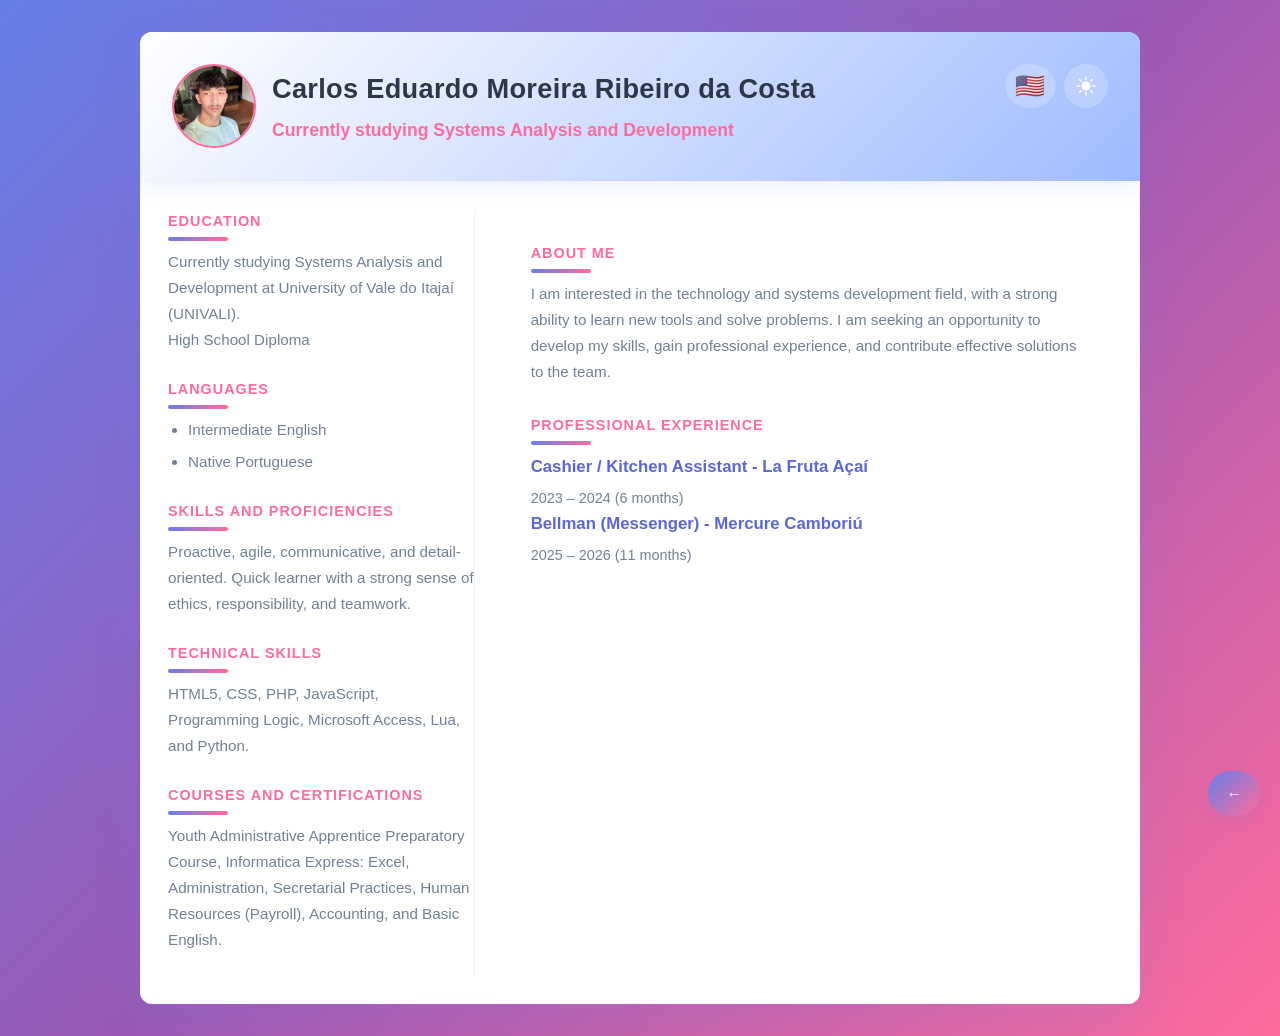
==== resume/index.html @ 06ec18d7 "reorganizacao de pastas e correcao da url que antes era url/arquivo, agora apenas url" ====
<!DOCTYPE html>
<html lang="pt-BR">
<head>
  <meta charset="UTF-8" />
  <meta name="viewport" content="width=device-width, initial-scale=1.0" />
  <link rel="icon" type="image/x-icon" href="../img/favicon.ico" />
  <title data-i18n="resume.title">Resume Eduardo</title>
  <link rel="stylesheet" href="../style.css" />
</head>
<body>
  <article class="resume-card">
    <header class="resume-header">
      <div class="profile-top-left">
        <img class="profile-photo" src="../img/fotocurriculo.jpg" alt="Profile photo" />
        <div>
          <h1 data-i18n="resume.name">Carlos Eduardo Moreira Ribeiro da Costa</h1>
          <p class="subtitle" data-i18n="resume.subtitle">Currently studying Systems Analysis and Development</p>
        </div>
      </div>
      <div class="profile-controls">
        <button id="lang-toggle" class="lang-toggle" type="button" title="Change language">
          <span class="flag-text">🇧🇷</span>
        </button>
        <button id="theme-toggle" class="theme-toggle" type="button" title="Mudar tema">
            <svg id="sun-icon" xmlns="http://www.w3.org/2000/svg" viewBox="0 0 24 24" fill="currentColor" class="icon">
                <path d="M12 2.25a.75.75 0 01.75.75v2.25a.75.75 0 01-1.5 0V3a.75.75 0 01.75-.75zM7.5 12a4.5 4.5 0 119 0 4.5 4.5 0 01-9 0zM18.894 6.166a.75.75 0 00-1.06-1.06l-1.591 1.59a.75.75 0 101.06 1.061l1.591-1.59zM21.75 12a.75.75 0 01-.75.75h-2.25a.75.75 0 010-1.5H21a.75.75 0 01.75.75zM17.834 18.894a.75.75 0 001.06-1.06l-1.59-1.591a.75.75 0 10-1.061 1.06l1.59 1.591zM12 18a.75.75 0 01.75.75V21a.75.75 0 01-1.5 0v-2.25A.75.75 0 0112 18zM7.758 17.303a.75.75 0 00-1.061-1.06l-1.591 1.59a.75.75 0 001.06 1.061l1.591-1.59zM6 12a.75.75 0 01-.75.75H3a.75.75 0 010-1.5h2.25A.75.75 0 016 12zM6.697 7.757a.75.75 0 001.06-1.06l-1.59-1.591a.75.75 0 00-1.061 1.06l1.59 1.591z"/>
            </svg>
            <svg id="moon-icon" xmlns="http://www.w3.org/2000/svg" viewBox="0 0 24 24" fill="currentColor" class="icon hidden">
                <path fill-rule="evenodd" d="M9.528 1.718a.75.75 0 01.162.819A8.97 8.97 0 009 6a9 9 0 009 9 8.97 8.97 0 003.463-.69.75.75 0 01.981.98 10.503 10.503 0 01-9.694 6.46c-5.799 0-10.5-4.701-10.5-10.5 0-4.368 2.667-8.112 6.46-9.694a.75.75 0 01.818.162z" clip-rule="evenodd"/>
            </svg>
        </button>
      </div>
    </header>
    <div class="grid">
      <aside class="side-panel">
        <section>
          <h2 data-i18n="resume.education.title">EDUCATION</h2>
          <p data-i18n="resume.education.text1">Currently studying Systems Analysis and Development at University of Vale do Itajaí (UNIVALI).</p>
          <p data-i18n="resume.education.text2">High School Diploma</p>
        </section>

        <section>
          <h2 data-i18n="resume.languages.title">LANGUAGES</h2>
          <ul>
            <li data-i18n="resume.languages.en">Intermediate English</li>
            <li data-i18n="resume.languages.pt">Native Portuguese</li>
          </ul>
        </section>

        <section>
          <h2 data-i18n="resume.skills.title">SKILLS AND PROFICIENCIES</h2>
          <p data-i18n="resume.skills.text">Proactive, agile, communicative, and detail-oriented. Quick learner with a strong sense of ethics, responsibility, and teamwork.</p>
        </section>

        <section>
          <h2 data-i18n="resume.technical.title">TECHNICAL SKILLS</h2>
          <p data-i18n="resume.technical.text">HTML5, CSS, PHP, JavaScript, Programming Logic, Microsoft Access, Lua, and Python.</p>
        </section>

        <section>
          <h2 data-i18n="resume.courses.title">COURSES AND CERTIFICATIONS</h2>
          <p data-i18n="resume.courses.text">Youth Administrative Apprentice Preparatory Course, Informatica Express: Excel, Administration, Secretarial Practices, Human Resources (Payroll), Accounting, and Basic English.</p>
        </section>
      </aside>

      <main class="content-panel">
        <section>
          <h2 data-i18n="resume.about.title">ABOUT ME</h2>
          <p data-i18n="resume.about.text">
            I am interested in the technology and systems development field, with a strong ability to learn new tools and solve problems. I am seeking an opportunity to develop my skills, gain professional experience, and contribute effective solutions to the team.
          </p>
        </section>

        <section>
          <h2 data-i18n="resume.experience.title">PROFESSIONAL EXPERIENCE</h2>
          <article class="experience-item">
            <h3 data-i18n="resume.experience.job1.title">Cashier / Kitchen Assistant - La Fruta Açaí</h3>
            <p class="time" data-i18n="resume.experience.job1.time">2023 – 2024 (6 months)</p>
          </article>

          <article class="experience-item">
            <h3 data-i18n="resume.experience.job2.title">Bellman (Messenger) - Mercure Camboriú</h3>
            <p class="time" data-i18n="resume.experience.job2.time">2025 – 2026 (11 months)</p>
          </article>
        </section>

      </main>
    </div>
  </article>
  <a href="../" class="btn-primary btn-fixed-bottom-right">
    ← <span data-i18n="resume.backButton">Voltar para a página inicial</span>
  </a>
  <script src="../script.js"></script>
</body>
</html>
---- style.css ----
* {
    margin: 0;
    padding: 0;
    box-sizing: border-box;
}

:root {
    --primary-color: #667eea;
    --primary-dark: #5a67d8;
    --primary-light: #9fbbff;
    --accent-color: #ff6b9d;
    --accent-light: #ffb3c1;
    --purple-color: #9b59b6;
    --text-color: #2d3748;
    --text-light: #718096;
    --bg-color: #f7fafc;
    --white: #ffffff;
    --shadow: rgba(102, 126, 234, 0.15);
    --shadow-dark: rgba(102, 126, 234, 0.25);
}

[data-theme="dark"] {
    --primary-color: #4c51bf;
    --primary-dark: #3730a3;
    --primary-light: #6366f1;
    --accent-color: #ec4899;
    --accent-light: #f472b6;
    --purple-color: #7c3aed;
    --text-color: #e2e8f0;
    --text-light: #cbd5e1;
    --bg-color: #1a202c;
    --white: #2d3748;
    --shadow: rgba(0, 0, 0, 0.3);
    --shadow-dark: rgba(0, 0, 0, 0.5);
}

body {
    font-family: 'Segoe UI', Tahoma, Geneva, Verdana, sans-serif;
    line-height: 1.7;
    color: var(--text-color);
    background: linear-gradient(135deg, var(--primary-color) 0%, var(--purple-color) 50%, var(--accent-color) 100%);
    min-height: 100vh;
    transition: background 0.3s ease, color 0.3s ease;
    overflow-x: hidden;
}

[data-theme="dark"] body {
    background: linear-gradient(135deg, var(--bg-color) 0%, #2d1b69 50%, #4c1d95 100%);
}

h1, h2, h3 {
    color: var(--primary-dark);
    margin-bottom: 1rem;
    font-weight: 600;
}

h1 {
    font-size: clamp(2rem, 4vw, 3rem);
    color: var(--white);
    font-weight: 700;
    text-shadow: 0 2px 4px rgba(0,0,0,0.3);
}

h2 {
    font-size: clamp(1.4rem, 3vw, 2.2rem);
    position: relative;
    padding-bottom: 0.5rem;
}

h2::after {
    content: '';
    position: absolute;
    bottom: 0;
    left: 0;
    width: 60px;
    height: 4px;
    background: linear-gradient(90deg, var(--primary-color), var(--accent-color));
    border-radius: 2px;
}

h3 {
    font-size: 1.6rem;
    color: var(--accent-color);
}

p {
    margin-bottom: 1.5rem;
    color: var(--text-light);
    font-size: clamp(0.95rem, 1.6vw, 1.1rem);
}

a {
    color: var(--primary-color);
    text-decoration: none;
    transition: all 0.3s ease;
}

a:hover {
    color: var(--accent-color);
    transform: translateY(-1px);
}

a {
    color: var(--primary-dark);
    text-decoration: none;
    transition: color 0.3s ease;
}

a:hover {
    color: var(--primary-color);
}

header {
    background: linear-gradient(135deg, var(--primary-color) 0%, var(--accent-color) 100%);
    color: var(--white);
    padding: 3rem 0 2rem;
    position: relative;
    box-shadow: 0 4px 20px var(--shadow);
    transition: background 0.3s ease;
}

[data-theme="dark"] header {
    background: linear-gradient(135deg, var(--bg-color) 0%, var(--purple-color) 100%);
}

.header-content {
    display: flex;
    align-items: center;
    justify-content: center;
    gap: 2rem;
}

.profile-img {
    width: 120px;
    height: 120px;
    object-fit: cover;
    border-radius: 50%;
    box-shadow: 0 2px 8px var(--shadow);
    border: 3px solid var(--white);
    cursor: pointer;
    transition: all 0.3s ease;
}

.profile-img:hover {
    transform: scale(1.5) rotate(5deg);
    box-shadow: 0 6px 20px var(--shadow-dark);
}

.header-content h1 {
    margin-bottom: 0;
}

header::before {
    content: '';
    position: absolute;
    top: 0;
    left: 0;
    right: 0;
    bottom: 0;
    background: url('data:image/svg+xml,<svg xmlns="http://www.w3.org/2000/svg" viewBox="0 0 100 100"><defs><pattern id="grain" width="100" height="100" patternUnits="userSpaceOnUse"><circle cx="25" cy="25" r="1" fill="rgba(255,255,255,0.1)"/><circle cx="75" cy="75" r="1" fill="rgba(255,255,255,0.1)"/><circle cx="50" cy="10" r="0.5" fill="rgba(255,255,255,0.1)"/><circle cx="90" cy="40" r="0.5" fill="rgba(255,255,255,0.1)"/></pattern></defs><rect width="100" height="100" fill="url(%23grain)"/></svg>');
    opacity: 0.3;
    pointer-events: none;
}

nav ul {
    list-style: none;
    display: flex;
    justify-content: center;
    gap: 2rem;
    margin-top: 2rem;
    position: relative;
    z-index: 1;
}

nav li {
    display: inline;
}

nav a {
    color: var(--white);
    font-weight: 500;
    padding: 0.75rem 1.5rem;
    border-radius: 30px;
    transition: all 0.3s ease;
    background: rgba(255, 255, 255, 0.1);
    -webkit-backdrop-filter: blur(10px);
    -moz-backdrop-filter: blur(10px);
    -ms-backdrop-filter: blur(10px);
    -o-backdrop-filter: blur(10px);
    backdrop-filter: blur(10px);
    border: 1px solid rgba(255, 255, 255, 0.2);
}

nav a:hover {
    background: linear-gradient(135deg, var(--primary-color), var(--accent-color));
    color: var(--white);
    transform: translateY(-2px);
    box-shadow: 0 6px 20px rgba(102, 126, 234, 0.4);
    border: none;
    outline: none;
}

#scroll-to-top {
    position: fixed;
    bottom: 20px;
    right: 20px;
    background-color: var(--primary-color);
    color: transparent;
    border: none;
    border-radius: 50%;
    width: 50px;
    height: 50px;
    font-size: 1.5rem;
    cursor: pointer;
    box-shadow: 0 2px 10px var(--shadow);
    transition: background-color 0.3s ease, transform 0.3s ease;
    z-index: 1000;
    background-image: url("data:image/svg+xml,%3Csvg width='24' height='24' viewBox='0 0 24 24' fill='none' xmlns='http://www.w3.org/2000/svg'%3E%3Cpath d='M12 19V5M12 5l-7 7M12 5l7 7' stroke='white' stroke-width='2' stroke-linecap='round' stroke-linejoin='round'/%3E%3C/svg%3E");
    background-repeat: no-repeat;
    background-position: center;
    background-size: 24px 24px;
}

#scroll-to-top:hover {
    background-color: var(--primary-dark);
    transform: translateY(-2px);
}

section {
    opacity: 0;
    transform: translateY(20px);
    transition: opacity 0.6s ease, transform 0.6s ease;
}

section.fade-in {
    opacity: 1;
    transform: translateY(0);
}

main {
    max-width: 1200px;
    margin: 0 auto;
    padding: 2rem;
}

section {
    margin-bottom: 3rem;
    padding: 2rem;
    background-color: var(--white);
    border-radius: 10px;
    box-shadow: 0 4px 15px var(--shadow);
    transition: background-color 0.3s ease;
}

[data-theme="dark"] section {
    background-color: var(--bg-color);
}

section h2 {
    margin-bottom: 1.5rem;
}

#projetos article {
    margin-bottom: 2rem;
    padding: 1.5rem;
    border-left: 4px solid var(--primary-color);
    background-color: var(--primary-light);
    border-radius: 0 8px 8px 0;
    display: flex;
    flex-wrap: wrap;
    align-items: center;
    justify-content: flex-start;
    gap: 1.5rem;
}

.projeto-img {
    width: 220px;
    height: 120px;
    object-fit: contain;
    border-radius: 12px;
    box-shadow: 0 2px 8px var(--shadow);
    cursor: pointer;
    transition: all 0.3s ease;
}

.projeto-img:hover {
    transform: translateY(-5px) scale(1.15);
    box-shadow: 0 8px 20px var(--shadow-dark);
    position: relative;
    z-index: 10;
}

#projetos h3 {
    color: var(--primary-dark);
    margin-bottom: 0.5rem;
}

.skills-grid {
    display: flex;
    flex-wrap: wrap;
    gap: 1.5rem;
    margin-top: 1.5rem;
    justify-content: center;
}

.skill-card {
    background: linear-gradient(135deg, var(--white), var(--primary-light));
    color: var(--text-color);
    padding: 1.2rem;
    border-radius: 12px;
    font-size: 0.95rem;
    font-weight: 500;
    box-shadow: 0 4px 10px var(--shadow);
    transition: all 0.3s ease;
    cursor: default;
    display: flex;
    flex-direction: column;
    align-items: center;
    gap: 0.75rem;
    border: 1px solid rgba(0, 0, 0, 0.05);
    min-width: 110px;
}

.skill-icon {
    width: 48px;
    height: 48px;
    object-fit: contain;
    transition: transform 0.3s ease;
}

.skill-card:hover {
    transform: translateY(-5px);
    box-shadow: 0 8px 20px var(--shadow-dark);
}

.skill-card:hover .skill-icon {
    transform: scale(1.1);
}

[data-theme="dark"] .skill-card {
    background: linear-gradient(135deg, var(--bg-color), var(--primary-dark));
    color: var(--white);
    border: 1px solid rgba(255, 255, 255, 0.1);
}

[data-theme="dark"] .skill-card:hover {
    background: linear-gradient(135deg, var(--primary-dark), var(--purple-color));
}

#contato p {
    font-size: 1.1rem;
}

footer {
    background-color: var(--primary-dark);
    color: var(--white);
    text-align: center;
    padding: 1rem 0;
    margin-top: 2rem;
    transition: background-color 0.3s ease;
}

[data-theme="dark"] footer {
    background-color: var(--bg-color);
    color: var(--text-color);
}

.theme-toggle {
    position: absolute;
    top: 20px;
    right: 20px;
    background: none;
    border: none;
    cursor: pointer;
    padding: 10px;
    border-radius: 50%;
    background-color: rgba(255, 255, 255, 0.2);
    transition: background-color 0.3s ease;
    display: flex;
    align-items: center;
    justify-content: center;
}

.theme-toggle:hover {
    background-color: rgba(255, 255, 255, 0.3);
}

.icon {
    width: 24px;
    height: 24px;
    color: var(--white);
    transition: opacity 0.3s ease;
}

.hidden {
    opacity: 0;
    position: absolute;
}

.lang-toggle {
    position: absolute;
    top: 20px;
    right: 70px;
    background: none;
    border: none;
    cursor: pointer;
    padding: 10px;
    border-radius: 50%;
    background-color: rgba(255, 255, 255, 0.2);
    transition: background-color 0.3s ease;
    display: flex;
    align-items: center;
    justify-content: center;
}

.lang-toggle:hover {
    background-color: rgba(255, 255, 255, 0.3);
}

.flag-text {
    font-size: 24px;
    line-height: 1;
    color: var(--white);
    font-weight: 700;
    letter-spacing: 1px;
}

.btn-primary {
    display: inline-flex;
    align-items: center;
    justify-content: center;
    padding: 0.6rem;
    border-radius: 999px;
    border: none;
    background: linear-gradient(135deg, var(--primary-color), var(--accent-color));
    color: var(--white);
    font-weight: 500;
    font-size: 0.95rem;
    cursor: pointer;
    text-decoration: none;
    box-shadow: 0 4px 12px var(--shadow);
    transition: transform 0.2s ease, box-shadow 0.2s ease, opacity 0.2s ease, padding 0.25s ease;
    white-space: nowrap;
    overflow: hidden;
    min-width: 52px;
}

.btn-primary:hover {
    transform: translateY(-2px) scale(1.02);
    box-shadow: 0 6px 18px var(--shadow-dark);
    opacity: 0.95;
    padding: 0.6rem 1.4rem;
}

.btn-primary span {
    opacity: 0;
    max-width: 0;
    margin-left: 0;
    overflow: hidden;
    transition: opacity 0.2s ease, max-width 0.25s ease, margin-left 0.25s ease;
}

.btn-primary:hover span {
    opacity: 1;
    max-width: 220px;
    margin-left: 0.5rem;
}

.btn-primary.btn-fixed-bottom-right {
    position: fixed;
    bottom: 84px;
    right: 20px;
    z-index: 1100;
}

.resume-card {
    max-width: 1000px;
    margin: 2rem auto;
    background: var(--white);
    color: var(--text-color);
    border-radius: 12px;
    box-shadow: 0 20px 45px var(--shadow);
    overflow: hidden;
}

[data-theme="dark"] .resume-card {
    background: var(--bg-color);
}

.resume-header {
    display: flex;
    justify-content: space-between;
    align-items: flex-start;
    padding: 2rem;
    border-bottom: 1px solid rgba(0, 0, 0, 0.05);
    background: linear-gradient(135deg, var(--white), var(--primary-light));
    color: var(--text-color);
}

[data-theme="dark"] .resume-header {
    background: linear-gradient(135deg, var(--bg-color), #2d1b69);
    border-bottom-color: rgba(255, 255, 255, 0.08);
}

.profile-top-left {
    display: flex;
    align-items: center;
    gap: 1rem;
}

.profile-controls {
    margin-left: 1.25rem;
    display: flex;
    align-items: center;
    gap: 0.5rem;
    position: relative;
    z-index: 2;
}

.resume-header .theme-toggle,
.resume-header .lang-toggle {
    position: static;
    pointer-events: auto;
}

.resume-header .profile-photo {
    width: 84px;
    height: 84px;
    border-radius: 50%;
    object-fit: cover;
    border: 2px solid var(--accent-color);
    background: var(--bg-color);
}

.resume-header h1 {
    margin: 0;
    font-size: 1.7rem;
    letter-spacing: 0.3px;
    color: var(--text-color);
    text-shadow: none;
}

.resume-header .subtitle {
    margin: 0.25rem 0 0;
    color: var(--accent-color);
    font-weight: 600;
}

.profile-meta p {
    margin: 2px 0;
    color: var(--text-light);
    line-height: 1.4;
    font-size: 0.95rem;
}

.resume-card .grid {
    display: grid;
    grid-template-columns: 1fr 2fr;
    gap: 1.5rem;
    padding: 1.75rem;
}

.side-panel {
    border-right: 1px solid rgba(0, 0, 0, 0.05);
}

[data-theme="dark"] .side-panel {
    border-right-color: rgba(255, 255, 255, 0.08);
}

.side-panel section,
.content-panel section {
    margin-bottom: 1.5rem;
    background: transparent;
    padding: 0;
    box-shadow: none;
}

.side-panel h2,
.content-panel h2 {
    font-size: 0.9rem;
    color: var(--accent-color);
    text-transform: uppercase;
    letter-spacing: 1px;
    margin: 0 0 0.5rem;
}

.side-panel p,
.content-panel p,
.side-panel ul,
.content-panel ul {
    font-size: 0.95rem;
    color: var(--text-light);
    margin: 0;
}

.side-panel ul,
.content-panel ul {
    padding-left: 1.25rem;
    margin-top: 0.5rem;
}

.side-panel li,
.content-panel li {
    margin-bottom: 0.35rem;
}

.content-panel section {
    margin-bottom: 1.75rem;
}

.content-panel h3 {
    font-size: 1.05rem;
    margin: 0 0 0.25rem;
    color: var(--primary-dark);
}

.experience-item .time {
    font-size: 0.9rem;
    color: var(--text-light);
    margin-top: 0;
}

@media (max-width: 860px) {
    .resume-card {
        margin: 1rem;
    }

    .resume-card .grid {
        grid-template-columns: 1fr;
    }

    .side-panel {
        border-right: none;
        border-bottom: 1px solid rgba(0, 0, 0, 0.05);
        padding-bottom: 1.5rem;
        margin-bottom: 1.5rem;
    }

    [data-theme="dark"] .side-panel {
        border-bottom-color: rgba(255, 255, 255, 0.08);
    }

    .resume-header {
        flex-direction: column;
        gap: 1rem;
        align-items: flex-start;
    }

    .profile-controls {
        margin-left: 0;
    }
}

@media (max-width: 768px) {
    header {
        padding: 2rem 1rem 1.5rem;
    }

    .header-content {
        flex-direction: column;
        text-align: center;
        gap: 1rem;
    }

    .profile-img {
        width: 96px;
        height: 96px;
    }

    nav ul {
        flex-direction: column;
        gap: 1rem;
        margin-top: 1.2rem;
        align-items: center;
        width: 100%;
    }

    nav li {
        width: 100%;
        display: flex;
        justify-content: center;
    }

    nav a {
        display: inline-block;
        width: min(280px, 85vw);
        text-align: center;
    }

    main {
        padding: 1rem;
    }

    section {
        padding: 1rem;
    }

    h1 {
        font-size: 2rem;
    }

    h2 {
        font-size: 1.5rem;
    }

    #projetos article {
        flex-direction: column;
        align-items: flex-start;
    }

    .projeto-img {
        width: 100%;
        max-width: 180px;
        height: auto;
    }

    .theme-toggle {
        top: 14px;
        right: 14px;
    }

    .lang-toggle {
        top: 14px;
        right: 62px;
    }

    #scroll-to-top {
        width: 46px;
        height: 46px;
        bottom: 14px;
        right: 14px;
    }

    .btn-primary.btn-fixed-bottom-right {
        bottom: 68px;
        right: 14px;
        padding: 0.6rem;
        min-width: 52px;
        max-width: 52px;
    }

    .btn-primary {
        padding: 0.6rem 1rem;
    }

    .btn-primary.btn-fixed-bottom-right span {
        opacity: 0;
        max-width: 0;
        margin-left: 0;
    }
}

@media (max-width: 480px) {
    main {
        padding: 0.75rem;
    }

    section {
        padding: 0.9rem;
        margin-bottom: 1.2rem;
    }

    .resume-header {
        padding: 1.2rem;
    }

    .resume-card .grid {
        padding: 1rem;
    }

    .profile-top-left {
        flex-direction: column;
        align-items: flex-start;
    }

    .resume-header .profile-photo {
        width: 72px;
        height: 72px;
    }
}

@media (min-width: 1440px) {
    main {
        max-width: 1320px;
    }

    .resume-card {
        max-width: 1180px;
    }
}

@media (min-width: 1920px) {
    html {
        font-size: 18px;
    }

    main {
        max-width: 1480px;
    }
}

@media (hover: none) {
    .profile-img:hover,
    .projeto-img:hover,
    .btn-primary:hover {
        transform: none;
        box-shadow: inherit;
    }
}
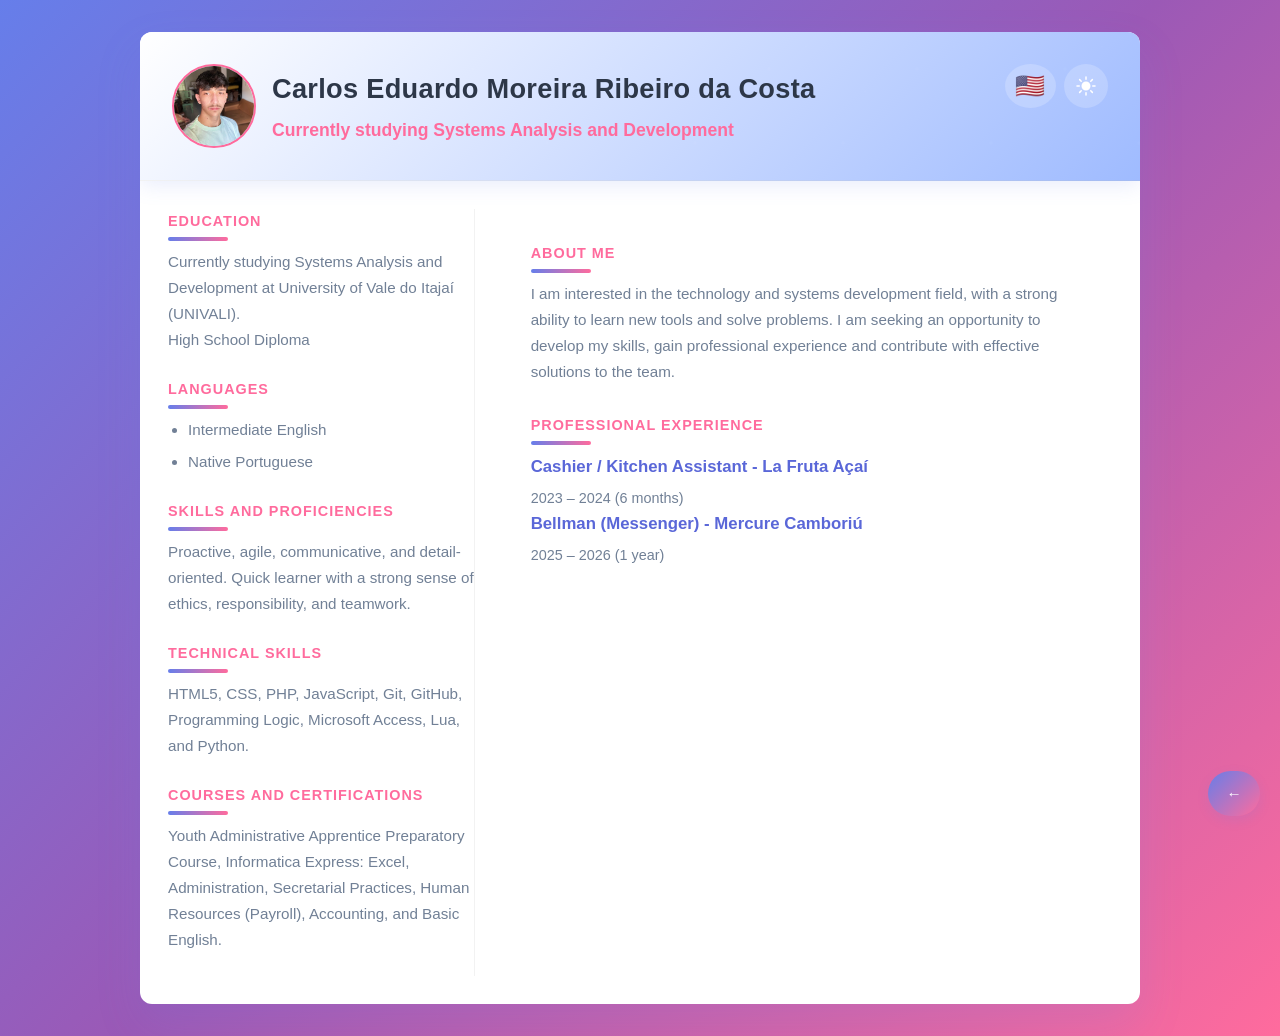
==== commit c036cd28: "correcao da seta (voltar ao topo) e atualizacao do tempo de trabalho no mercure" ====
--- a/resume/index.html
+++ b/resume/index.html
@@ -80,7 +80,7 @@
 
           <article class="experience-item">
             <h3 data-i18n="resume.experience.job2.title">Bellman (Messenger) - Mercure Camboriú</h3>
-            <p class="time" data-i18n="resume.experience.job2.time">2025 – 2026 (11 months)</p>
+            <p class="time" data-i18n="resume.experience.job2.time">2025 – 2026 (1 year)</p>
           </article>
         </section>
 
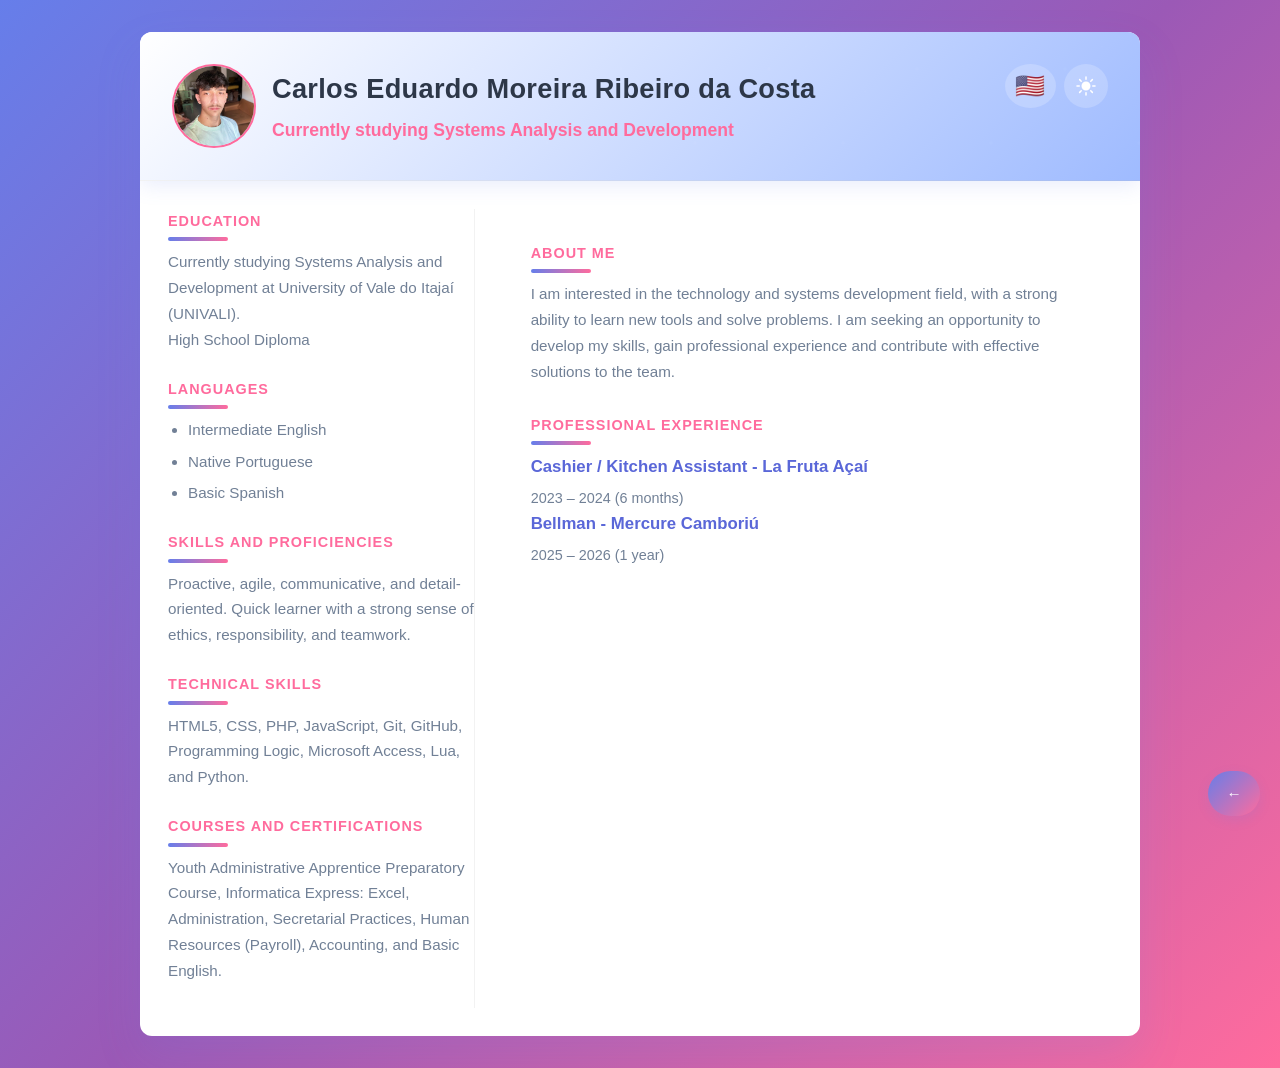
==== commit 3071c684: "adicao do idioma espanhol (curriculo). troca para modal em projetos ao inves da pagina seca e cru." ====
--- a/resume/index.html
+++ b/resume/index.html
@@ -38,31 +38,27 @@
           <p data-i18n="resume.education.text1">Currently studying Systems Analysis and Development at University of Vale do Itajaí (UNIVALI).</p>
           <p data-i18n="resume.education.text2">High School Diploma</p>
         </section>
-
         <section>
           <h2 data-i18n="resume.languages.title">LANGUAGES</h2>
           <ul>
             <li data-i18n="resume.languages.en">Intermediate English</li>
             <li data-i18n="resume.languages.pt">Native Portuguese</li>
+            <li data-i18n="resume.languages.es">Basic Spanish</li>
           </ul>
         </section>
-
         <section>
           <h2 data-i18n="resume.skills.title">SKILLS AND PROFICIENCIES</h2>
           <p data-i18n="resume.skills.text">Proactive, agile, communicative, and detail-oriented. Quick learner with a strong sense of ethics, responsibility, and teamwork.</p>
         </section>
-
         <section>
           <h2 data-i18n="resume.technical.title">TECHNICAL SKILLS</h2>
           <p data-i18n="resume.technical.text">HTML5, CSS, PHP, JavaScript, Programming Logic, Microsoft Access, Lua, and Python.</p>
         </section>
-
         <section>
           <h2 data-i18n="resume.courses.title">COURSES AND CERTIFICATIONS</h2>
           <p data-i18n="resume.courses.text">Youth Administrative Apprentice Preparatory Course, Informatica Express: Excel, Administration, Secretarial Practices, Human Resources (Payroll), Accounting, and Basic English.</p>
         </section>
       </aside>
-
       <main class="content-panel">
         <section>
           <h2 data-i18n="resume.about.title">ABOUT ME</h2>
@@ -70,20 +66,17 @@
             I am interested in the technology and systems development field, with a strong ability to learn new tools and solve problems. I am seeking an opportunity to develop my skills, gain professional experience, and contribute effective solutions to the team.
           </p>
         </section>
-
         <section>
           <h2 data-i18n="resume.experience.title">PROFESSIONAL EXPERIENCE</h2>
           <article class="experience-item">
             <h3 data-i18n="resume.experience.job1.title">Cashier / Kitchen Assistant - La Fruta Açaí</h3>
             <p class="time" data-i18n="resume.experience.job1.time">2023 – 2024 (6 months)</p>
           </article>
-
           <article class="experience-item">
             <h3 data-i18n="resume.experience.job2.title">Bellman (Messenger) - Mercure Camboriú</h3>
             <p class="time" data-i18n="resume.experience.job2.time">2025 – 2026 (1 year)</p>
           </article>
         </section>
-
       </main>
     </div>
   </article>
--- a/style.css
+++ b/style.css
@@ -260,17 +260,65 @@
     margin-bottom: 1.5rem;
 }
 
-#projetos article {
-    margin-bottom: 2rem;
+#projetos .projects-grid {
+    margin-bottom: 0;
     padding: 1.5rem;
     border-left: 4px solid var(--primary-color);
     background-color: var(--primary-light);
     border-radius: 0 8px 8px 0;
     display: flex;
     flex-wrap: wrap;
-    align-items: center;
+    align-items: stretch;
     justify-content: flex-start;
     gap: 1.5rem;
+}
+
+.project-tile {
+    display: flex;
+    flex-direction: column;
+    align-items: center;
+    gap: 0.65rem;
+    max-width: 220px;
+    padding: 0;
+    margin: 0;
+    border: none;
+    background: transparent;
+    font: inherit;
+    color: inherit;
+    text-align: center;
+    cursor: pointer;
+    border-radius: 14px;
+    transition: transform 0.25s ease, box-shadow 0.25s ease;
+}
+
+.project-tile:focus-visible {
+    outline: 3px solid var(--primary-dark);
+    outline-offset: 4px;
+}
+
+.project-tile__thumb-wrap {
+    display: block;
+    border-radius: 12px;
+    overflow: hidden;
+    box-shadow: 0 2px 8px var(--shadow);
+    transition: box-shadow 0.3s ease, transform 0.3s ease;
+}
+
+.project-tile:hover .project-tile__thumb-wrap,
+.project-tile:focus-visible .project-tile__thumb-wrap {
+    transform: translateY(-5px);
+    box-shadow: 0 8px 20px var(--shadow-dark);
+}
+
+.project-tile__name {
+    font-size: 0.95rem;
+    font-weight: 600;
+    color: var(--text-color);
+    line-height: 1.3;
+}
+
+[data-theme="dark"] .project-tile__name {
+    color: var(--text-color);
 }
 
 .projeto-img {
@@ -278,16 +326,435 @@
     height: 120px;
     object-fit: contain;
     border-radius: 12px;
+    display: block;
+    transition: transform 0.3s ease;
+}
+
+.project-tile:hover .projeto-img {
+    transform: scale(1.03);
+}
+
+.project-modal {
+    position: fixed;
+    inset: 0;
+    z-index: 10050;
+    display: flex;
+    align-items: flex-start;
+    justify-content: center;
+    padding: clamp(0.75rem, 3vw, 2rem);
+    box-sizing: border-box;
+}
+
+.project-modal[hidden] {
+    display: none !important;
+}
+
+.project-modal__backdrop {
+    position: absolute;
+    inset: 0;
+    background: rgba(45, 55, 72, 0.45);
+    -webkit-backdrop-filter: blur(8px);
+    backdrop-filter: blur(8px);
+}
+
+[data-theme="dark"] .project-modal__backdrop {
+    background: rgba(0, 0, 0, 0.72);
+}
+
+.project-modal__dialog {
+    position: relative;
+    width: min(920px, 100%);
+    max-height: min(92vh, 900px);
+    margin-top: clamp(0.5rem, 4vh, 2rem);
+    background: var(--white);
+    color: var(--text-color);
+    border-radius: 14px;
+    box-shadow: 0 4px 15px var(--shadow);
+    border: 1px solid rgba(0, 0, 0, 0.06);
+    overflow: hidden;
+    display: flex;
+    flex-direction: column;
+    transition: background-color 0.3s ease, color 0.3s ease, border-color 0.3s ease, box-shadow 0.3s ease;
+}
+
+[data-theme="dark"] .project-modal__dialog {
+    border-color: rgba(255, 255, 255, 0.08);
+    box-shadow: 0 20px 50px var(--shadow-dark);
+}
+
+.project-modal__close {
+    position: absolute;
+    top: 14px;
+    right: 14px;
+    z-index: 3;
+    width: 40px;
+    height: 40px;
+    border-radius: 50%;
+    border: none;
+    background: rgba(255, 255, 255, 0.92);
+    color: var(--primary-dark);
+    font-size: 1.5rem;
+    line-height: 1;
+    cursor: pointer;
+    display: flex;
+    align-items: center;
+    justify-content: center;
     box-shadow: 0 2px 8px var(--shadow);
+    transition: background 0.2s ease, transform 0.2s ease, color 0.2s ease;
+}
+
+.project-modal__close:hover {
+    background: var(--white);
+    color: var(--accent-color);
+    transform: scale(1.05);
+}
+
+[data-theme="dark"] .project-modal__close {
+    background: rgba(0, 0, 0, 0.45);
+    color: #f1f5f9;
+    box-shadow: 0 2px 12px rgba(0, 0, 0, 0.35);
+}
+
+[data-theme="dark"] .project-modal__close:hover {
+    background: rgba(0, 0, 0, 0.65);
+    color: var(--accent-light);
+}
+
+.project-modal__scroll {
+    overflow-y: auto;
+    max-height: min(92vh, 900px);
+    scrollbar-width: thin;
+    scrollbar-color: var(--primary-light) transparent;
+}
+
+.project-modal__scroll::-webkit-scrollbar {
+    width: 8px;
+}
+
+.project-modal__scroll::-webkit-scrollbar-thumb {
+    background: var(--primary-light);
+    border-radius: 8px;
+}
+
+[data-theme="dark"] .project-modal__scroll::-webkit-scrollbar-thumb {
+    background: rgba(255, 255, 255, 0.22);
+}
+
+.project-modal__hero {
+    position: relative;
+    min-height: clamp(220px, 32vw, 320px);
+    background-color: var(--primary-light);
+    background-image:
+        linear-gradient(105deg, rgba(255, 255, 255, 0.96) 0%, rgba(255, 255, 255, 0.88) 38%, rgba(255, 255, 255, 0.42) 100%),
+        var(--pm-hero-image, linear-gradient(135deg, var(--primary-light) 0%, var(--accent-light) 100%));
+    background-size: cover;
+    background-position: center right;
+    border-bottom: 1px solid rgba(0, 0, 0, 0.06);
+}
+
+[data-theme="dark"] .project-modal__hero {
+    background-color: #0f1014;
+    background-image:
+        linear-gradient(105deg, rgba(26, 32, 44, 0.96) 0%, rgba(26, 32, 44, 0.88) 40%, rgba(26, 32, 44, 0.35) 100%),
+        var(--pm-hero-image, linear-gradient(135deg, var(--primary-dark) 0%, var(--purple-color) 100%));
+    border-bottom-color: rgba(255, 255, 255, 0.08);
+}
+
+.project-modal__hero-inner {
+    position: relative;
+    z-index: 1;
+    padding: clamp(1.75rem, 4vw, 2.75rem) clamp(1.25rem, 4vw, 2.5rem);
+    max-width: 28rem;
+}
+
+.project-modal__kicker {
+    font-size: 0.72rem;
+    letter-spacing: 0.14em;
+    text-transform: uppercase;
+    color: var(--text-light);
+    margin: 0 0 0.5rem;
+    font-weight: 600;
+}
+
+.project-modal__hero-title {
+    font-family: 'Segoe UI', system-ui, sans-serif;
+    font-size: clamp(1.5rem, 4vw, 2.1rem);
+    font-weight: 700;
+    margin: 0 0 0.75rem;
+    line-height: 1.15;
+    color: var(--primary-dark);
+}
+
+[data-theme="dark"] .project-modal__hero-title {
+    color: var(--text-color);
+}
+
+.project-modal__hero-title::after {
+    display: none;
+}
+
+.project-modal__hero-lead {
+    margin: 0 0 1.25rem;
+    font-size: 0.95rem;
+    line-height: 1.55;
+    color: var(--text-light);
+}
+
+.project-modal__hero-cta {
+    display: flex;
+    flex-wrap: wrap;
+    gap: 0.65rem;
+}
+
+.project-modal__btn {
+    display: inline-flex;
+    align-items: center;
+    justify-content: center;
+    padding: 0.55rem 1.15rem;
+    border-radius: 999px;
+    font-size: 0.9rem;
+    font-weight: 600;
+    text-decoration: none;
+    border: none;
     cursor: pointer;
-    transition: all 0.3s ease;
-}
-
-.projeto-img:hover {
-    transform: translateY(-5px) scale(1.15);
-    box-shadow: 0 8px 20px var(--shadow-dark);
-    position: relative;
-    z-index: 10;
+    transition: transform 0.15s ease, box-shadow 0.15s ease, background 0.15s ease, color 0.15s ease, opacity 0.15s ease;
+    font-family: inherit;
+    overflow: hidden;
+    box-shadow: none;
+    -webkit-backface-visibility: hidden;
+    backface-visibility: hidden;
+}
+
+.project-modal .project-modal__btn[hidden] {
+    display: none !important;
+}
+
+.project-modal__btn--primary {
+    background: linear-gradient(135deg, var(--primary-color), var(--accent-color));
+    background-size: 100% 100%;
+    color: #fff;
+    /* sombra neutra: evita “borda” roxa cortada nas curvas do gradiente */
+    box-shadow: 0 4px 14px rgba(15, 23, 42, 0.12);
+}
+
+.project-modal__btn--primary:hover {
+    transform: translateY(-1px);
+    box-shadow: 0 8px 22px rgba(15, 23, 42, 0.16);
+    opacity: 0.98;
+}
+
+[data-theme="dark"] .project-modal__btn--primary {
+    box-shadow: 0 4px 18px rgba(0, 0, 0, 0.35);
+}
+
+[data-theme="dark"] .project-modal__btn--primary:hover {
+    box-shadow: 0 8px 26px rgba(0, 0, 0, 0.45);
+}
+
+.project-modal__btn--ghost {
+    background: rgba(255, 255, 255, 0.92);
+    color: var(--primary-dark);
+    box-shadow: inset 0 0 0 1px rgba(102, 126, 234, 0.35);
+}
+
+.project-modal__btn--ghost:hover {
+    background: var(--white);
+    color: var(--accent-color);
+    box-shadow: inset 0 0 0 1px rgba(236, 72, 153, 0.45);
+}
+
+[data-theme="dark"] .project-modal__btn--ghost {
+    background: rgba(255, 255, 255, 0.08);
+    color: var(--text-color);
+    box-shadow: inset 0 0 0 1px rgba(255, 255, 255, 0.2);
+}
+
+[data-theme="dark"] .project-modal__btn--ghost:hover {
+    background: rgba(255, 255, 255, 0.12);
+    color: var(--accent-light);
+    box-shadow: inset 0 0 0 1px rgba(255, 255, 255, 0.32);
+}
+
+.project-modal__btn--link {
+    flex: 1 1 140px;
+    min-height: 46px;
+    border-radius: 12px;
+    background: linear-gradient(135deg, var(--white), var(--primary-light));
+    background-size: 100% 100%;
+    color: var(--text-color);
+    box-shadow: 0 2px 10px rgba(15, 23, 42, 0.07);
+}
+
+.project-modal__btn--link:hover {
+    box-shadow:
+        0 2px 10px rgba(15, 23, 42, 0.08),
+        0 0 0 1px rgba(102, 126, 234, 0.28);
+    transform: translateY(-1px);
+}
+
+[data-theme="dark"] .project-modal__btn--link {
+    background: linear-gradient(135deg, var(--bg-color), var(--primary-dark));
+    background-size: 100% 100%;
+    color: var(--text-color);
+    box-shadow: 0 2px 12px rgba(0, 0, 0, 0.28);
+}
+
+[data-theme="dark"] .project-modal__btn--link:hover {
+    box-shadow:
+        0 2px 14px rgba(0, 0, 0, 0.35),
+        0 0 0 1px rgba(129, 140, 248, 0.35);
+    background: linear-gradient(135deg, var(--primary-dark), var(--purple-color));
+    background-size: 100% 100%;
+}
+
+.project-modal__btn:focus-visible {
+    outline: 2px solid var(--primary-color);
+    outline-offset: 3px;
+}
+
+.project-modal__body {
+    padding: clamp(1.25rem, 3vw, 2rem) clamp(1.25rem, 3vw, 2rem) 2rem;
+    background: var(--white);
+}
+
+.project-modal__title {
+    font-size: clamp(1.35rem, 3vw, 1.75rem);
+    margin: 0 0 0.75rem;
+    color: var(--primary-dark);
+    font-weight: 700;
+}
+
+[data-theme="dark"] .project-modal__title {
+    color: var(--text-color);
+}
+
+.project-modal__title::after {
+    display: none;
+}
+
+.project-modal__description {
+    margin: 0 0 1.25rem;
+    font-size: 0.95rem;
+    line-height: 1.65;
+    color: var(--text-light);
+}
+
+.project-modal__tags {
+    list-style: none;
+    display: flex;
+    flex-wrap: wrap;
+    gap: 0.5rem;
+    margin: 0 0 1.75rem;
+    padding: 0;
+}
+
+.project-modal__tags li {
+    font-size: 0.78rem;
+    font-weight: 600;
+    letter-spacing: 0.03em;
+    padding: 0.35rem 0.75rem;
+    border-radius: 999px;
+    background: linear-gradient(135deg, rgba(159, 187, 255, 0.45), rgba(255, 179, 193, 0.25));
+    border: 1px solid rgba(90, 103, 216, 0.28);
+    color: var(--text-color);
+}
+
+[data-theme="dark"] .project-modal__tags li {
+    background: linear-gradient(135deg, var(--primary-dark), rgba(124, 58, 237, 0.35));
+    border-color: rgba(255, 255, 255, 0.12);
+    color: var(--text-color);
+}
+
+.project-modal__section {
+    margin-bottom: 1.5rem;
+}
+
+.project-modal__section:last-child {
+    margin-bottom: 0;
+}
+
+.project-modal__section-title {
+    font-size: 1rem;
+    font-weight: 700;
+    margin: 0 0 0.85rem;
+    color: var(--accent-color);
+}
+
+.project-modal__section-title::after {
+    display: none;
+}
+
+.project-modal__carousel-viewport {
+    overflow: hidden;
+    border-radius: 12px;
+    border: 1px solid rgba(0, 0, 0, 0.06);
+    background: var(--bg-color);
+    box-shadow: 0 2px 8px var(--shadow);
+}
+
+[data-theme="dark"] .project-modal__carousel-viewport {
+    border-color: rgba(255, 255, 255, 0.08);
+    background: rgba(0, 0, 0, 0.25);
+}
+
+.project-modal__carousel-track {
+    display: flex;
+    transition: transform 0.35s ease;
+}
+
+.project-modal__carousel-slide {
+    flex: 0 0 100%;
+    min-width: 0;
+}
+
+.project-modal__carousel-slide img {
+    width: 100%;
+    height: auto;
+    max-height: min(340px, 48vh);
+    object-fit: contain;
+    display: block;
+    background: var(--bg-color);
+}
+
+[data-theme="dark"] .project-modal__carousel-slide img {
+    background: #0a0a0c;
+}
+
+.project-modal__carousel-dots {
+    display: flex;
+    justify-content: center;
+    gap: 0.45rem;
+    margin-top: 0.75rem;
+}
+
+.project-modal__carousel-dot {
+    width: 8px;
+    height: 8px;
+    border-radius: 50%;
+    border: none;
+    padding: 0;
+    background: rgba(90, 103, 216, 0.35);
+    cursor: pointer;
+    transition: transform 0.15s ease, background 0.15s ease;
+}
+
+[data-theme="dark"] .project-modal__carousel-dot {
+    background: rgba(255, 255, 255, 0.25);
+}
+
+.project-modal__carousel-dot[aria-current="true"] {
+    background: var(--accent-color);
+    transform: scale(1.15);
+}
+
+[data-theme="dark"] .project-modal__carousel-dot[aria-current="true"] {
+    background: var(--accent-light);
+}
+
+.project-modal__links {
+    display: flex;
+    flex-wrap: wrap;
+    gap: 0.65rem;
 }
 
 #projetos h3 {
@@ -704,9 +1171,17 @@
         font-size: 1.5rem;
     }
 
-    #projetos article {
+    #projetos .projects-grid {
         flex-direction: column;
         align-items: flex-start;
+    }
+
+    .project-tile {
+        max-width: 100%;
+        flex-direction: row;
+        align-items: center;
+        gap: 1rem;
+        text-align: left;
     }
 
     .projeto-img {
@@ -802,9 +1277,10 @@
 
 @media (hover: none) {
     .profile-img:hover,
-    .projeto-img:hover,
+    .project-tile:hover .project-tile__thumb-wrap,
+    .project-tile:hover .projeto-img,
     .btn-primary:hover {
         transform: none;
         box-shadow: inherit;
     }
-}
+}
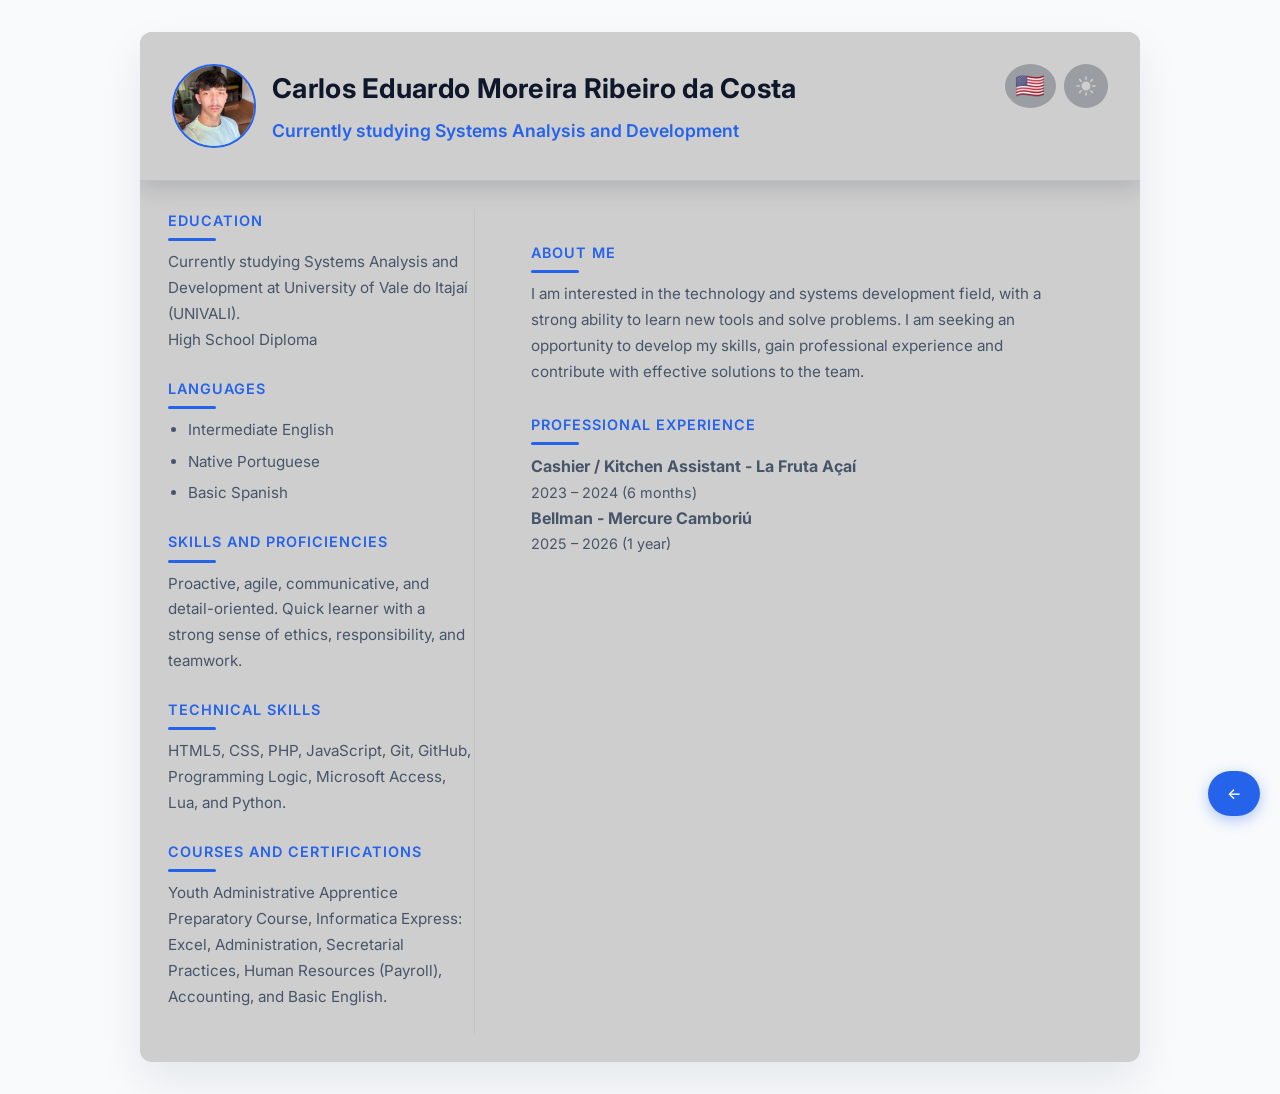
==== commit a0fc8d2e: "adicao do projeto cadulist e alteracao total do tema antigo para um novo tema mais profissional" ====
--- a/resume/index.html
+++ b/resume/index.html
@@ -3,8 +3,11 @@
 <head>
   <meta charset="UTF-8" />
   <meta name="viewport" content="width=device-width, initial-scale=1.0" />
-  <link rel="icon" type="image/x-icon" href="../img/favicon.ico" />
+  <link rel="icon" type="image/x-icon" href="../img/icon.ico" />
   <title data-i18n="resume.title">Resume Eduardo</title>
+  <link rel="preconnect" href="https://fonts.googleapis.com">
+  <link rel="preconnect" href="https://fonts.gstatic.com" crossorigin>
+  <link href="https://fonts.googleapis.com/css2?family=Inter:wght@400;500;600;700&display=swap" rel="stylesheet">
   <link rel="stylesheet" href="../style.css" />
 </head>
 <body>
@@ -69,11 +72,11 @@
         <section>
           <h2 data-i18n="resume.experience.title">PROFESSIONAL EXPERIENCE</h2>
           <article class="experience-item">
-            <h3 data-i18n="resume.experience.job1.title">Cashier / Kitchen Assistant - La Fruta Açaí</h3>
+            <h4 data-i18n="resume.experience.job1.title">Cashier / Kitchen Assistant - La Fruta Açaí</h4>
             <p class="time" data-i18n="resume.experience.job1.time">2023 – 2024 (6 months)</p>
           </article>
           <article class="experience-item">
-            <h3 data-i18n="resume.experience.job2.title">Bellman (Messenger) - Mercure Camboriú</h3>
+            <h4 data-i18n="resume.experience.job2.title">Bellman (Messenger) - Mercure Camboriú</h4>
             <p class="time" data-i18n="resume.experience.job2.time">2025 – 2026 (1 year)</p>
           </article>
         </section>
--- a/style.css
+++ b/style.css
@@ -5,58 +5,60 @@
 }
 
 :root {
-    --primary-color: #667eea;
-    --primary-dark: #5a67d8;
-    --primary-light: #9fbbff;
-    --accent-color: #ff6b9d;
-    --accent-light: #ffb3c1;
-    --purple-color: #9b59b6;
-    --text-color: #2d3748;
-    --text-light: #718096;
-    --bg-color: #f7fafc;
-    --white: #ffffff;
-    --shadow: rgba(102, 126, 234, 0.15);
-    --shadow-dark: rgba(102, 126, 234, 0.25);
+    /* Light mode */
+    --primary-color: #2563eb;
+    --primary-dark: #1e40af;
+    --primary-light: #dbeafe;
+    --accent-color: #0ea5e9;
+    --accent-light: #e0f2fe;
+    --surface-alt: #f1f5f9;
+    --text-color: #0f172a;
+    --text-light: #475569;
+    --bg-color: #f8fafc;
+    --white: #cecece;
+    --border: rgba(15, 23, 42, 0.08);
+    --shadow: rgba(15, 23, 42, 0.08);
+    --shadow-dark: rgba(15, 23, 42, 0.16);
+    --toggle-color: #111a2e46;
 }
 
 [data-theme="dark"] {
-    --primary-color: #4c51bf;
-    --primary-dark: #3730a3;
-    --primary-light: #6366f1;
-    --accent-color: #ec4899;
-    --accent-light: #f472b6;
-    --purple-color: #7c3aed;
+    /* Dark mode */
+    --primary-color: #3b82f6;
+    --primary-dark: #1d4ed8;
+    --primary-light: #1e3a5f;
+    --accent-color: #38bdf8;
+    --accent-light: #7dd3fc;
+    --surface-alt: #1e2533;
     --text-color: #e2e8f0;
-    --text-light: #cbd5e1;
-    --bg-color: #1a202c;
-    --white: #2d3748;
-    --shadow: rgba(0, 0, 0, 0.3);
-    --shadow-dark: rgba(0, 0, 0, 0.5);
+    --text-light: #94a3b8;
+    --bg-color: #0d1117;
+    --white: #161b27;
+    --border: rgba(255, 255, 255, 0.07);
+    --shadow: rgba(0, 0, 0, 0.4);
+    --shadow-dark: rgba(0, 0, 0, 0.65);
+    --toggle-color: #f8fafc46;
 }
 
 body {
-    font-family: 'Segoe UI', Tahoma, Geneva, Verdana, sans-serif;
+    font-family: 'Inter', 'Segoe UI', system-ui, sans-serif;
     line-height: 1.7;
     color: var(--text-color);
-    background: linear-gradient(135deg, var(--primary-color) 0%, var(--purple-color) 50%, var(--accent-color) 100%);
+    background: var(--bg-color);
     min-height: 100vh;
     transition: background 0.3s ease, color 0.3s ease;
     overflow-x: hidden;
 }
 
-[data-theme="dark"] body {
-    background: linear-gradient(135deg, var(--bg-color) 0%, #2d1b69 50%, #4c1d95 100%);
-}
-
 h1, h2, h3 {
-    color: var(--primary-dark);
+    color: var(--text-color);
     margin-bottom: 1rem;
     font-weight: 600;
 }
 
 h1 {
     font-size: clamp(2rem, 4vw, 3rem);
-    color: var(--white);
+    color: var(--text-color);
     font-weight: 700;
     text-shadow: 0 2px 4px rgba(0,0,0,0.3);
 }
@@ -72,15 +74,15 @@
     position: absolute;
     bottom: 0;
     left: 0;
-    width: 60px;
-    height: 4px;
-    background: linear-gradient(90deg, var(--primary-color), var(--accent-color));
+    width: 48px;
+    height: 3px;
+    background: var(--primary-color);
     border-radius: 2px;
 }
 
 h3 {
     font-size: 1.6rem;
-    color: var(--accent-color);
+    color: var(--primary-color);
 }
 
 p {
@@ -111,16 +113,18 @@
 }
 
 header {
-    background: linear-gradient(135deg, var(--primary-color) 0%, var(--accent-color) 100%);
-    color: var(--white);
+    background: var(--white);
+    color: #ffffff;
     padding: 3rem 0 2rem;
     position: relative;
-    box-shadow: 0 4px 20px var(--shadow);
+    box-shadow: 0 4px 24px rgba(15, 23, 42, 0.18);
     transition: background 0.3s ease;
 }
 
 [data-theme="dark"] header {
-    background: linear-gradient(135deg, var(--bg-color) 0%, var(--purple-color) 100%);
+    background: var(--white);
+    border-bottom: 1px solid var(--border);
+    box-shadow: 0 4px 24px rgba(0, 0, 0, 0.5);
 }
 
 .header-content {
@@ -136,14 +140,9 @@
     object-fit: cover;
     border-radius: 50%;
     box-shadow: 0 2px 8px var(--shadow);
-    border: 3px solid var(--white);
+    border: 3px solid var(--toggle-color);
     cursor: pointer;
     transition: all 0.3s ease;
-}
-
-.profile-img:hover {
-    transform: scale(1.5) rotate(5deg);
-    box-shadow: 0 6px 20px var(--shadow-dark);
 }
 
 .header-content h1 {
@@ -177,7 +176,7 @@
 }
 
 nav a {
-    color: var(--white);
+    color: var(--text-color);
     font-weight: 500;
     padding: 0.75rem 1.5rem;
     border-radius: 30px;
@@ -192,11 +191,11 @@
 }
 
 nav a:hover {
-    background: linear-gradient(135deg, var(--primary-color), var(--accent-color));
-    color: var(--white);
+    background: rgba(255, 255, 255, 0.22);
+    color: #ffffff;
     transform: translateY(-2px);
-    box-shadow: 0 6px 20px rgba(102, 126, 234, 0.4);
-    border: none;
+    box-shadow: 0 6px 20px rgba(0, 0, 0, 0.25);
+    border: 1px solid rgba(255, 255, 255, 0.3);
     outline: none;
 }
 
@@ -253,7 +252,7 @@
 }
 
 [data-theme="dark"] section {
-    background-color: var(--bg-color);
+    background-color: var(--white);
 }
 
 section h2 {
@@ -263,8 +262,8 @@
 #projetos .projects-grid {
     margin-bottom: 0;
     padding: 1.5rem;
-    border-left: 4px solid var(--primary-color);
-    background-color: var(--primary-light);
+    border-left: 3px solid var(--primary-color);
+    background-color: var(--surface-alt);
     border-radius: 0 8px 8px 0;
     display: flex;
     flex-wrap: wrap;
@@ -456,7 +455,7 @@
     background-color: #0f1014;
     background-image:
         linear-gradient(105deg, rgba(26, 32, 44, 0.96) 0%, rgba(26, 32, 44, 0.88) 40%, rgba(26, 32, 44, 0.35) 100%),
-        var(--pm-hero-image, linear-gradient(135deg, var(--primary-dark) 0%, var(--purple-color) 100%));
+        var(--pm-hero-image, linear-gradient(135deg, var(--primary-dark) 0%, var(--surface-alt) 100%));
     border-bottom-color: rgba(255, 255, 255, 0.08);
 }
 
@@ -530,82 +529,81 @@
 }
 
 .project-modal__btn--primary {
-    background: linear-gradient(135deg, var(--primary-color), var(--accent-color));
-    background-size: 100% 100%;
+    background: var(--primary-color);
     color: #fff;
-    /* sombra neutra: evita “borda” roxa cortada nas curvas do gradiente */
-    box-shadow: 0 4px 14px rgba(15, 23, 42, 0.12);
+    box-shadow: 0 4px 14px rgba(15, 23, 42, 0.18);
 }
 
 .project-modal__btn--primary:hover {
     transform: translateY(-1px);
-    box-shadow: 0 8px 22px rgba(15, 23, 42, 0.16);
-    opacity: 0.98;
+    background: var(--primary-dark);
+    box-shadow: 0 8px 22px rgba(15, 23, 42, 0.22);
 }
 
 [data-theme="dark"] .project-modal__btn--primary {
-    box-shadow: 0 4px 18px rgba(0, 0, 0, 0.35);
+    background: var(--primary-color);
+    box-shadow: 0 4px 18px rgba(0, 0, 0, 0.4);
 }
 
 [data-theme="dark"] .project-modal__btn--primary:hover {
-    box-shadow: 0 8px 26px rgba(0, 0, 0, 0.45);
+    background: #2563eb;
+    box-shadow: 0 8px 26px rgba(0, 0, 0, 0.5);
 }
 
 .project-modal__btn--ghost {
     background: rgba(255, 255, 255, 0.92);
     color: var(--primary-dark);
-    box-shadow: inset 0 0 0 1px rgba(102, 126, 234, 0.35);
+    box-shadow: inset 0 0 0 1px rgba(30, 64, 175, 0.3);
 }
 
 .project-modal__btn--ghost:hover {
-    background: var(--white);
-    color: var(--accent-color);
-    box-shadow: inset 0 0 0 1px rgba(236, 72, 153, 0.45);
+    background: #ffffff;
+    color: var(--primary-color);
+    box-shadow: inset 0 0 0 1.5px var(--primary-color);
 }
 
 [data-theme="dark"] .project-modal__btn--ghost {
-    background: rgba(255, 255, 255, 0.08);
-    color: var(--text-color);
-    box-shadow: inset 0 0 0 1px rgba(255, 255, 255, 0.2);
+    background: rgba(255, 255, 255, 0.07);
+    color: var(--text-color);
+    box-shadow: inset 0 0 0 1px rgba(255, 255, 255, 0.15);
 }
 
 [data-theme="dark"] .project-modal__btn--ghost:hover {
     background: rgba(255, 255, 255, 0.12);
     color: var(--accent-light);
-    box-shadow: inset 0 0 0 1px rgba(255, 255, 255, 0.32);
+    box-shadow: inset 0 0 0 1px rgba(255, 255, 255, 0.28);
 }
 
 .project-modal__btn--link {
     flex: 1 1 140px;
     min-height: 46px;
     border-radius: 12px;
-    background: linear-gradient(135deg, var(--white), var(--primary-light));
-    background-size: 100% 100%;
+    background: var(--surface-alt);
     color: var(--text-color);
     box-shadow: 0 2px 10px rgba(15, 23, 42, 0.07);
+    border: 1px solid var(--border);
 }
 
 .project-modal__btn--link:hover {
-    box-shadow:
-        0 2px 10px rgba(15, 23, 42, 0.08),
-        0 0 0 1px rgba(102, 126, 234, 0.28);
+    box-shadow: 0 4px 14px rgba(15, 23, 42, 0.1);
+    border-color: var(--primary-color);
+    color: var(--primary-color);
     transform: translateY(-1px);
 }
 
 [data-theme="dark"] .project-modal__btn--link {
-    background: linear-gradient(135deg, var(--bg-color), var(--primary-dark));
-    background-size: 100% 100%;
-    color: var(--text-color);
-    box-shadow: 0 2px 12px rgba(0, 0, 0, 0.28);
+    background: var(--surface-alt);
+    color: var(--text-color);
+    border-color: var(--border);
+    box-shadow: 0 2px 12px rgba(0, 0, 0, 0.3);
 }
 
 [data-theme="dark"] .project-modal__btn--link:hover {
-    box-shadow:
-        0 2px 14px rgba(0, 0, 0, 0.35),
-        0 0 0 1px rgba(129, 140, 248, 0.35);
-    background: linear-gradient(135deg, var(--primary-dark), var(--purple-color));
-    background-size: 100% 100%;
-}
+    border-color: var(--accent-color);
+    color: var(--accent-color);
+    box-shadow: 0 4px 16px rgba(0, 0, 0, 0.4);
+}
+
 
 .project-modal__btn:focus-visible {
     outline: 2px solid var(--primary-color);
@@ -654,15 +652,15 @@
     letter-spacing: 0.03em;
     padding: 0.35rem 0.75rem;
     border-radius: 999px;
-    background: linear-gradient(135deg, rgba(159, 187, 255, 0.45), rgba(255, 179, 193, 0.25));
-    border: 1px solid rgba(90, 103, 216, 0.28);
-    color: var(--text-color);
+    background: var(--primary-light);
+    border: 1px solid rgba(37, 99, 235, 0.2);
+    color: var(--primary-dark);
 }
 
 [data-theme="dark"] .project-modal__tags li {
-    background: linear-gradient(135deg, var(--primary-dark), rgba(124, 58, 237, 0.35));
-    border-color: rgba(255, 255, 255, 0.12);
-    color: var(--text-color);
+    background: rgba(59, 130, 246, 0.12);
+    border-color: rgba(59, 130, 246, 0.25);
+    color: var(--accent-light);
 }
 
 .project-modal__section {
@@ -677,7 +675,7 @@
     font-size: 1rem;
     font-weight: 700;
     margin: 0 0 0.85rem;
-    color: var(--accent-color);
+    color: var(--primary-color);
 }
 
 .project-modal__section-title::after {
@@ -733,22 +731,22 @@
     border-radius: 50%;
     border: none;
     padding: 0;
-    background: rgba(90, 103, 216, 0.35);
+    background: rgba(37, 99, 235, 0.3);
     cursor: pointer;
     transition: transform 0.15s ease, background 0.15s ease;
 }
 
 [data-theme="dark"] .project-modal__carousel-dot {
-    background: rgba(255, 255, 255, 0.25);
+    background: rgba(255, 255, 255, 0.2);
 }
 
 .project-modal__carousel-dot[aria-current="true"] {
+    background: var(--primary-color);
+    transform: scale(1.15);
+}
+
+[data-theme="dark"] .project-modal__carousel-dot[aria-current="true"] {
     background: var(--accent-color);
-    transform: scale(1.15);
-}
-
-[data-theme="dark"] .project-modal__carousel-dot[aria-current="true"] {
-    background: var(--accent-light);
 }
 
 .project-modal__links {
@@ -771,20 +769,20 @@
 }
 
 .skill-card {
-    background: linear-gradient(135deg, var(--white), var(--primary-light));
+    background: var(--white);
     color: var(--text-color);
     padding: 1.2rem;
     border-radius: 12px;
     font-size: 0.95rem;
     font-weight: 500;
-    box-shadow: 0 4px 10px var(--shadow);
+    box-shadow: 0 2px 8px var(--shadow);
     transition: all 0.3s ease;
     cursor: default;
     display: flex;
     flex-direction: column;
     align-items: center;
     gap: 0.75rem;
-    border: 1px solid rgba(0, 0, 0, 0.05);
+    border: 1px solid var(--border);
     min-width: 110px;
 }
 
@@ -797,7 +795,8 @@
 
 .skill-card:hover {
     transform: translateY(-5px);
-    box-shadow: 0 8px 20px var(--shadow-dark);
+    box-shadow: 0 8px 24px var(--shadow-dark);
+    border-color: var(--primary-color);
 }
 
 .skill-card:hover .skill-icon {
@@ -805,13 +804,15 @@
 }
 
 [data-theme="dark"] .skill-card {
-    background: linear-gradient(135deg, var(--bg-color), var(--primary-dark));
-    color: var(--white);
-    border: 1px solid rgba(255, 255, 255, 0.1);
+    background: var(--surface-alt);
+    color: var(--text-color);
+    border: 1px solid var(--border);
 }
 
 [data-theme="dark"] .skill-card:hover {
-    background: linear-gradient(135deg, var(--primary-dark), var(--purple-color));
+    background: var(--surface-alt);
+    border-color: var(--accent-color);
+    box-shadow: 0 8px 24px rgba(0, 0, 0, 0.5);
 }
 
 #contato p {
@@ -819,8 +820,8 @@
 }
 
 footer {
-    background-color: var(--primary-dark);
-    color: var(--white);
+    background-color: var(--text-color);
+    color: #f8fafc;
     text-align: center;
     padding: 1rem 0;
     margin-top: 2rem;
@@ -828,8 +829,9 @@
 }
 
 [data-theme="dark"] footer {
-    background-color: var(--bg-color);
-    color: var(--text-color);
+    background-color: #080c12;
+    color: var(--text-light);
+    border-top: 1px solid var(--border);
 }
 
 .theme-toggle {
@@ -841,7 +843,7 @@
     cursor: pointer;
     padding: 10px;
     border-radius: 50%;
-    background-color: rgba(255, 255, 255, 0.2);
+    background-color: var(--toggle-color);
     transition: background-color 0.3s ease;
     display: flex;
     align-items: center;
@@ -873,7 +875,7 @@
     cursor: pointer;
     padding: 10px;
     border-radius: 50%;
-    background-color: rgba(255, 255, 255, 0.2);
+    background-color: var(--toggle-color);
     transition: background-color 0.3s ease;
     display: flex;
     align-items: center;
@@ -899,14 +901,14 @@
     padding: 0.6rem;
     border-radius: 999px;
     border: none;
-    background: linear-gradient(135deg, var(--primary-color), var(--accent-color));
-    color: var(--white);
+    background: var(--primary-color);
+    color: #ffffff;
     font-weight: 500;
     font-size: 0.95rem;
     cursor: pointer;
     text-decoration: none;
-    box-shadow: 0 4px 12px var(--shadow);
-    transition: transform 0.2s ease, box-shadow 0.2s ease, opacity 0.2s ease, padding 0.25s ease;
+    box-shadow: 0 4px 14px rgba(37, 99, 235, 0.35);
+    transition: transform 0.2s ease, box-shadow 0.2s ease, background 0.2s ease, padding 0.25s ease;
     white-space: nowrap;
     overflow: hidden;
     min-width: 52px;
@@ -917,6 +919,7 @@
     box-shadow: 0 6px 18px var(--shadow-dark);
     opacity: 0.95;
     padding: 0.6rem 1.4rem;
+    color: #ffffff;
 }
 
 .btn-primary span {
@@ -959,14 +962,14 @@
     justify-content: space-between;
     align-items: flex-start;
     padding: 2rem;
-    border-bottom: 1px solid rgba(0, 0, 0, 0.05);
-    background: linear-gradient(135deg, var(--white), var(--primary-light));
+    border-bottom: 1px solid var(--border);
+    background: var(--white);
     color: var(--text-color);
 }
 
 [data-theme="dark"] .resume-header {
-    background: linear-gradient(135deg, var(--bg-color), #2d1b69);
-    border-bottom-color: rgba(255, 255, 255, 0.08);
+    background: var(--white);
+    border-bottom-color: var(--border);
 }
 
 .profile-top-left {
@@ -995,7 +998,7 @@
     height: 84px;
     border-radius: 50%;
     object-fit: cover;
-    border: 2px solid var(--accent-color);
+    border: 2px solid var(--primary-color);
     background: var(--bg-color);
 }
 
@@ -1009,7 +1012,7 @@
 
 .resume-header .subtitle {
     margin: 0.25rem 0 0;
-    color: var(--accent-color);
+    color: var(--primary-color);
     font-weight: 600;
 }
 
@@ -1046,7 +1049,7 @@
 .side-panel h2,
 .content-panel h2 {
     font-size: 0.9rem;
-    color: var(--accent-color);
+    color: var(--primary-color);
     text-transform: uppercase;
     letter-spacing: 1px;
     margin: 0 0 0.5rem;
@@ -1079,7 +1082,11 @@
 .content-panel h3 {
     font-size: 1.05rem;
     margin: 0 0 0.25rem;
-    color: var(--primary-dark);
+    color: var(--text-color);
+}
+
+.experience-item h4 {
+    color: var(--text-light);
 }
 
 .experience-item .time {
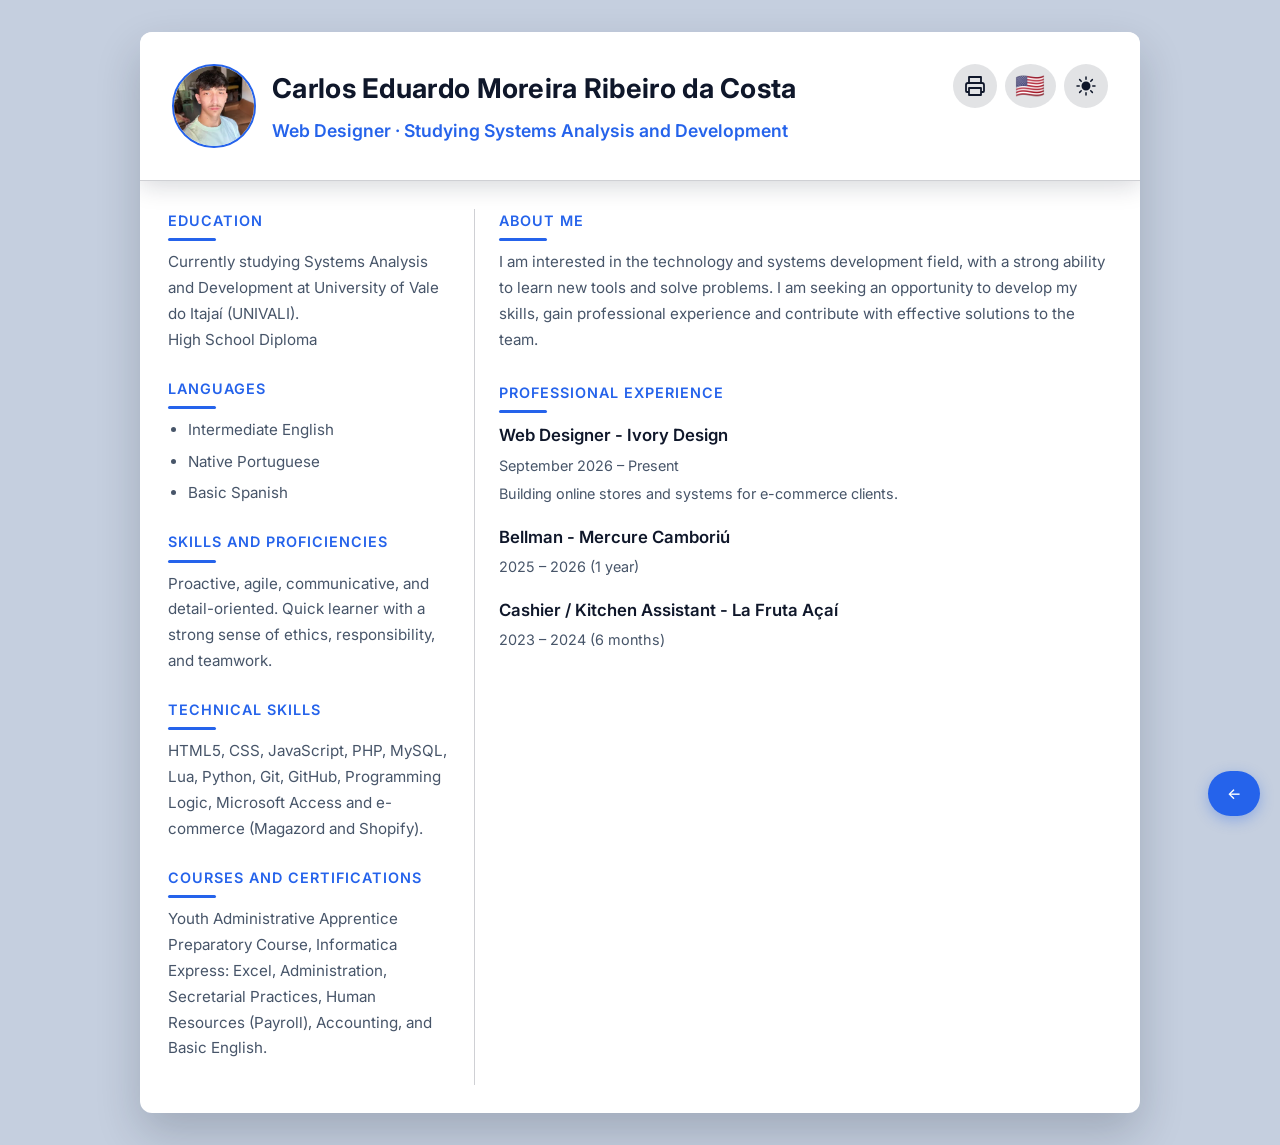
==== commit a18ce6ee: "Portfolio: clientes com modal e banners, plataformas, nova secao de projetos e tema claro - Nova sec" ====
--- a/resume/index.html
+++ b/resume/index.html
@@ -3,32 +3,70 @@
 <head>
   <meta charset="UTF-8" />
   <meta name="viewport" content="width=device-width, initial-scale=1.0" />
+  <script>
+    (function () {
+      var d = document.documentElement;
+      d.classList.add('js');
+      try {
+        var th = localStorage.getItem('theme');
+        if (th !== 'dark' && th !== 'light') {
+          th = window.matchMedia && matchMedia('(prefers-color-scheme: dark)').matches ? 'dark' : 'light';
+        }
+        d.setAttribute('data-theme', th);
+        var lg = localStorage.getItem('lang');
+        if (lg !== 'pt' && lg !== 'en' && lg !== 'es') {
+          lg = (navigator.language || '').toLowerCase().slice(0, 2);
+        }
+        if (lg === 'en' || lg === 'es') {
+          d.classList.add('i18n-pending');
+          setTimeout(function () { d.classList.remove('i18n-pending'); }, 2500);
+        }
+      } catch (e) {}
+    })();
+  </script>
+  <title data-i18n="resume.title">Currículo - Carlos Eduardo</title>
+  <meta name="description" content="Currículo de Carlos Eduardo Moreira Ribeiro da Costa, Web Designer na Ivory Design e estudante de Análise e Desenvolvimento de Sistemas." data-i18n-content="resume.meta.description" />
+  <link rel="canonical" href="https://caduu.com.br/resume/" />
+  <meta name="theme-color" content="#2563eb" />
+  <meta property="og:type" content="profile" />
+  <meta property="og:site_name" content="Carlos Eduardo" />
+  <meta property="og:url" content="https://caduu.com.br/resume/" />
+  <meta property="og:title" content="Currículo - Carlos Eduardo" data-i18n-content="resume.title" />
+  <meta property="og:description" content="Currículo de Carlos Eduardo Moreira Ribeiro da Costa, Web Designer na Ivory Design e estudante de Análise e Desenvolvimento de Sistemas." data-i18n-content="resume.meta.description" />
+  <meta property="og:image" content="https://caduu.com.br/img/og-image.jpg" />
+  <meta name="twitter:card" content="summary_large_image" />
   <link rel="icon" type="image/x-icon" href="../img/icon.ico" />
-  <title data-i18n="resume.title">Resume Eduardo</title>
+  <link rel="apple-touch-icon" href="../img/apple-touch-icon.png" />
   <link rel="preconnect" href="https://fonts.googleapis.com">
   <link rel="preconnect" href="https://fonts.gstatic.com" crossorigin>
   <link href="https://fonts.googleapis.com/css2?family=Inter:wght@400;500;600;700&display=swap" rel="stylesheet">
   <link rel="stylesheet" href="../style.css" />
 </head>
 <body>
+  <a class="skip-link" href="#resume-main" data-i18n="ui.skipToContent">Ir para o conteúdo</a>
   <article class="resume-card">
     <header class="resume-header">
       <div class="profile-top-left">
-        <img class="profile-photo" src="../img/fotocurriculo.jpg" alt="Profile photo" />
+        <img class="profile-photo" src="../img/fotocurriculo.webp" alt="Foto de Carlos Eduardo" data-i18n-alt="home.profileAlt" width="84" height="84" decoding="async" />
         <div>
           <h1 data-i18n="resume.name">Carlos Eduardo Moreira Ribeiro da Costa</h1>
-          <p class="subtitle" data-i18n="resume.subtitle">Currently studying Systems Analysis and Development</p>
+          <p class="subtitle" data-i18n="resume.subtitle">Web Designer · Cursando Análise e Desenvolvimento de Sistemas</p>
         </div>
       </div>
-      <div class="profile-controls">
-        <button id="lang-toggle" class="lang-toggle" type="button" title="Change language">
-          <span class="flag-text">🇧🇷</span>
+      <div class="profile-controls no-print">
+        <button id="print-btn" class="print-btn" type="button" title="Imprimir ou salvar em PDF" aria-label="Imprimir ou salvar em PDF" data-i18n-title="resume.print" data-i18n-aria="resume.print">
+          <svg xmlns="http://www.w3.org/2000/svg" viewBox="0 0 24 24" fill="none" stroke="currentColor" stroke-width="1.8" stroke-linecap="round" stroke-linejoin="round" class="icon" aria-hidden="true">
+            <path d="M6 9V3h12v6M6 18H4a1 1 0 01-1-1v-6a2 2 0 012-2h14a2 2 0 012 2v6a1 1 0 01-1 1h-2M6 14h12v7H6z"/>
+          </svg>
         </button>
-        <button id="theme-toggle" class="theme-toggle" type="button" title="Mudar tema">
-            <svg id="sun-icon" xmlns="http://www.w3.org/2000/svg" viewBox="0 0 24 24" fill="currentColor" class="icon">
+        <button id="lang-toggle" class="lang-toggle" type="button" title="Mudar idioma" aria-label="Mudar idioma">
+          <span class="flag-text" aria-hidden="true">🇧🇷</span>
+        </button>
+        <button id="theme-toggle" class="theme-toggle" type="button" title="Mudar tema" aria-label="Mudar tema">
+            <svg id="sun-icon" xmlns="http://www.w3.org/2000/svg" viewBox="0 0 24 24" fill="currentColor" class="icon" aria-hidden="true">
                 <path d="M12 2.25a.75.75 0 01.75.75v2.25a.75.75 0 01-1.5 0V3a.75.75 0 01.75-.75zM7.5 12a4.5 4.5 0 119 0 4.5 4.5 0 01-9 0zM18.894 6.166a.75.75 0 00-1.06-1.06l-1.591 1.59a.75.75 0 101.06 1.061l1.591-1.59zM21.75 12a.75.75 0 01-.75.75h-2.25a.75.75 0 010-1.5H21a.75.75 0 01.75.75zM17.834 18.894a.75.75 0 001.06-1.06l-1.59-1.591a.75.75 0 10-1.061 1.06l1.59 1.591zM12 18a.75.75 0 01.75.75V21a.75.75 0 01-1.5 0v-2.25A.75.75 0 0112 18zM7.758 17.303a.75.75 0 00-1.061-1.06l-1.591 1.59a.75.75 0 001.06 1.061l1.591-1.59zM6 12a.75.75 0 01-.75.75H3a.75.75 0 010-1.5h2.25A.75.75 0 016 12zM6.697 7.757a.75.75 0 001.06-1.06l-1.59-1.591a.75.75 0 00-1.061 1.06l1.59 1.591z"/>
             </svg>
-            <svg id="moon-icon" xmlns="http://www.w3.org/2000/svg" viewBox="0 0 24 24" fill="currentColor" class="icon hidden">
+            <svg id="moon-icon" xmlns="http://www.w3.org/2000/svg" viewBox="0 0 24 24" fill="currentColor" class="icon hidden" aria-hidden="true">
                 <path fill-rule="evenodd" d="M9.528 1.718a.75.75 0 01.162.819A8.97 8.97 0 009 6a9 9 0 009 9 8.97 8.97 0 003.463-.69.75.75 0 01.981.98 10.503 10.503 0 01-9.694 6.46c-5.799 0-10.5-4.701-10.5-10.5 0-4.368 2.667-8.112 6.46-9.694a.75.75 0 01.818.162z" clip-rule="evenodd"/>
             </svg>
         </button>
@@ -37,55 +75,58 @@
     <div class="grid">
       <aside class="side-panel">
         <section>
-          <h2 data-i18n="resume.education.title">EDUCATION</h2>
-          <p data-i18n="resume.education.text1">Currently studying Systems Analysis and Development at University of Vale do Itajaí (UNIVALI).</p>
-          <p data-i18n="resume.education.text2">High School Diploma</p>
+          <h2 data-i18n="resume.education.title">FORMAÇÃO</h2>
+          <p data-i18n="resume.education.text1">Atualmente cursando Análise e Desenvolvimento de Sistemas na Universidade do Vale do Itajaí (UNIVALI).</p>
+          <p data-i18n="resume.education.text2">Ensino Médio Completo</p>
         </section>
         <section>
-          <h2 data-i18n="resume.languages.title">LANGUAGES</h2>
+          <h2 data-i18n="resume.languages.title">IDIOMAS</h2>
           <ul>
-            <li data-i18n="resume.languages.en">Intermediate English</li>
-            <li data-i18n="resume.languages.pt">Native Portuguese</li>
-            <li data-i18n="resume.languages.es">Basic Spanish</li>
+            <li data-i18n="resume.languages.en">Inglês intermediário</li>
+            <li data-i18n="resume.languages.pt">Português nativo</li>
+            <li data-i18n="resume.languages.es">Espanhol básico</li>
           </ul>
         </section>
         <section>
-          <h2 data-i18n="resume.skills.title">SKILLS AND PROFICIENCIES</h2>
-          <p data-i18n="resume.skills.text">Proactive, agile, communicative, and detail-oriented. Quick learner with a strong sense of ethics, responsibility, and teamwork.</p>
+          <h2 data-i18n="resume.skills.title">HABILIDADES E COMPETÊNCIAS</h2>
+          <p data-i18n="resume.skills.text">Proativo, ágil, comunicativo e atento aos detalhes. Aprendizagem rápida, com forte senso de ética, responsabilidade e trabalho em equipe.</p>
         </section>
         <section>
-          <h2 data-i18n="resume.technical.title">TECHNICAL SKILLS</h2>
-          <p data-i18n="resume.technical.text">HTML5, CSS, PHP, JavaScript, Programming Logic, Microsoft Access, Lua, and Python.</p>
+          <h2 data-i18n="resume.technical.title">HABILIDADES TÉCNICAS</h2>
+          <p data-i18n="resume.technical.text">HTML5, CSS, JavaScript, PHP, MySQL, Lua, Python, Git, GitHub, Lógica de Programação, Microsoft Access e e-commerce (Magazord e Shopify).</p>
         </section>
         <section>
-          <h2 data-i18n="resume.courses.title">COURSES AND CERTIFICATIONS</h2>
-          <p data-i18n="resume.courses.text">Youth Administrative Apprentice Preparatory Course, Informatica Express: Excel, Administration, Secretarial Practices, Human Resources (Payroll), Accounting, and Basic English.</p>
+          <h2 data-i18n="resume.courses.title">CURSOS E CERTIFICAÇÕES</h2>
+          <p data-i18n="resume.courses.text">Curso Preparatório para Jovem Aprendiz Administrativo, Informática Express: Excel, Administração, Práticas de Secretariado, Recursos Humanos (Departamento Pessoal), Contabilidade e Inglês Básico.</p>
         </section>
       </aside>
-      <main class="content-panel">
+      <main class="content-panel" id="resume-main">
         <section>
-          <h2 data-i18n="resume.about.title">ABOUT ME</h2>
-          <p data-i18n="resume.about.text">
-            I am interested in the technology and systems development field, with a strong ability to learn new tools and solve problems. I am seeking an opportunity to develop my skills, gain professional experience, and contribute effective solutions to the team.
-          </p>
+          <h2 data-i18n="resume.about.title">SOBRE MIM</h2>
+          <p data-i18n="resume.about.text">Tenho interesse na área de tecnologia e desenvolvimento de sistemas, com grande facilidade para aprender novas ferramentas e resolver problemas. Busco uma oportunidade para desenvolver minhas habilidades, adquirir experiência profissional e contribuir com soluções eficientes para a equipe.</p>
         </section>
         <section>
-          <h2 data-i18n="resume.experience.title">PROFESSIONAL EXPERIENCE</h2>
+          <h2 data-i18n="resume.experience.title">EXPERIÊNCIA PROFISSIONAL</h2>
           <article class="experience-item">
-            <h4 data-i18n="resume.experience.job1.title">Cashier / Kitchen Assistant - La Fruta Açaí</h4>
-            <p class="time" data-i18n="resume.experience.job1.time">2023 – 2024 (6 months)</p>
+            <h3 data-i18n="resume.experience.job3.title">Web Designer - Ivory Design</h3>
+            <p class="time" data-i18n="resume.experience.job3.time">Setembro de 2026 – Atual</p>
+            <p class="job-desc" data-i18n="resume.experience.job3.desc">Desenvolvimento de lojas virtuais e sistemas para e-commerces.</p>
           </article>
           <article class="experience-item">
-            <h4 data-i18n="resume.experience.job2.title">Bellman (Messenger) - Mercure Camboriú</h4>
-            <p class="time" data-i18n="resume.experience.job2.time">2025 – 2026 (1 year)</p>
+            <h3 data-i18n="resume.experience.job2.title">Mensageiro (Bellman) - Mercure Camboriú</h3>
+            <p class="time" data-i18n="resume.experience.job2.time">2025 – 2026 (1 ano)</p>
+          </article>
+          <article class="experience-item">
+            <h3 data-i18n="resume.experience.job1.title">Atendente de Caixa / Auxiliar de Cozinha - La Fruta Açaí</h3>
+            <p class="time" data-i18n="resume.experience.job1.time">2023 – 2024 (6 meses)</p>
           </article>
         </section>
       </main>
     </div>
   </article>
-  <a href="../" class="btn-primary btn-fixed-bottom-right">
+  <a href="../" class="btn-primary btn-fixed-bottom-right no-print">
     ← <span data-i18n="resume.backButton">Voltar para a página inicial</span>
   </a>
   <script src="../script.js"></script>
 </body>
-</html>+</html>
--- a/style.css
+++ b/style.css
@@ -1,1293 +1,1960 @@
-* {
-    margin: 0;
-    padding: 0;
-    box-sizing: border-box;
-}
-
-:root {
-    /* Light mode */
-    --primary-color: #2563eb;
-    --primary-dark: #1e40af;
-    --primary-light: #dbeafe;
-    --accent-color: #0ea5e9;
-    --accent-light: #e0f2fe;
-    --surface-alt: #f1f5f9;
-    --text-color: #0f172a;
-    --text-light: #475569;
-    --bg-color: #f8fafc;
-    --white: #cecece;
-    --border: rgba(15, 23, 42, 0.08);
-    --shadow: rgba(15, 23, 42, 0.08);
-    --shadow-dark: rgba(15, 23, 42, 0.16);
-    --toggle-color: #111a2e46;
-}
-
-[data-theme="dark"] {
-    /* Dark mode */
-    --primary-color: #3b82f6;
-    --primary-dark: #1d4ed8;
-    --primary-light: #1e3a5f;
-    --accent-color: #38bdf8;
-    --accent-light: #7dd3fc;
-    --surface-alt: #1e2533;
-    --text-color: #e2e8f0;
-    --text-light: #94a3b8;
-    --bg-color: #0d1117;
-    --white: #161b27;
-    --border: rgba(255, 255, 255, 0.07);
-    --shadow: rgba(0, 0, 0, 0.4);
-    --shadow-dark: rgba(0, 0, 0, 0.65);
-    --toggle-color: #f8fafc46;
-}
-
-body {
-    font-family: 'Inter', 'Segoe UI', system-ui, sans-serif;
-    line-height: 1.7;
-    color: var(--text-color);
-    background: var(--bg-color);
-    min-height: 100vh;
-    transition: background 0.3s ease, color 0.3s ease;
-    overflow-x: hidden;
-}
-
-h1, h2, h3 {
-    color: var(--text-color);
-    margin-bottom: 1rem;
-    font-weight: 600;
-}
-
-h1 {
-    font-size: clamp(2rem, 4vw, 3rem);
-    color: var(--text-color);
-    font-weight: 700;
-    text-shadow: 0 2px 4px rgba(0,0,0,0.3);
-}
-
-h2 {
-    font-size: clamp(1.4rem, 3vw, 2.2rem);
-    position: relative;
-    padding-bottom: 0.5rem;
-}
-
-h2::after {
-    content: '';
-    position: absolute;
-    bottom: 0;
-    left: 0;
-    width: 48px;
-    height: 3px;
-    background: var(--primary-color);
-    border-radius: 2px;
-}
-
-h3 {
-    font-size: 1.6rem;
-    color: var(--primary-color);
-}
-
-p {
-    margin-bottom: 1.5rem;
-    color: var(--text-light);
-    font-size: clamp(0.95rem, 1.6vw, 1.1rem);
-}
-
-a {
-    color: var(--primary-color);
-    text-decoration: none;
-    transition: all 0.3s ease;
-}
-
-a:hover {
-    color: var(--accent-color);
-    transform: translateY(-1px);
-}
-
-a {
-    color: var(--primary-dark);
-    text-decoration: none;
-    transition: color 0.3s ease;
-}
-
-a:hover {
-    color: var(--primary-color);
-}
-
-header {
-    background: var(--white);
-    color: #ffffff;
-    padding: 3rem 0 2rem;
-    position: relative;
-    box-shadow: 0 4px 24px rgba(15, 23, 42, 0.18);
-    transition: background 0.3s ease;
-}
-
-[data-theme="dark"] header {
-    background: var(--white);
-    border-bottom: 1px solid var(--border);
-    box-shadow: 0 4px 24px rgba(0, 0, 0, 0.5);
-}
-
-.header-content {
-    display: flex;
-    align-items: center;
-    justify-content: center;
-    gap: 2rem;
-}
-
-.profile-img {
-    width: 120px;
-    height: 120px;
-    object-fit: cover;
-    border-radius: 50%;
-    box-shadow: 0 2px 8px var(--shadow);
-    border: 3px solid var(--toggle-color);
-    cursor: pointer;
-    transition: all 0.3s ease;
-}
-
-.header-content h1 {
-    margin-bottom: 0;
-}
-
-header::before {
-    content: '';
-    position: absolute;
-    top: 0;
-    left: 0;
-    right: 0;
-    bottom: 0;
-    background: url('data:image/svg+xml,<svg xmlns="http://www.w3.org/2000/svg" viewBox="0 0 100 100"><defs><pattern id="grain" width="100" height="100" patternUnits="userSpaceOnUse"><circle cx="25" cy="25" r="1" fill="rgba(255,255,255,0.1)"/><circle cx="75" cy="75" r="1" fill="rgba(255,255,255,0.1)"/><circle cx="50" cy="10" r="0.5" fill="rgba(255,255,255,0.1)"/><circle cx="90" cy="40" r="0.5" fill="rgba(255,255,255,0.1)"/></pattern></defs><rect width="100" height="100" fill="url(%23grain)"/></svg>');
-    opacity: 0.3;
-    pointer-events: none;
-}
-
-nav ul {
-    list-style: none;
-    display: flex;
-    justify-content: center;
-    gap: 2rem;
-    margin-top: 2rem;
-    position: relative;
-    z-index: 1;
-}
-
-nav li {
-    display: inline;
-}
-
-nav a {
-    color: var(--text-color);
-    font-weight: 500;
-    padding: 0.75rem 1.5rem;
-    border-radius: 30px;
-    transition: all 0.3s ease;
-    background: rgba(255, 255, 255, 0.1);
-    -webkit-backdrop-filter: blur(10px);
-    -moz-backdrop-filter: blur(10px);
-    -ms-backdrop-filter: blur(10px);
-    -o-backdrop-filter: blur(10px);
-    backdrop-filter: blur(10px);
-    border: 1px solid rgba(255, 255, 255, 0.2);
-}
-
-nav a:hover {
-    background: rgba(255, 255, 255, 0.22);
-    color: #ffffff;
-    transform: translateY(-2px);
-    box-shadow: 0 6px 20px rgba(0, 0, 0, 0.25);
-    border: 1px solid rgba(255, 255, 255, 0.3);
-    outline: none;
-}
-
-#scroll-to-top {
-    position: fixed;
-    bottom: 20px;
-    right: 20px;
-    background-color: var(--primary-color);
-    color: transparent;
-    border: none;
-    border-radius: 50%;
-    width: 50px;
-    height: 50px;
-    font-size: 1.5rem;
-    cursor: pointer;
-    box-shadow: 0 2px 10px var(--shadow);
-    transition: background-color 0.3s ease, transform 0.3s ease;
-    z-index: 1000;
-    background-image: url("data:image/svg+xml,%3Csvg width='24' height='24' viewBox='0 0 24 24' fill='none' xmlns='http://www.w3.org/2000/svg'%3E%3Cpath d='M12 19V5M12 5l-7 7M12 5l7 7' stroke='white' stroke-width='2' stroke-linecap='round' stroke-linejoin='round'/%3E%3C/svg%3E");
-    background-repeat: no-repeat;
-    background-position: center;
-    background-size: 24px 24px;
-}
-
-#scroll-to-top:hover {
-    background-color: var(--primary-dark);
-    transform: translateY(-2px);
-}
-
-section {
-    opacity: 0;
-    transform: translateY(20px);
-    transition: opacity 0.6s ease, transform 0.6s ease;
-}
-
-section.fade-in {
-    opacity: 1;
-    transform: translateY(0);
-}
-
-main {
-    max-width: 1200px;
-    margin: 0 auto;
-    padding: 2rem;
-}
-
-section {
-    margin-bottom: 3rem;
-    padding: 2rem;
-    background-color: var(--white);
-    border-radius: 10px;
-    box-shadow: 0 4px 15px var(--shadow);
-    transition: background-color 0.3s ease;
-}
-
-[data-theme="dark"] section {
-    background-color: var(--white);
-}
-
-section h2 {
-    margin-bottom: 1.5rem;
-}
-
-#projetos .projects-grid {
-    margin-bottom: 0;
-    padding: 1.5rem;
-    border-left: 3px solid var(--primary-color);
-    background-color: var(--surface-alt);
-    border-radius: 0 8px 8px 0;
-    display: flex;
-    flex-wrap: wrap;
-    align-items: stretch;
-    justify-content: flex-start;
-    gap: 1.5rem;
-}
-
-.project-tile {
-    display: flex;
-    flex-direction: column;
-    align-items: center;
-    gap: 0.65rem;
-    max-width: 220px;
-    padding: 0;
-    margin: 0;
-    border: none;
-    background: transparent;
-    font: inherit;
-    color: inherit;
-    text-align: center;
-    cursor: pointer;
-    border-radius: 14px;
-    transition: transform 0.25s ease, box-shadow 0.25s ease;
-}
-
-.project-tile:focus-visible {
-    outline: 3px solid var(--primary-dark);
-    outline-offset: 4px;
-}
-
-.project-tile__thumb-wrap {
-    display: block;
-    border-radius: 12px;
-    overflow: hidden;
-    box-shadow: 0 2px 8px var(--shadow);
-    transition: box-shadow 0.3s ease, transform 0.3s ease;
-}
-
-.project-tile:hover .project-tile__thumb-wrap,
-.project-tile:focus-visible .project-tile__thumb-wrap {
-    transform: translateY(-5px);
-    box-shadow: 0 8px 20px var(--shadow-dark);
-}
-
-.project-tile__name {
-    font-size: 0.95rem;
-    font-weight: 600;
-    color: var(--text-color);
-    line-height: 1.3;
-}
-
-[data-theme="dark"] .project-tile__name {
-    color: var(--text-color);
-}
-
-.projeto-img {
-    width: 220px;
-    height: 120px;
-    object-fit: contain;
-    border-radius: 12px;
-    display: block;
-    transition: transform 0.3s ease;
-}
-
-.project-tile:hover .projeto-img {
-    transform: scale(1.03);
-}
-
-.project-modal {
-    position: fixed;
-    inset: 0;
-    z-index: 10050;
-    display: flex;
-    align-items: flex-start;
-    justify-content: center;
-    padding: clamp(0.75rem, 3vw, 2rem);
-    box-sizing: border-box;
-}
-
-.project-modal[hidden] {
-    display: none !important;
-}
-
-.project-modal__backdrop {
-    position: absolute;
-    inset: 0;
-    background: rgba(45, 55, 72, 0.45);
-    -webkit-backdrop-filter: blur(8px);
-    backdrop-filter: blur(8px);
-}
-
-[data-theme="dark"] .project-modal__backdrop {
-    background: rgba(0, 0, 0, 0.72);
-}
-
-.project-modal__dialog {
-    position: relative;
-    width: min(920px, 100%);
-    max-height: min(92vh, 900px);
-    margin-top: clamp(0.5rem, 4vh, 2rem);
-    background: var(--white);
-    color: var(--text-color);
-    border-radius: 14px;
-    box-shadow: 0 4px 15px var(--shadow);
-    border: 1px solid rgba(0, 0, 0, 0.06);
-    overflow: hidden;
-    display: flex;
-    flex-direction: column;
-    transition: background-color 0.3s ease, color 0.3s ease, border-color 0.3s ease, box-shadow 0.3s ease;
-}
-
-[data-theme="dark"] .project-modal__dialog {
-    border-color: rgba(255, 255, 255, 0.08);
-    box-shadow: 0 20px 50px var(--shadow-dark);
-}
-
-.project-modal__close {
-    position: absolute;
-    top: 14px;
-    right: 14px;
-    z-index: 3;
-    width: 40px;
-    height: 40px;
-    border-radius: 50%;
-    border: none;
-    background: rgba(255, 255, 255, 0.92);
-    color: var(--primary-dark);
-    font-size: 1.5rem;
-    line-height: 1;
-    cursor: pointer;
-    display: flex;
-    align-items: center;
-    justify-content: center;
-    box-shadow: 0 2px 8px var(--shadow);
-    transition: background 0.2s ease, transform 0.2s ease, color 0.2s ease;
-}
-
-.project-modal__close:hover {
-    background: var(--white);
-    color: var(--accent-color);
-    transform: scale(1.05);
-}
-
-[data-theme="dark"] .project-modal__close {
-    background: rgba(0, 0, 0, 0.45);
-    color: #f1f5f9;
-    box-shadow: 0 2px 12px rgba(0, 0, 0, 0.35);
-}
-
-[data-theme="dark"] .project-modal__close:hover {
-    background: rgba(0, 0, 0, 0.65);
-    color: var(--accent-light);
-}
-
-.project-modal__scroll {
-    overflow-y: auto;
-    max-height: min(92vh, 900px);
-    scrollbar-width: thin;
-    scrollbar-color: var(--primary-light) transparent;
-}
-
-.project-modal__scroll::-webkit-scrollbar {
-    width: 8px;
-}
-
-.project-modal__scroll::-webkit-scrollbar-thumb {
-    background: var(--primary-light);
-    border-radius: 8px;
-}
-
-[data-theme="dark"] .project-modal__scroll::-webkit-scrollbar-thumb {
-    background: rgba(255, 255, 255, 0.22);
-}
-
-.project-modal__hero {
-    position: relative;
-    min-height: clamp(220px, 32vw, 320px);
-    background-color: var(--primary-light);
-    background-image:
-        linear-gradient(105deg, rgba(255, 255, 255, 0.96) 0%, rgba(255, 255, 255, 0.88) 38%, rgba(255, 255, 255, 0.42) 100%),
-        var(--pm-hero-image, linear-gradient(135deg, var(--primary-light) 0%, var(--accent-light) 100%));
-    background-size: cover;
-    background-position: center right;
-    border-bottom: 1px solid rgba(0, 0, 0, 0.06);
-}
-
-[data-theme="dark"] .project-modal__hero {
-    background-color: #0f1014;
-    background-image:
-        linear-gradient(105deg, rgba(26, 32, 44, 0.96) 0%, rgba(26, 32, 44, 0.88) 40%, rgba(26, 32, 44, 0.35) 100%),
-        var(--pm-hero-image, linear-gradient(135deg, var(--primary-dark) 0%, var(--surface-alt) 100%));
-    border-bottom-color: rgba(255, 255, 255, 0.08);
-}
-
-.project-modal__hero-inner {
-    position: relative;
-    z-index: 1;
-    padding: clamp(1.75rem, 4vw, 2.75rem) clamp(1.25rem, 4vw, 2.5rem);
-    max-width: 28rem;
-}
-
-.project-modal__kicker {
-    font-size: 0.72rem;
-    letter-spacing: 0.14em;
-    text-transform: uppercase;
-    color: var(--text-light);
-    margin: 0 0 0.5rem;
-    font-weight: 600;
-}
-
-.project-modal__hero-title {
-    font-family: 'Segoe UI', system-ui, sans-serif;
-    font-size: clamp(1.5rem, 4vw, 2.1rem);
-    font-weight: 700;
-    margin: 0 0 0.75rem;
-    line-height: 1.15;
-    color: var(--primary-dark);
-}
-
-[data-theme="dark"] .project-modal__hero-title {
-    color: var(--text-color);
-}
-
-.project-modal__hero-title::after {
-    display: none;
-}
-
-.project-modal__hero-lead {
-    margin: 0 0 1.25rem;
-    font-size: 0.95rem;
-    line-height: 1.55;
-    color: var(--text-light);
-}
-
-.project-modal__hero-cta {
-    display: flex;
-    flex-wrap: wrap;
-    gap: 0.65rem;
-}
-
-.project-modal__btn {
-    display: inline-flex;
-    align-items: center;
-    justify-content: center;
-    padding: 0.55rem 1.15rem;
-    border-radius: 999px;
-    font-size: 0.9rem;
-    font-weight: 600;
-    text-decoration: none;
-    border: none;
-    cursor: pointer;
-    transition: transform 0.15s ease, box-shadow 0.15s ease, background 0.15s ease, color 0.15s ease, opacity 0.15s ease;
-    font-family: inherit;
-    overflow: hidden;
-    box-shadow: none;
-    -webkit-backface-visibility: hidden;
-    backface-visibility: hidden;
-}
-
-.project-modal .project-modal__btn[hidden] {
-    display: none !important;
-}
-
-.project-modal__btn--primary {
-    background: var(--primary-color);
-    color: #fff;
-    box-shadow: 0 4px 14px rgba(15, 23, 42, 0.18);
-}
-
-.project-modal__btn--primary:hover {
-    transform: translateY(-1px);
-    background: var(--primary-dark);
-    box-shadow: 0 8px 22px rgba(15, 23, 42, 0.22);
-}
-
-[data-theme="dark"] .project-modal__btn--primary {
-    background: var(--primary-color);
-    box-shadow: 0 4px 18px rgba(0, 0, 0, 0.4);
-}
-
-[data-theme="dark"] .project-modal__btn--primary:hover {
-    background: #2563eb;
-    box-shadow: 0 8px 26px rgba(0, 0, 0, 0.5);
-}
-
-.project-modal__btn--ghost {
-    background: rgba(255, 255, 255, 0.92);
-    color: var(--primary-dark);
-    box-shadow: inset 0 0 0 1px rgba(30, 64, 175, 0.3);
-}
-
-.project-modal__btn--ghost:hover {
-    background: #ffffff;
-    color: var(--primary-color);
-    box-shadow: inset 0 0 0 1.5px var(--primary-color);
-}
-
-[data-theme="dark"] .project-modal__btn--ghost {
-    background: rgba(255, 255, 255, 0.07);
-    color: var(--text-color);
-    box-shadow: inset 0 0 0 1px rgba(255, 255, 255, 0.15);
-}
-
-[data-theme="dark"] .project-modal__btn--ghost:hover {
-    background: rgba(255, 255, 255, 0.12);
-    color: var(--accent-light);
-    box-shadow: inset 0 0 0 1px rgba(255, 255, 255, 0.28);
-}
-
-.project-modal__btn--link {
-    flex: 1 1 140px;
-    min-height: 46px;
-    border-radius: 12px;
-    background: var(--surface-alt);
-    color: var(--text-color);
-    box-shadow: 0 2px 10px rgba(15, 23, 42, 0.07);
-    border: 1px solid var(--border);
-}
-
-.project-modal__btn--link:hover {
-    box-shadow: 0 4px 14px rgba(15, 23, 42, 0.1);
-    border-color: var(--primary-color);
-    color: var(--primary-color);
-    transform: translateY(-1px);
-}
-
-[data-theme="dark"] .project-modal__btn--link {
-    background: var(--surface-alt);
-    color: var(--text-color);
-    border-color: var(--border);
-    box-shadow: 0 2px 12px rgba(0, 0, 0, 0.3);
-}
-
-[data-theme="dark"] .project-modal__btn--link:hover {
-    border-color: var(--accent-color);
-    color: var(--accent-color);
-    box-shadow: 0 4px 16px rgba(0, 0, 0, 0.4);
-}
-
-
-.project-modal__btn:focus-visible {
-    outline: 2px solid var(--primary-color);
-    outline-offset: 3px;
-}
-
-.project-modal__body {
-    padding: clamp(1.25rem, 3vw, 2rem) clamp(1.25rem, 3vw, 2rem) 2rem;
-    background: var(--white);
-}
-
-.project-modal__title {
-    font-size: clamp(1.35rem, 3vw, 1.75rem);
-    margin: 0 0 0.75rem;
-    color: var(--primary-dark);
-    font-weight: 700;
-}
-
-[data-theme="dark"] .project-modal__title {
-    color: var(--text-color);
-}
-
-.project-modal__title::after {
-    display: none;
-}
-
-.project-modal__description {
-    margin: 0 0 1.25rem;
-    font-size: 0.95rem;
-    line-height: 1.65;
-    color: var(--text-light);
-}
-
-.project-modal__tags {
-    list-style: none;
-    display: flex;
-    flex-wrap: wrap;
-    gap: 0.5rem;
-    margin: 0 0 1.75rem;
-    padding: 0;
-}
-
-.project-modal__tags li {
-    font-size: 0.78rem;
-    font-weight: 600;
-    letter-spacing: 0.03em;
-    padding: 0.35rem 0.75rem;
-    border-radius: 999px;
-    background: var(--primary-light);
-    border: 1px solid rgba(37, 99, 235, 0.2);
-    color: var(--primary-dark);
-}
-
-[data-theme="dark"] .project-modal__tags li {
-    background: rgba(59, 130, 246, 0.12);
-    border-color: rgba(59, 130, 246, 0.25);
-    color: var(--accent-light);
-}
-
-.project-modal__section {
-    margin-bottom: 1.5rem;
-}
-
-.project-modal__section:last-child {
-    margin-bottom: 0;
-}
-
-.project-modal__section-title {
-    font-size: 1rem;
-    font-weight: 700;
-    margin: 0 0 0.85rem;
-    color: var(--primary-color);
-}
-
-.project-modal__section-title::after {
-    display: none;
-}
-
-.project-modal__carousel-viewport {
-    overflow: hidden;
-    border-radius: 12px;
-    border: 1px solid rgba(0, 0, 0, 0.06);
-    background: var(--bg-color);
-    box-shadow: 0 2px 8px var(--shadow);
-}
-
-[data-theme="dark"] .project-modal__carousel-viewport {
-    border-color: rgba(255, 255, 255, 0.08);
-    background: rgba(0, 0, 0, 0.25);
-}
-
-.project-modal__carousel-track {
-    display: flex;
-    transition: transform 0.35s ease;
-}
-
-.project-modal__carousel-slide {
-    flex: 0 0 100%;
-    min-width: 0;
-}
-
-.project-modal__carousel-slide img {
-    width: 100%;
-    height: auto;
-    max-height: min(340px, 48vh);
-    object-fit: contain;
-    display: block;
-    background: var(--bg-color);
-}
-
-[data-theme="dark"] .project-modal__carousel-slide img {
-    background: #0a0a0c;
-}
-
-.project-modal__carousel-dots {
-    display: flex;
-    justify-content: center;
-    gap: 0.45rem;
-    margin-top: 0.75rem;
-}
-
-.project-modal__carousel-dot {
-    width: 8px;
-    height: 8px;
-    border-radius: 50%;
-    border: none;
-    padding: 0;
-    background: rgba(37, 99, 235, 0.3);
-    cursor: pointer;
-    transition: transform 0.15s ease, background 0.15s ease;
-}
-
-[data-theme="dark"] .project-modal__carousel-dot {
-    background: rgba(255, 255, 255, 0.2);
-}
-
-.project-modal__carousel-dot[aria-current="true"] {
-    background: var(--primary-color);
-    transform: scale(1.15);
-}
-
-[data-theme="dark"] .project-modal__carousel-dot[aria-current="true"] {
-    background: var(--accent-color);
-}
-
-.project-modal__links {
-    display: flex;
-    flex-wrap: wrap;
-    gap: 0.65rem;
-}
-
-#projetos h3 {
-    color: var(--primary-dark);
-    margin-bottom: 0.5rem;
-}
-
-.skills-grid {
-    display: flex;
-    flex-wrap: wrap;
-    gap: 1.5rem;
-    margin-top: 1.5rem;
-    justify-content: center;
-}
-
-.skill-card {
-    background: var(--white);
-    color: var(--text-color);
-    padding: 1.2rem;
-    border-radius: 12px;
-    font-size: 0.95rem;
-    font-weight: 500;
-    box-shadow: 0 2px 8px var(--shadow);
-    transition: all 0.3s ease;
-    cursor: default;
-    display: flex;
-    flex-direction: column;
-    align-items: center;
-    gap: 0.75rem;
-    border: 1px solid var(--border);
-    min-width: 110px;
-}
-
-.skill-icon {
-    width: 48px;
-    height: 48px;
-    object-fit: contain;
-    transition: transform 0.3s ease;
-}
-
-.skill-card:hover {
-    transform: translateY(-5px);
-    box-shadow: 0 8px 24px var(--shadow-dark);
-    border-color: var(--primary-color);
-}
-
-.skill-card:hover .skill-icon {
-    transform: scale(1.1);
-}
-
-[data-theme="dark"] .skill-card {
-    background: var(--surface-alt);
-    color: var(--text-color);
-    border: 1px solid var(--border);
-}
-
-[data-theme="dark"] .skill-card:hover {
-    background: var(--surface-alt);
-    border-color: var(--accent-color);
-    box-shadow: 0 8px 24px rgba(0, 0, 0, 0.5);
-}
-
-#contato p {
-    font-size: 1.1rem;
-}
-
-footer {
-    background-color: var(--text-color);
-    color: #f8fafc;
-    text-align: center;
-    padding: 1rem 0;
-    margin-top: 2rem;
-    transition: background-color 0.3s ease;
-}
-
-[data-theme="dark"] footer {
-    background-color: #080c12;
-    color: var(--text-light);
-    border-top: 1px solid var(--border);
-}
-
-.theme-toggle {
-    position: absolute;
-    top: 20px;
-    right: 20px;
-    background: none;
-    border: none;
-    cursor: pointer;
-    padding: 10px;
-    border-radius: 50%;
-    background-color: var(--toggle-color);
-    transition: background-color 0.3s ease;
-    display: flex;
-    align-items: center;
-    justify-content: center;
-}
-
-.theme-toggle:hover {
-    background-color: rgba(255, 255, 255, 0.3);
-}
-
-.icon {
-    width: 24px;
-    height: 24px;
-    color: var(--white);
-    transition: opacity 0.3s ease;
-}
-
-.hidden {
-    opacity: 0;
-    position: absolute;
-}
-
-.lang-toggle {
-    position: absolute;
-    top: 20px;
-    right: 70px;
-    background: none;
-    border: none;
-    cursor: pointer;
-    padding: 10px;
-    border-radius: 50%;
-    background-color: var(--toggle-color);
-    transition: background-color 0.3s ease;
-    display: flex;
-    align-items: center;
-    justify-content: center;
-}
-
-.lang-toggle:hover {
-    background-color: rgba(255, 255, 255, 0.3);
-}
-
-.flag-text {
-    font-size: 24px;
-    line-height: 1;
-    color: var(--white);
-    font-weight: 700;
-    letter-spacing: 1px;
-}
-
-.btn-primary {
-    display: inline-flex;
-    align-items: center;
-    justify-content: center;
-    padding: 0.6rem;
-    border-radius: 999px;
-    border: none;
-    background: var(--primary-color);
-    color: #ffffff;
-    font-weight: 500;
-    font-size: 0.95rem;
-    cursor: pointer;
-    text-decoration: none;
-    box-shadow: 0 4px 14px rgba(37, 99, 235, 0.35);
-    transition: transform 0.2s ease, box-shadow 0.2s ease, background 0.2s ease, padding 0.25s ease;
-    white-space: nowrap;
-    overflow: hidden;
-    min-width: 52px;
-}
-
-.btn-primary:hover {
-    transform: translateY(-2px) scale(1.02);
-    box-shadow: 0 6px 18px var(--shadow-dark);
-    opacity: 0.95;
-    padding: 0.6rem 1.4rem;
-    color: #ffffff;
-}
-
-.btn-primary span {
-    opacity: 0;
-    max-width: 0;
-    margin-left: 0;
-    overflow: hidden;
-    transition: opacity 0.2s ease, max-width 0.25s ease, margin-left 0.25s ease;
-}
-
-.btn-primary:hover span {
-    opacity: 1;
-    max-width: 220px;
-    margin-left: 0.5rem;
-}
-
-.btn-primary.btn-fixed-bottom-right {
-    position: fixed;
-    bottom: 84px;
-    right: 20px;
-    z-index: 1100;
-}
-
-.resume-card {
-    max-width: 1000px;
-    margin: 2rem auto;
-    background: var(--white);
-    color: var(--text-color);
-    border-radius: 12px;
-    box-shadow: 0 20px 45px var(--shadow);
-    overflow: hidden;
-}
-
-[data-theme="dark"] .resume-card {
-    background: var(--bg-color);
-}
-
-.resume-header {
-    display: flex;
-    justify-content: space-between;
-    align-items: flex-start;
-    padding: 2rem;
-    border-bottom: 1px solid var(--border);
-    background: var(--white);
-    color: var(--text-color);
-}
-
-[data-theme="dark"] .resume-header {
-    background: var(--white);
-    border-bottom-color: var(--border);
-}
-
-.profile-top-left {
-    display: flex;
-    align-items: center;
-    gap: 1rem;
-}
-
-.profile-controls {
-    margin-left: 1.25rem;
-    display: flex;
-    align-items: center;
-    gap: 0.5rem;
-    position: relative;
-    z-index: 2;
-}
-
-.resume-header .theme-toggle,
-.resume-header .lang-toggle {
-    position: static;
-    pointer-events: auto;
-}
-
-.resume-header .profile-photo {
-    width: 84px;
-    height: 84px;
-    border-radius: 50%;
-    object-fit: cover;
-    border: 2px solid var(--primary-color);
-    background: var(--bg-color);
-}
-
-.resume-header h1 {
-    margin: 0;
-    font-size: 1.7rem;
-    letter-spacing: 0.3px;
-    color: var(--text-color);
-    text-shadow: none;
-}
-
-.resume-header .subtitle {
-    margin: 0.25rem 0 0;
-    color: var(--primary-color);
-    font-weight: 600;
-}
-
-.profile-meta p {
-    margin: 2px 0;
-    color: var(--text-light);
-    line-height: 1.4;
-    font-size: 0.95rem;
-}
-
-.resume-card .grid {
-    display: grid;
-    grid-template-columns: 1fr 2fr;
-    gap: 1.5rem;
-    padding: 1.75rem;
-}
-
-.side-panel {
-    border-right: 1px solid rgba(0, 0, 0, 0.05);
-}
-
-[data-theme="dark"] .side-panel {
-    border-right-color: rgba(255, 255, 255, 0.08);
-}
-
-.side-panel section,
-.content-panel section {
-    margin-bottom: 1.5rem;
-    background: transparent;
-    padding: 0;
-    box-shadow: none;
-}
-
-.side-panel h2,
-.content-panel h2 {
-    font-size: 0.9rem;
-    color: var(--primary-color);
-    text-transform: uppercase;
-    letter-spacing: 1px;
-    margin: 0 0 0.5rem;
-}
-
-.side-panel p,
-.content-panel p,
-.side-panel ul,
-.content-panel ul {
-    font-size: 0.95rem;
-    color: var(--text-light);
-    margin: 0;
-}
-
-.side-panel ul,
-.content-panel ul {
-    padding-left: 1.25rem;
-    margin-top: 0.5rem;
-}
-
-.side-panel li,
-.content-panel li {
-    margin-bottom: 0.35rem;
-}
-
-.content-panel section {
-    margin-bottom: 1.75rem;
-}
-
-.content-panel h3 {
-    font-size: 1.05rem;
-    margin: 0 0 0.25rem;
-    color: var(--text-color);
-}
-
-.experience-item h4 {
-    color: var(--text-light);
-}
-
-.experience-item .time {
-    font-size: 0.9rem;
-    color: var(--text-light);
-    margin-top: 0;
-}
-
-@media (max-width: 860px) {
-    .resume-card {
-        margin: 1rem;
-    }
-
-    .resume-card .grid {
-        grid-template-columns: 1fr;
-    }
-
-    .side-panel {
-        border-right: none;
-        border-bottom: 1px solid rgba(0, 0, 0, 0.05);
-        padding-bottom: 1.5rem;
-        margin-bottom: 1.5rem;
-    }
-
-    [data-theme="dark"] .side-panel {
-        border-bottom-color: rgba(255, 255, 255, 0.08);
-    }
-
-    .resume-header {
-        flex-direction: column;
-        gap: 1rem;
-        align-items: flex-start;
-    }
-
-    .profile-controls {
-        margin-left: 0;
-    }
-}
-
-@media (max-width: 768px) {
-    header {
-        padding: 2rem 1rem 1.5rem;
-    }
-
-    .header-content {
-        flex-direction: column;
-        text-align: center;
-        gap: 1rem;
-    }
-
-    .profile-img {
-        width: 96px;
-        height: 96px;
-    }
-
-    nav ul {
-        flex-direction: column;
-        gap: 1rem;
-        margin-top: 1.2rem;
-        align-items: center;
-        width: 100%;
-    }
-
-    nav li {
-        width: 100%;
-        display: flex;
-        justify-content: center;
-    }
-
-    nav a {
-        display: inline-block;
-        width: min(280px, 85vw);
-        text-align: center;
-    }
-
-    main {
-        padding: 1rem;
-    }
-
-    section {
-        padding: 1rem;
-    }
-
-    h1 {
-        font-size: 2rem;
-    }
-
-    h2 {
-        font-size: 1.5rem;
-    }
-
-    #projetos .projects-grid {
-        flex-direction: column;
-        align-items: flex-start;
-    }
-
-    .project-tile {
-        max-width: 100%;
-        flex-direction: row;
-        align-items: center;
-        gap: 1rem;
-        text-align: left;
-    }
-
-    .projeto-img {
-        width: 100%;
-        max-width: 180px;
-        height: auto;
-    }
-
-    .theme-toggle {
-        top: 14px;
-        right: 14px;
-    }
-
-    .lang-toggle {
-        top: 14px;
-        right: 62px;
-    }
-
-    #scroll-to-top {
-        width: 46px;
-        height: 46px;
-        bottom: 14px;
-        right: 14px;
-    }
-
-    .btn-primary.btn-fixed-bottom-right {
-        bottom: 68px;
-        right: 14px;
-        padding: 0.6rem;
-        min-width: 52px;
-        max-width: 52px;
-    }
-
-    .btn-primary {
-        padding: 0.6rem 1rem;
-    }
-
-    .btn-primary.btn-fixed-bottom-right span {
-        opacity: 0;
-        max-width: 0;
-        margin-left: 0;
-    }
-}
-
-@media (max-width: 480px) {
-    main {
-        padding: 0.75rem;
-    }
-
-    section {
-        padding: 0.9rem;
-        margin-bottom: 1.2rem;
-    }
-
-    .resume-header {
-        padding: 1.2rem;
-    }
-
-    .resume-card .grid {
-        padding: 1rem;
-    }
-
-    .profile-top-left {
-        flex-direction: column;
-        align-items: flex-start;
-    }
-
-    .resume-header .profile-photo {
-        width: 72px;
-        height: 72px;
-    }
-}
-
-@media (min-width: 1440px) {
-    main {
-        max-width: 1320px;
-    }
-
-    .resume-card {
-        max-width: 1180px;
-    }
-}
-
-@media (min-width: 1920px) {
-    html {
-        font-size: 18px;
-    }
-
-    main {
-        max-width: 1480px;
-    }
-}
-
-@media (hover: none) {
-    .profile-img:hover,
-    .project-tile:hover .project-tile__thumb-wrap,
-    .project-tile:hover .projeto-img,
-    .btn-primary:hover {
-        transform: none;
-        box-shadow: inherit;
-    }
-}+* {
+    margin: 0;
+    padding: 0;
+    box-sizing: border-box;
+}
+
+:root {
+    /* Light mode */
+    --primary-color: #2563eb;
+    --primary-dark: #1e40af;
+    --primary-light: #dbeafe;
+    --accent-color: #0ea5e9;
+    --accent-light: #e0f2fe;
+    --surface-alt: #e4eaf3;
+    --text-color: #0f172a;
+    --text-light: #475569;
+    --bg-color: #c5cfdf;
+    --white: #ffffff;
+    --link-color: #1e40af;
+    --icon-color: #0f172a;
+    --border: rgba(15, 23, 42, 0.2);
+    --shadow: rgba(15, 23, 42, 0.2);
+    --shadow-dark: rgba(15, 23, 42, 0.16);
+    --toggle-color: #111a2e1f;
+}
+
+[data-theme="dark"] {
+    /* Dark mode */
+    --primary-color: #3b82f6;
+    --primary-dark: #1d4ed8;
+    --primary-light: #1e3a5f;
+    --accent-color: #38bdf8;
+    --accent-light: #7dd3fc;
+    --surface-alt: #1e2533;
+    --text-color: #e2e8f0;
+    --text-light: #94a3b8;
+    --bg-color: #0d1117;
+    --white: #161b27;
+    --link-color: #8ec5ff;
+    --icon-color: #e2e8f0;
+    --border: rgba(255, 255, 255, 0.07);
+    --shadow: rgba(0, 0, 0, 0.4);
+    --shadow-dark: rgba(0, 0, 0, 0.65);
+    --toggle-color: #f8fafc2e;
+}
+
+body {
+    font-family: 'Inter', 'Segoe UI', system-ui, sans-serif;
+    line-height: 1.7;
+    color: var(--text-color);
+    background: var(--bg-color);
+    min-height: 100vh;
+    transition: background 0.3s ease, color 0.3s ease;
+    overflow-x: hidden;
+}
+
+h1, h2, h3 {
+    color: var(--text-color);
+    margin-bottom: 1rem;
+    font-weight: 600;
+}
+
+h1 {
+    font-size: clamp(2rem, 4vw, 3rem);
+    color: var(--text-color);
+    font-weight: 700;
+}
+
+h2 {
+    font-size: clamp(1.4rem, 3vw, 2.2rem);
+    position: relative;
+    padding-bottom: 0.5rem;
+}
+
+h2::after {
+    content: '';
+    position: absolute;
+    bottom: 0;
+    left: 0;
+    width: 48px;
+    height: 3px;
+    background: var(--primary-color);
+    border-radius: 2px;
+}
+
+h3 {
+    font-size: 1.6rem;
+    color: var(--primary-color);
+}
+
+p {
+    margin-bottom: 1.5rem;
+    color: var(--text-light);
+    font-size: clamp(0.95rem, 1.6vw, 1.1rem);
+}
+
+a {
+    color: var(--link-color);
+    text-decoration: none;
+    transition: color 0.3s ease;
+}
+
+a:hover {
+    color: var(--primary-color);
+    text-decoration: underline;
+}
+
+a:focus-visible,
+button:focus-visible {
+    outline: 3px solid var(--primary-color);
+    outline-offset: 3px;
+}
+
+.skip-link {
+    position: absolute;
+    left: 1rem;
+    top: -4rem;
+    z-index: 11000;
+    padding: 0.6rem 1rem;
+    border-radius: 8px;
+    background: var(--primary-color);
+    color: #ffffff;
+    font-weight: 600;
+    transition: top 0.2s ease;
+}
+
+.skip-link:focus {
+    top: 1rem;
+    color: #ffffff;
+}
+
+html.i18n-pending body {
+    visibility: hidden;
+}
+
+#i18n-file-warning {
+    position: fixed;
+    left: 16px;
+    right: 16px;
+    bottom: 16px;
+    padding: 12px 14px;
+    border-radius: 8px;
+    background: #fff3cd;
+    color: #664d03;
+    border: 1px solid #ffecb5;
+    box-shadow: 0 4px 10px rgba(0, 0, 0, 0.12);
+    z-index: 9999;
+    font-size: 14px;
+    line-height: 1.4;
+}
+
+header {
+    background: var(--white);
+    color: #ffffff;
+    padding: 3rem 0 2rem;
+    position: relative;
+    box-shadow: 0 4px 24px rgba(15, 23, 42, 0.18);
+    border-bottom: 1px solid var(--border);
+    transition: background 0.3s ease;
+}
+
+[data-theme="dark"] header {
+    background: var(--white);
+    border-bottom: 1px solid var(--border);
+    box-shadow: 0 4px 24px rgba(0, 0, 0, 0.5);
+}
+
+.header-content {
+    display: flex;
+    align-items: center;
+    justify-content: center;
+    gap: 2rem;
+}
+
+.profile-img {
+    width: 120px;
+    height: 120px;
+    object-fit: cover;
+    border-radius: 50%;
+    box-shadow: 0 2px 8px var(--shadow);
+    border: 3px solid var(--toggle-color);
+    cursor: pointer;
+    transition: all 0.3s ease;
+}
+
+.header-content h1 {
+    margin-bottom: 0;
+}
+
+header::before {
+    content: '';
+    position: absolute;
+    top: 0;
+    left: 0;
+    right: 0;
+    bottom: 0;
+    background: url('data:image/svg+xml,<svg xmlns="http://www.w3.org/2000/svg" viewBox="0 0 100 100"><defs><pattern id="grain" width="100" height="100" patternUnits="userSpaceOnUse"><circle cx="25" cy="25" r="1" fill="rgba(255,255,255,0.1)"/><circle cx="75" cy="75" r="1" fill="rgba(255,255,255,0.1)"/><circle cx="50" cy="10" r="0.5" fill="rgba(255,255,255,0.1)"/><circle cx="90" cy="40" r="0.5" fill="rgba(255,255,255,0.1)"/></pattern></defs><rect width="100" height="100" fill="url(%23grain)"/></svg>');
+    opacity: 0.3;
+    pointer-events: none;
+}
+
+nav ul {
+    list-style: none;
+    display: flex;
+    justify-content: center;
+    gap: 2rem;
+    margin-top: 2rem;
+    position: relative;
+    z-index: 1;
+}
+
+nav li {
+    display: inline;
+}
+
+nav a {
+    color: var(--text-color);
+    font-weight: 500;
+    padding: 0.75rem 1.5rem;
+    border-radius: 30px;
+    transition: all 0.3s ease;
+    background: var(--surface-alt);
+    border: 1px solid var(--border);
+}
+
+nav a:hover,
+nav a:focus-visible {
+    background: var(--primary-light);
+    color: var(--link-color);
+    text-decoration: none;
+    transform: translateY(-2px);
+    box-shadow: 0 6px 20px var(--shadow);
+    border-color: var(--primary-color);
+}
+
+#scroll-to-top {
+    position: fixed;
+    bottom: 20px;
+    right: 20px;
+    background-color: var(--primary-color);
+    color: transparent;
+    border: none;
+    border-radius: 50%;
+    width: 50px;
+    height: 50px;
+    font-size: 1.5rem;
+    cursor: pointer;
+    box-shadow: 0 2px 10px var(--shadow);
+    transition: background-color 0.3s ease, transform 0.3s ease;
+    z-index: 1000;
+    background-image: url("data:image/svg+xml,%3Csvg width='24' height='24' viewBox='0 0 24 24' fill='none' xmlns='http://www.w3.org/2000/svg'%3E%3Cpath d='M12 19V5M12 5l-7 7M12 5l7 7' stroke='white' stroke-width='2' stroke-linecap='round' stroke-linejoin='round'/%3E%3C/svg%3E");
+    background-repeat: no-repeat;
+    background-position: center;
+    background-size: 24px 24px;
+}
+
+#scroll-to-top:hover {
+    background-color: var(--primary-dark);
+    transform: translateY(-2px);
+}
+
+.js .reveal {
+    opacity: 0;
+    transform: translateY(20px);
+    transition: opacity 0.6s ease, transform 0.6s ease;
+}
+
+.js .reveal.is-visible {
+    opacity: 1;
+    transform: translateY(0);
+}
+
+main {
+    max-width: 1200px;
+    margin: 0 auto;
+    padding: 2rem;
+}
+
+section {
+    margin-bottom: 3rem;
+    padding: 2rem;
+    background-color: var(--white);
+    border-radius: 10px;
+    box-shadow: 0 4px 15px var(--shadow);
+    border: 1px solid var(--border);
+    transition: background-color 0.3s ease;
+}
+
+[data-theme="dark"] section {
+    background-color: var(--white);
+}
+
+section h2 {
+    margin-bottom: 1.5rem;
+}
+
+.project-group {
+    margin-bottom: 2rem;
+}
+
+.project-group:last-child {
+    margin-bottom: 0;
+}
+
+.project-group__title {
+    font-size: 1.25rem;
+    margin: 0 0 0.25rem;
+    color: var(--link-color);
+}
+
+.project-group__lead {
+    margin: 0 0 1rem;
+    font-size: 0.95rem;
+}
+
+#projetos .projects-grid {
+    list-style: none;
+    margin-bottom: 0;
+    padding: 1.5rem;
+    border: 1px solid var(--border);
+    border-left: 4px solid var(--primary-color);
+    background-color: var(--surface-alt);
+    border-radius: 0 8px 8px 0;
+    display: flex;
+    flex-wrap: wrap;
+    align-items: stretch;
+    justify-content: flex-start;
+    gap: 1.5rem;
+}
+
+.projects-grid > li {
+    display: flex;
+}
+
+.project-tile {
+    display: flex;
+    flex-direction: column;
+    align-items: center;
+    gap: 0.65rem;
+    max-width: 220px;
+    padding: 0;
+    margin: 0;
+    border: none;
+    background: transparent;
+    font: inherit;
+    color: inherit;
+    text-align: center;
+    cursor: pointer;
+    border-radius: 14px;
+    transition: transform 0.25s ease, box-shadow 0.25s ease;
+}
+
+.project-tile:focus-visible {
+    outline: 3px solid var(--primary-color);
+    outline-offset: 4px;
+}
+
+.project-tile__thumb-wrap {
+    display: block;
+    border-radius: 12px;
+    overflow: hidden;
+    box-shadow: 0 2px 8px var(--shadow);
+    transition: box-shadow 0.3s ease, transform 0.3s ease;
+}
+
+.project-tile:hover .project-tile__thumb-wrap,
+.project-tile:focus-visible .project-tile__thumb-wrap {
+    transform: translateY(-5px);
+    box-shadow: 0 8px 20px var(--shadow-dark);
+}
+
+.project-tile__name {
+    font-size: 0.95rem;
+    font-weight: 600;
+    color: var(--text-color);
+    line-height: 1.3;
+}
+
+[data-theme="dark"] .project-tile__name {
+    color: var(--text-color);
+}
+
+.projeto-img {
+    width: 220px;
+    height: 120px;
+    object-fit: cover;
+    border-radius: 12px;
+    display: block;
+    transition: transform 0.3s ease;
+}
+
+.project-tile:hover .projeto-img {
+    transform: scale(1.03);
+}
+
+.project-modal {
+    position: fixed;
+    inset: 0;
+    z-index: 10050;
+    display: flex;
+    align-items: flex-start;
+    justify-content: center;
+    padding: clamp(0.75rem, 3vw, 2rem);
+    box-sizing: border-box;
+}
+
+.project-modal[hidden] {
+    display: none !important;
+}
+
+.project-modal__backdrop {
+    position: absolute;
+    inset: 0;
+    background: rgba(45, 55, 72, 0.45);
+    -webkit-backdrop-filter: blur(8px);
+    backdrop-filter: blur(8px);
+}
+
+[data-theme="dark"] .project-modal__backdrop {
+    background: rgba(0, 0, 0, 0.72);
+}
+
+.project-modal__dialog {
+    position: relative;
+    width: min(920px, 100%);
+    max-height: min(92vh, 900px);
+    margin-top: clamp(0.5rem, 4vh, 2rem);
+    background: var(--white);
+    color: var(--text-color);
+    border-radius: 14px;
+    box-shadow: 0 4px 15px var(--shadow);
+    border: 1px solid rgba(0, 0, 0, 0.06);
+    overflow: hidden;
+    display: flex;
+    flex-direction: column;
+    transition: background-color 0.3s ease, color 0.3s ease, border-color 0.3s ease, box-shadow 0.3s ease;
+}
+
+[data-theme="dark"] .project-modal__dialog {
+    border-color: rgba(255, 255, 255, 0.08);
+    box-shadow: 0 20px 50px var(--shadow-dark);
+}
+
+.project-modal__close {
+    position: absolute;
+    top: 14px;
+    right: 14px;
+    z-index: 3;
+    width: 40px;
+    height: 40px;
+    border-radius: 50%;
+    border: none;
+    background: rgba(255, 255, 255, 0.92);
+    color: var(--primary-dark);
+    font-size: 1.5rem;
+    line-height: 1;
+    cursor: pointer;
+    display: flex;
+    align-items: center;
+    justify-content: center;
+    box-shadow: 0 2px 8px var(--shadow);
+    transition: background 0.2s ease, transform 0.2s ease, color 0.2s ease;
+}
+
+.project-modal__close:hover {
+    background: var(--white);
+    color: var(--accent-color);
+    transform: scale(1.05);
+}
+
+[data-theme="dark"] .project-modal__close {
+    background: rgba(0, 0, 0, 0.45);
+    color: #f1f5f9;
+    box-shadow: 0 2px 12px rgba(0, 0, 0, 0.35);
+}
+
+[data-theme="dark"] .project-modal__close:hover {
+    background: rgba(0, 0, 0, 0.65);
+    color: var(--accent-light);
+}
+
+.project-modal__scroll {
+    overflow-y: auto;
+    max-height: min(92vh, 900px);
+    scrollbar-width: thin;
+    scrollbar-color: var(--primary-light) transparent;
+}
+
+.project-modal__scroll::-webkit-scrollbar {
+    width: 8px;
+}
+
+.project-modal__scroll::-webkit-scrollbar-thumb {
+    background: var(--primary-light);
+    border-radius: 8px;
+}
+
+[data-theme="dark"] .project-modal__scroll::-webkit-scrollbar-thumb {
+    background: rgba(255, 255, 255, 0.22);
+}
+
+.project-modal__hero {
+    position: relative;
+    min-height: clamp(220px, 32vw, 320px);
+    background-color: var(--primary-light);
+    background-image:
+        linear-gradient(105deg, rgba(255, 255, 255, 0.96) 0%, rgba(255, 255, 255, 0.88) 38%, rgba(255, 255, 255, 0.42) 100%),
+        var(--pm-hero-image, linear-gradient(135deg, var(--primary-light) 0%, var(--accent-light) 100%));
+    background-size: cover;
+    background-position: center right;
+    border-bottom: 1px solid rgba(0, 0, 0, 0.06);
+}
+
+[data-theme="dark"] .project-modal__hero {
+    background-color: #0f1014;
+    background-image:
+        linear-gradient(105deg, rgba(26, 32, 44, 0.96) 0%, rgba(26, 32, 44, 0.88) 40%, rgba(26, 32, 44, 0.35) 100%),
+        var(--pm-hero-image, linear-gradient(135deg, var(--primary-dark) 0%, var(--surface-alt) 100%));
+    border-bottom-color: rgba(255, 255, 255, 0.08);
+}
+
+.project-modal__hero-inner {
+    position: relative;
+    z-index: 1;
+    padding: clamp(1.75rem, 4vw, 2.75rem) clamp(1.25rem, 4vw, 2.5rem);
+    max-width: 28rem;
+}
+
+.project-modal__kicker {
+    font-size: 0.72rem;
+    letter-spacing: 0.14em;
+    text-transform: uppercase;
+    color: var(--text-light);
+    margin: 0 0 0.5rem;
+    font-weight: 600;
+}
+
+.project-modal__hero-title {
+    font-family: 'Segoe UI', system-ui, sans-serif;
+    font-size: clamp(1.5rem, 4vw, 2.1rem);
+    font-weight: 700;
+    margin: 0 0 0.75rem;
+    line-height: 1.15;
+    color: var(--link-color);
+}
+
+[data-theme="dark"] .project-modal__hero-title {
+    color: var(--text-color);
+}
+
+.project-modal__hero-title::after {
+    display: none;
+}
+
+.project-modal__hero-lead {
+    margin: 0 0 1.25rem;
+    font-size: 0.95rem;
+    line-height: 1.55;
+    color: var(--text-light);
+}
+
+.project-modal__hero-cta {
+    display: flex;
+    flex-wrap: wrap;
+    gap: 0.65rem;
+}
+
+.project-modal__btn {
+    display: inline-flex;
+    align-items: center;
+    justify-content: center;
+    padding: 0.55rem 1.15rem;
+    border-radius: 999px;
+    font-size: 0.9rem;
+    font-weight: 600;
+    text-decoration: none;
+    border: none;
+    cursor: pointer;
+    transition: transform 0.15s ease, box-shadow 0.15s ease, background 0.15s ease, color 0.15s ease, opacity 0.15s ease;
+    font-family: inherit;
+    overflow: hidden;
+    box-shadow: none;
+    -webkit-backface-visibility: hidden;
+    backface-visibility: hidden;
+}
+
+.project-modal .project-modal__btn[hidden] {
+    display: none !important;
+}
+
+.project-modal__btn--primary {
+    background: var(--primary-color);
+    color: #fff;
+    box-shadow: 0 4px 14px rgba(15, 23, 42, 0.18);
+}
+
+.project-modal__btn--primary:hover {
+    transform: translateY(-1px);
+    background: var(--primary-dark);
+    box-shadow: 0 8px 22px rgba(15, 23, 42, 0.22);
+}
+
+[data-theme="dark"] .project-modal__btn--primary {
+    background: var(--primary-color);
+    box-shadow: 0 4px 18px rgba(0, 0, 0, 0.4);
+}
+
+[data-theme="dark"] .project-modal__btn--primary:hover {
+    background: #2563eb;
+    box-shadow: 0 8px 26px rgba(0, 0, 0, 0.5);
+}
+
+.project-modal__btn--ghost {
+    background: rgba(255, 255, 255, 0.92);
+    color: var(--primary-dark);
+    box-shadow: inset 0 0 0 1px rgba(30, 64, 175, 0.3);
+}
+
+.project-modal__btn--ghost:hover {
+    background: #ffffff;
+    color: var(--primary-color);
+    box-shadow: inset 0 0 0 1.5px var(--primary-color);
+}
+
+[data-theme="dark"] .project-modal__btn--ghost {
+    background: rgba(255, 255, 255, 0.07);
+    color: var(--text-color);
+    box-shadow: inset 0 0 0 1px rgba(255, 255, 255, 0.15);
+}
+
+[data-theme="dark"] .project-modal__btn--ghost:hover {
+    background: rgba(255, 255, 255, 0.12);
+    color: var(--accent-light);
+    box-shadow: inset 0 0 0 1px rgba(255, 255, 255, 0.28);
+}
+
+.project-modal__btn--link {
+    flex: 1 1 140px;
+    min-height: 46px;
+    border-radius: 12px;
+    background: var(--surface-alt);
+    color: var(--text-color);
+    box-shadow: 0 2px 10px rgba(15, 23, 42, 0.07);
+    border: 1px solid var(--border);
+}
+
+.project-modal__btn--link:hover {
+    box-shadow: 0 4px 14px rgba(15, 23, 42, 0.1);
+    border-color: var(--primary-color);
+    color: var(--primary-color);
+    transform: translateY(-1px);
+}
+
+[data-theme="dark"] .project-modal__btn--link {
+    background: var(--surface-alt);
+    color: var(--text-color);
+    border-color: var(--border);
+    box-shadow: 0 2px 12px rgba(0, 0, 0, 0.3);
+}
+
+[data-theme="dark"] .project-modal__btn--link:hover {
+    border-color: var(--accent-color);
+    color: var(--accent-color);
+    box-shadow: 0 4px 16px rgba(0, 0, 0, 0.4);
+}
+
+
+.project-modal__btn:focus-visible {
+    outline: 2px solid var(--primary-color);
+    outline-offset: 3px;
+}
+
+.project-modal__body {
+    padding: clamp(1.25rem, 3vw, 2rem) clamp(1.25rem, 3vw, 2rem) 2rem;
+    background: var(--white);
+}
+
+.project-modal__title {
+    font-size: clamp(1.35rem, 3vw, 1.75rem);
+    margin: 0 0 0.75rem;
+    color: var(--link-color);
+    font-weight: 700;
+}
+
+[data-theme="dark"] .project-modal__title {
+    color: var(--text-color);
+}
+
+.project-modal__title::after {
+    display: none;
+}
+
+.project-modal__description {
+    margin: 0 0 1.25rem;
+    font-size: 0.95rem;
+    line-height: 1.65;
+    color: var(--text-light);
+}
+
+.project-modal__tags {
+    list-style: none;
+    display: flex;
+    flex-wrap: wrap;
+    gap: 0.5rem;
+    margin: 0 0 1.75rem;
+    padding: 0;
+}
+
+.project-modal__tags li {
+    font-size: 0.78rem;
+    font-weight: 600;
+    letter-spacing: 0.03em;
+    padding: 0.35rem 0.75rem;
+    border-radius: 999px;
+    background: var(--primary-light);
+    border: 1px solid rgba(37, 99, 235, 0.2);
+    color: var(--primary-dark);
+}
+
+[data-theme="dark"] .project-modal__tags li {
+    background: rgba(59, 130, 246, 0.12);
+    border-color: rgba(59, 130, 246, 0.25);
+    color: var(--accent-light);
+}
+
+.project-modal__section {
+    margin-bottom: 1.5rem;
+}
+
+.project-modal__section:last-child {
+    margin-bottom: 0;
+}
+
+.project-modal__section-title {
+    font-size: 1rem;
+    font-weight: 700;
+    margin: 0 0 0.85rem;
+    color: var(--primary-color);
+}
+
+.project-modal__section-title::after {
+    display: none;
+}
+
+.project-modal__carousel-viewport {
+    overflow: hidden;
+    border-radius: 12px;
+    border: 1px solid rgba(0, 0, 0, 0.06);
+    background: var(--bg-color);
+    box-shadow: 0 2px 8px var(--shadow);
+}
+
+[data-theme="dark"] .project-modal__carousel-viewport {
+    border-color: rgba(255, 255, 255, 0.08);
+    background: rgba(0, 0, 0, 0.25);
+}
+
+.project-modal__carousel-track {
+    display: flex;
+    transition: transform 0.35s ease;
+}
+
+.project-modal__carousel-slide {
+    flex: 0 0 100%;
+    min-width: 0;
+}
+
+.project-modal__carousel-slide img {
+    width: 100%;
+    height: auto;
+    max-height: min(340px, 48vh);
+    object-fit: contain;
+    display: block;
+    background: var(--bg-color);
+}
+
+[data-theme="dark"] .project-modal__carousel-slide img {
+    background: #0a0a0c;
+}
+
+.project-modal__carousel-dots {
+    display: flex;
+    justify-content: center;
+    gap: 0.45rem;
+    margin-top: 0.75rem;
+}
+
+.project-modal__carousel-dot {
+    width: 8px;
+    height: 8px;
+    border-radius: 50%;
+    border: none;
+    padding: 0;
+    background: rgba(37, 99, 235, 0.3);
+    cursor: pointer;
+    transition: transform 0.15s ease, background 0.15s ease;
+}
+
+[data-theme="dark"] .project-modal__carousel-dot {
+    background: rgba(255, 255, 255, 0.2);
+}
+
+.project-modal__carousel-dot[aria-current="true"] {
+    background: var(--primary-color);
+    transform: scale(1.15);
+}
+
+[data-theme="dark"] .project-modal__carousel-dot[aria-current="true"] {
+    background: var(--accent-color);
+}
+
+.project-modal__links {
+    display: flex;
+    flex-wrap: wrap;
+    gap: 0.65rem;
+}
+
+
+.skills-grid {
+    display: flex;
+    flex-wrap: wrap;
+    gap: 1.5rem;
+    margin-top: 1.5rem;
+    justify-content: center;
+}
+
+.skill-card {
+    background: var(--white);
+    color: var(--text-color);
+    padding: 1.2rem;
+    border-radius: 12px;
+    font-size: 0.95rem;
+    font-weight: 500;
+    box-shadow: 0 2px 8px var(--shadow);
+    transition: all 0.3s ease;
+    cursor: default;
+    display: flex;
+    flex-direction: column;
+    align-items: center;
+    gap: 0.75rem;
+    border: 1px solid var(--border);
+    min-width: 110px;
+}
+
+.skill-icon {
+    width: 48px;
+    height: 48px;
+    object-fit: contain;
+    transition: transform 0.3s ease;
+}
+
+.skill-card:hover {
+    transform: translateY(-5px);
+    box-shadow: 0 8px 24px var(--shadow-dark);
+    border-color: var(--primary-color);
+}
+
+.skill-card:hover .skill-icon {
+    transform: scale(1.1);
+}
+
+[data-theme="dark"] .skill-card {
+    background: var(--surface-alt);
+    color: var(--text-color);
+    border: 1px solid var(--border);
+}
+
+[data-theme="dark"] .skill-card:hover {
+    background: var(--surface-alt);
+    border-color: var(--accent-color);
+    box-shadow: 0 8px 24px rgba(0, 0, 0, 0.5);
+}
+
+#contato p {
+    font-size: 1.1rem;
+    margin-bottom: 0.75rem;
+}
+
+#contato a {
+    text-decoration: underline;
+    text-underline-offset: 3px;
+}
+
+footer {
+    background-color: var(--text-color);
+    color: #f8fafc;
+    text-align: center;
+    padding: 1rem 0;
+    margin-top: 2rem;
+    transition: background-color 0.3s ease;
+}
+
+[data-theme="dark"] footer {
+    background-color: #080c12;
+    color: var(--text-light);
+    border-top: 1px solid var(--border);
+}
+
+.theme-toggle {
+    position: absolute;
+    top: 20px;
+    right: 20px;
+    background: none;
+    border: none;
+    cursor: pointer;
+    padding: 10px;
+    border-radius: 50%;
+    background-color: var(--toggle-color);
+    transition: background-color 0.3s ease;
+    display: flex;
+    align-items: center;
+    justify-content: center;
+}
+
+.theme-toggle:hover,
+.print-btn:hover {
+    background-color: var(--primary-light);
+}
+
+.icon {
+    width: 24px;
+    height: 24px;
+    color: var(--icon-color);
+    transition: opacity 0.3s ease;
+}
+
+.hidden {
+    opacity: 0;
+    position: absolute;
+}
+
+.lang-toggle {
+    position: absolute;
+    top: 20px;
+    right: 70px;
+    background: none;
+    border: none;
+    cursor: pointer;
+    padding: 10px;
+    border-radius: 50%;
+    background-color: var(--toggle-color);
+    transition: background-color 0.3s ease;
+    display: flex;
+    align-items: center;
+    justify-content: center;
+}
+
+.lang-toggle:hover {
+    background-color: var(--primary-light);
+}
+
+.flag-text {
+    font-size: 24px;
+    line-height: 1;
+    color: var(--icon-color);
+    font-weight: 700;
+    letter-spacing: 1px;
+}
+
+.btn-primary {
+    display: inline-flex;
+    align-items: center;
+    justify-content: center;
+    padding: 0.6rem;
+    border-radius: 999px;
+    border: none;
+    background: var(--primary-color);
+    color: #ffffff;
+    font-weight: 500;
+    font-size: 0.95rem;
+    cursor: pointer;
+    text-decoration: none;
+    box-shadow: 0 4px 14px rgba(37, 99, 235, 0.35);
+    transition: transform 0.2s ease, box-shadow 0.2s ease, background 0.2s ease, padding 0.25s ease;
+    white-space: nowrap;
+    overflow: hidden;
+    min-width: 52px;
+}
+
+.btn-primary:hover {
+    transform: translateY(-2px) scale(1.02);
+    box-shadow: 0 6px 18px var(--shadow-dark);
+    opacity: 0.95;
+    padding: 0.6rem 1.4rem;
+    color: #ffffff;
+}
+
+.btn-primary span {
+    opacity: 0;
+    max-width: 0;
+    margin-left: 0;
+    overflow: hidden;
+    transition: opacity 0.2s ease, max-width 0.25s ease, margin-left 0.25s ease;
+}
+
+.btn-primary:hover span {
+    opacity: 1;
+    max-width: 220px;
+    margin-left: 0.5rem;
+}
+
+.btn-primary.btn-fixed-bottom-right {
+    position: fixed;
+    bottom: 84px;
+    right: 20px;
+    z-index: 1100;
+}
+
+.resume-card {
+    max-width: 1000px;
+    margin: 2rem auto;
+    background: var(--white);
+    color: var(--text-color);
+    border-radius: 12px;
+    box-shadow: 0 20px 45px var(--shadow);
+    overflow: hidden;
+}
+
+[data-theme="dark"] .resume-card {
+    background: var(--bg-color);
+}
+
+.resume-header {
+    display: flex;
+    justify-content: space-between;
+    align-items: flex-start;
+    padding: 2rem;
+    border-bottom: 1px solid var(--border);
+    background: var(--white);
+    color: var(--text-color);
+}
+
+[data-theme="dark"] .resume-header {
+    background: var(--white);
+    border-bottom-color: var(--border);
+}
+
+.profile-top-left {
+    display: flex;
+    align-items: center;
+    gap: 1rem;
+}
+
+.profile-controls {
+    margin-left: 1.25rem;
+    display: flex;
+    align-items: center;
+    gap: 0.5rem;
+    position: relative;
+    z-index: 2;
+}
+
+.print-btn {
+    background: var(--toggle-color);
+    border: none;
+    cursor: pointer;
+    padding: 10px;
+    border-radius: 50%;
+    display: flex;
+    align-items: center;
+    justify-content: center;
+    transition: background-color 0.3s ease;
+}
+
+.resume-header .theme-toggle,
+.resume-header .lang-toggle {
+    position: static;
+    pointer-events: auto;
+}
+
+.resume-header .profile-photo {
+    width: 84px;
+    height: 84px;
+    border-radius: 50%;
+    object-fit: cover;
+    border: 2px solid var(--primary-color);
+    background: var(--bg-color);
+}
+
+.resume-header h1 {
+    margin: 0;
+    font-size: 1.7rem;
+    letter-spacing: 0.3px;
+    color: var(--text-color);
+    text-shadow: none;
+}
+
+.resume-header .subtitle {
+    margin: 0.25rem 0 0;
+    color: var(--primary-color);
+    font-weight: 600;
+}
+
+.profile-meta p {
+    margin: 2px 0;
+    color: var(--text-light);
+    line-height: 1.4;
+    font-size: 0.95rem;
+}
+
+.resume-card .grid {
+    display: grid;
+    grid-template-columns: 1fr 2fr;
+    gap: 1.5rem;
+    padding: 1.75rem;
+}
+
+.side-panel {
+    border-right: 1px solid var(--border);
+    padding-right: 1.5rem;
+}
+
+
+.side-panel section,
+.content-panel section {
+    margin-bottom: 1.5rem;
+    background: transparent;
+    padding: 0;
+    border: none;
+    border-radius: 0;
+    box-shadow: none;
+}
+
+.side-panel h2,
+.content-panel h2 {
+    font-size: 0.9rem;
+    color: var(--primary-color);
+    text-transform: uppercase;
+    letter-spacing: 1px;
+    margin: 0 0 0.5rem;
+}
+
+.side-panel p,
+.content-panel p,
+.side-panel ul,
+.content-panel ul {
+    font-size: 0.95rem;
+    color: var(--text-light);
+    margin: 0;
+}
+
+.side-panel ul,
+.content-panel ul {
+    padding-left: 1.25rem;
+    margin-top: 0.5rem;
+}
+
+.side-panel li,
+.content-panel li {
+    margin-bottom: 0.35rem;
+}
+
+.content-panel section {
+    margin-bottom: 1.75rem;
+}
+
+.content-panel h3 {
+    font-size: 1.05rem;
+    margin: 0 0 0.25rem;
+    color: var(--text-color);
+}
+
+.experience-item {
+    margin-bottom: 1rem;
+}
+
+.experience-item h3 {
+    color: var(--text-color);
+}
+
+.experience-item .job-desc {
+    margin-top: 0.25rem;
+    font-size: 0.9rem;
+}
+
+.experience-item .time {
+    font-size: 0.9rem;
+    color: var(--text-light);
+    margin-top: 0;
+}
+
+@media (max-width: 860px) {
+    .resume-card {
+        margin: 1rem;
+    }
+
+    .resume-card .grid {
+        grid-template-columns: 1fr;
+    }
+
+    .side-panel {
+        border-right: none;
+        padding-right: 0;
+        border-bottom: 1px solid var(--border);
+        padding-bottom: 1.5rem;
+        margin-bottom: 1.5rem;
+    }
+
+
+    .resume-header {
+        flex-direction: column;
+        gap: 1rem;
+        align-items: flex-start;
+    }
+
+    .profile-controls {
+        margin-left: 0;
+    }
+}
+
+@media (max-width: 768px) {
+    header {
+        padding: 2rem 1rem 1.5rem;
+    }
+
+    .header-content {
+        flex-direction: column;
+        text-align: center;
+        gap: 1rem;
+    }
+
+    .profile-img {
+        width: 96px;
+        height: 96px;
+    }
+
+    nav ul {
+        flex-direction: column;
+        gap: 1rem;
+        margin-top: 1.2rem;
+        align-items: center;
+        width: 100%;
+    }
+
+    nav li {
+        width: 100%;
+        display: flex;
+        justify-content: center;
+    }
+
+    nav a {
+        display: inline-block;
+        width: min(280px, 85vw);
+        text-align: center;
+    }
+
+    main {
+        padding: 1rem;
+    }
+
+    section {
+        padding: 1rem;
+    }
+
+    h1 {
+        font-size: 2rem;
+    }
+
+    h2 {
+        font-size: 1.5rem;
+    }
+
+    #projetos .projects-grid {
+        flex-direction: column;
+        align-items: flex-start;
+    }
+
+    .project-tile {
+        max-width: 100%;
+        flex-direction: row;
+        align-items: center;
+        gap: 1rem;
+        text-align: left;
+    }
+
+    .projeto-img {
+        width: 100%;
+        max-width: 180px;
+        height: auto;
+    }
+
+    .theme-toggle {
+        top: 14px;
+        right: 14px;
+    }
+
+    .lang-toggle {
+        top: 14px;
+        right: 62px;
+    }
+
+    #scroll-to-top {
+        width: 46px;
+        height: 46px;
+        bottom: 14px;
+        right: 14px;
+    }
+
+    .btn-primary.btn-fixed-bottom-right {
+        bottom: 68px;
+        right: 14px;
+        padding: 0.6rem;
+        min-width: 52px;
+        max-width: 52px;
+    }
+
+    .btn-primary {
+        padding: 0.6rem 1rem;
+    }
+
+    .btn-primary.btn-fixed-bottom-right span {
+        opacity: 0;
+        max-width: 0;
+        margin-left: 0;
+    }
+}
+
+@media (max-width: 480px) {
+    main {
+        padding: 0.75rem;
+    }
+
+    section {
+        padding: 0.9rem;
+        margin-bottom: 1.2rem;
+    }
+
+    .resume-header {
+        padding: 1.2rem;
+    }
+
+    .resume-card .grid {
+        padding: 1rem;
+    }
+
+    .profile-top-left {
+        flex-direction: column;
+        align-items: flex-start;
+    }
+
+    .resume-header .profile-photo {
+        width: 72px;
+        height: 72px;
+    }
+}
+
+@media (min-width: 1440px) {
+    main {
+        max-width: 1320px;
+    }
+
+    .resume-card {
+        max-width: 1180px;
+    }
+}
+
+@media (min-width: 1920px) {
+    html {
+        font-size: 18px;
+    }
+
+    main {
+        max-width: 1480px;
+    }
+}
+
+@media (hover: none) {
+    .profile-img:hover,
+    .project-tile:hover .project-tile__thumb-wrap,
+    .project-tile:hover .projeto-img,
+    .btn-primary:hover {
+        transform: none;
+        box-shadow: inherit;
+    }
+}
+.notfound {
+    max-width: 640px;
+    margin: 12vh auto 0;
+    padding: 2rem;
+    text-align: center;
+}
+
+.notfound__code {
+    font-size: clamp(4rem, 14vw, 7rem);
+    font-weight: 700;
+    line-height: 1;
+    color: var(--primary-color);
+    margin: 0 0 1rem;
+}
+
+.notfound .btn-primary {
+    padding: 0.7rem 1.4rem;
+    margin-top: 1rem;
+    color: #ffffff;
+}
+
+.notfound .btn-primary:hover {
+    text-decoration: none;
+}
+
+@media (prefers-reduced-motion: reduce) {
+    html {
+        scroll-behavior: auto;
+    }
+
+    *,
+    *::before,
+    *::after {
+        transition-duration: 0.01ms !important;
+        animation-duration: 0.01ms !important;
+    }
+
+    .js .reveal {
+        opacity: 1;
+        transform: none;
+    }
+}
+
+@media print {
+    @page {
+        margin: 12mm;
+    }
+
+    html,
+    body {
+        background: #ffffff !important;
+        color: #000000 !important;
+    }
+
+    .no-print,
+    #scroll-to-top,
+    .btn-fixed-bottom-right,
+    .skip-link {
+        display: none !important;
+    }
+
+    .resume-card {
+        margin: 0;
+        max-width: none;
+        box-shadow: none;
+        border-radius: 0;
+        background: #ffffff;
+    }
+
+    .resume-header,
+    .side-panel,
+    .resume-card .grid {
+        background: #ffffff;
+    }
+
+    .resume-card .grid {
+        padding: 1rem 0 0;
+    }
+
+    .resume-header {
+        padding: 0 0 1rem;
+    }
+
+    .experience-item,
+    .side-panel section,
+    .content-panel section {
+        break-inside: avoid;
+    }
+
+    a {
+        color: #000000;
+    }
+}
+
+/* ---------- clientes e plataformas ---------- */
+.clients-lead {
+    margin-bottom: 1.5rem;
+}
+
+.client-grid {
+    list-style: none;
+    display: grid;
+    grid-template-columns: repeat(auto-fill, minmax(112px, 1fr));
+    gap: 1.5rem 1rem;
+    margin: 0 0 2.5rem;
+    padding: 0;
+}
+
+.client-logo {
+    display: flex;
+    flex-direction: column;
+    align-items: center;
+    gap: 0.6rem;
+    text-align: center;
+}
+
+.client-logo__img {
+    width: 76px;
+    height: 76px;
+    object-fit: contain;
+    border-radius: 16px;
+    background: #ffffff;
+    border: 1px solid var(--border);
+    box-shadow: 0 2px 8px var(--shadow);
+}
+
+.client-logo__name {
+    font-size: 0.8rem;
+    font-weight: 500;
+    line-height: 1.3;
+    color: var(--text-color);
+}
+
+.platform-grid {
+    display: grid;
+    grid-template-columns: repeat(auto-fit, minmax(min(100%, 280px), 1fr));
+    gap: 1.25rem;
+}
+
+.platform-card {
+    display: flex;
+    flex-direction: column;
+    align-items: flex-start;
+    gap: 1rem;
+    padding: 1.5rem;
+    border-radius: 12px;
+    background: var(--surface-alt);
+    border: 1px solid var(--border);
+}
+
+.platform-card__logo {
+    display: flex;
+    align-items: center;
+    gap: 0.5rem;
+    min-height: 56px;
+    padding: 0.6rem 1rem;
+    border-radius: 10px;
+    background: #ffffff;
+    border: 1px solid var(--border);
+}
+
+.platform-card__logo img {
+    display: block;
+    height: 32px;
+    width: auto;
+}
+
+.platform-card__logo span {
+    font-size: 1.35rem;
+    font-weight: 700;
+    letter-spacing: -0.01em;
+    color: #1f2937;
+}
+
+.platform-card p {
+    margin: 0;
+    font-size: 0.95rem;
+    line-height: 1.65;
+}
+
+.chip-list {
+    list-style: none;
+    display: flex;
+    flex-wrap: wrap;
+    gap: 0.5rem;
+    margin: 0;
+    padding: 0;
+}
+
+.chip-list li {
+    font-size: 0.78rem;
+    font-weight: 600;
+    padding: 0.3rem 0.75rem;
+    border-radius: 999px;
+    background: var(--primary-light);
+    border: 1px solid var(--border);
+    color: var(--link-color);
+}
+
+.platform-card__link {
+    margin-top: auto;
+    font-size: 0.9rem;
+    font-weight: 600;
+}
+
+/* currículo: o <main> do painel não herda o padding global */
+main.content-panel {
+    max-width: none;
+    margin: 0;
+    padding: 0;
+}
+
+/* ---------- clientes clicáveis ---------- */
+button.client-logo {
+    appearance: none;
+    background: none;
+    border: none;
+    padding: 0.4rem;
+    margin: 0 auto;
+    width: 100%;
+    font: inherit;
+    color: inherit;
+    cursor: pointer;
+    border-radius: 14px;
+    transition: transform 0.2s ease, background-color 0.2s ease;
+}
+
+button.client-logo:hover,
+button.client-logo:focus-visible {
+    transform: translateY(-3px);
+    background: var(--surface-alt);
+}
+
+button.client-logo:focus-visible {
+    outline: 2px solid var(--link-color);
+    outline-offset: 2px;
+}
+
+button.client-logo:hover .client-logo__img {
+    box-shadow: 0 6px 16px var(--shadow);
+}
+
+.client-modal {
+    position: fixed;
+    inset: 0;
+    z-index: 10060;
+    display: flex;
+    align-items: center;
+    justify-content: center;
+    padding: clamp(0.75rem, 3vw, 2rem);
+    box-sizing: border-box;
+}
+
+.client-modal[hidden] {
+    display: none !important;
+}
+
+.client-modal__backdrop {
+    position: absolute;
+    inset: 0;
+    background: rgba(45, 55, 72, 0.5);
+    -webkit-backdrop-filter: blur(8px);
+    backdrop-filter: blur(8px);
+}
+
+[data-theme="dark"] .client-modal__backdrop {
+    background: rgba(0, 0, 0, 0.72);
+}
+
+.client-modal__dialog {
+    position: relative;
+    width: min(520px, 100%);
+    max-height: min(90vh, 760px);
+    display: flex;
+    flex-direction: column;
+    overflow: hidden;
+    background: var(--white);
+    color: var(--text-color);
+    border: 1px solid var(--border);
+    border-radius: 16px;
+    box-shadow: 0 20px 50px var(--shadow);
+}
+
+.client-modal__close {
+    position: absolute;
+    top: 12px;
+    right: 12px;
+    z-index: 2;
+    width: 38px;
+    height: 38px;
+    border-radius: 50%;
+    border: 1px solid var(--border);
+    background: var(--white);
+    color: var(--text-color);
+    font-size: 1.4rem;
+    line-height: 1;
+    cursor: pointer;
+    display: flex;
+    align-items: center;
+    justify-content: center;
+    box-shadow: 0 2px 8px var(--shadow);
+}
+
+.client-modal__close:hover {
+    color: var(--link-color);
+}
+
+.client-modal__scroll {
+    overflow-y: auto;
+}
+
+.client-modal__cover {
+    display: block;
+    width: 100%;
+    height: auto;
+    aspect-ratio: 3 / 1;
+    object-fit: cover;
+    object-position: center;
+    border-bottom: 1px solid var(--border);
+}
+
+.client-modal__cover[hidden] {
+    display: none;
+}
+
+.client-modal__body {
+    display: flex;
+    flex-direction: column;
+    gap: 1.25rem;
+    padding: 1.75rem;
+}
+
+.client-modal__head {
+    display: flex;
+    align-items: center;
+    gap: 1rem;
+    padding-right: 2.5rem;
+}
+
+.client-modal__logo {
+    flex: none;
+    width: 72px;
+    height: 72px;
+    object-fit: contain;
+    border-radius: 16px;
+    background: #ffffff;
+    border: 1px solid var(--border);
+    box-shadow: 0 2px 8px var(--shadow);
+}
+
+.client-modal__title {
+    margin: 0;
+    font-size: 1.5rem;
+    line-height: 1.2;
+    text-wrap: balance;
+}
+
+.client-modal__segment {
+    margin: 0.25rem 0 0;
+    font-size: 0.9rem;
+    color: var(--link-color);
+    font-weight: 600;
+}
+
+.client-modal__desc {
+    margin: 0;
+    line-height: 1.7;
+}
+
+.client-modal__facts {
+    display: grid;
+    gap: 1rem;
+    margin: 0;
+    padding: 1rem 1.1rem;
+    border-radius: 12px;
+    background: var(--surface-alt);
+    border: 1px solid var(--border);
+}
+
+.client-modal__facts [hidden] {
+    display: none;
+}
+
+.client-modal__facts dt {
+    font-size: 0.72rem;
+    font-weight: 700;
+    letter-spacing: 0.08em;
+    text-transform: uppercase;
+    color: var(--link-color);
+    margin-bottom: 0.4rem;
+}
+
+.client-modal__facts dd {
+    margin: 0;
+    font-weight: 600;
+}
+
+.client-modal__actions {
+    display: flex;
+    flex-wrap: wrap;
+    gap: 0.75rem;
+}
+
+.client-modal__actions .project-modal__btn {
+    padding: 0.75rem 1.5rem;
+    font-size: 0.95rem;
+}
+
+.client-modal__actions .project-modal__btn[hidden] {
+    display: none !important;
+}
+
+@media (max-width: 480px) {
+    .client-modal__body { padding: 1.25rem; }
+    .client-modal__actions .project-modal__btn { width: 100%; }
+}
+
+.client-modal__actions .project-modal__btn--ghost {
+    background: transparent;
+    color: var(--link-color);
+    border: 1px solid var(--link-color);
+    box-shadow: none;
+}
+
+/* ---------- banners dos clientes: um por loja ---------- */
+.cb {
+    position: relative;
+    overflow: hidden;
+    isolation: isolate;
+    container-type: inline-size;
+    aspect-ratio: 5 / 2;
+    display: flex;
+    flex-direction: column;
+    justify-content: center;
+    gap: 2.2cqw;
+    padding: 0 8cqw;
+    border-bottom: 1px solid var(--border);
+}
+.cb i { position: absolute; display: block; pointer-events: none; z-index: -1; }
+.cb__name { position: relative; z-index: 2; font-size: 12cqw; line-height: 0.98; max-width: 70%; text-wrap: balance; }
+.cb__tag { position: relative; z-index: 2; font-size: 3.1cqw; line-height: 1.35; max-width: 56%; }
+
+/* Asa Sports: laranja esportivo com asas */
+.cb--asa-sports { background: #ffffff; color: #1f1f1f; font-family: 'Rethink Sans', 'Inter', sans-serif; }
+.cb--asa-sports .cb__name { color: #ec6608; font-weight: 800; font-size: 13cqw; letter-spacing: -0.02em; }
+.cb--asa-sports .cb__tag { font-weight: 600; color: #333; }
+.cb--asa-sports .cb__a { top: 0; bottom: 0; right: -8cqw; width: 34cqw; background: #ec6608; transform: skewX(-16deg); }
+.cb--asa-sports .cb__b { top: 0; bottom: 0; right: 22cqw; width: 5cqw; background: rgba(236, 102, 8, 0.4); transform: skewX(-16deg); }
+.cb--asa-sports .cb__c { top: 0; bottom: 0; right: 30cqw; width: 1.4cqw; background: #1f1f1f; transform: skewX(-16deg); }
+
+/* Bine Baby: creme, caramelo e azul-marinho */
+.cb--bine-baby { background: #f7eee4; color: #122d47; font-family: 'Fredoka', 'Inter', sans-serif; }
+.cb--bine-baby .cb__name { font-weight: 600; font-size: 14cqw; }
+.cb--bine-baby .cb__tag { color: #7a4f39; font-weight: 600; }
+.cb--bine-baby .cb__a { right: -12cqw; top: -14cqw; width: 52cqw; height: 52cqw; border-radius: 50%; background: #b07454; }
+.cb--bine-baby .cb__b { right: 18cqw; bottom: -10cqw; width: 28cqw; height: 28cqw; border-radius: 50%; background: #e8cdb6; }
+.cb--bine-baby .cb__c { right: 6cqw; bottom: 8cqw; width: 14cqw; height: 14cqw; background: radial-gradient(circle, #122d47 0 0.7cqw, transparent 0.8cqw) 0 0 / 3.5cqw 3.5cqw; opacity: 0.55; }
+
+/* Body Action: preto e amarelo com listras de velocidade */
+.cb--body-action { background: #121212; color: #fff; font-family: 'Poppins', 'Inter', sans-serif; }
+.cb--body-action .cb__name { font-weight: 800; font-style: italic; text-transform: uppercase; font-size: 11cqw; letter-spacing: -0.01em; }
+.cb--body-action .cb__tag { color: #fdb913; font-weight: 600; font-style: italic; }
+.cb--body-action .cb__a { top: 0; bottom: 0; right: -6cqw; width: 26cqw; background: #fdb913; transform: skewX(-22deg); }
+.cb--body-action .cb__b { top: 0; bottom: 0; right: 24cqw; width: 6cqw; background: #fdb913; transform: skewX(-22deg); opacity: 0.55; }
+.cb--body-action .cb__c { inset: 0; background: repeating-linear-gradient(115deg, transparent 0 3.2cqw, rgba(255,255,255,0.035) 3.2cqw 3.5cqw); }
+
+/* Bordados Vitória: rosa, verde e ponto de bordado */
+.cb--bordados-vitoria { background: linear-gradient(135deg, #f7e6e8, #fbf3f2); color: #7a4a54; font-family: 'Pinyon Script', 'Cormorant Garamond', cursive; }
+.cb--bordados-vitoria .cb__name { font-size: 17cqw; line-height: 1; color: #b9707c; font-weight: 400; }
+.cb--bordados-vitoria .cb__tag { font-family: 'Inter', sans-serif; font-size: 3cqw; letter-spacing: 0.06em; color: #6b4a50; }
+.cb--bordados-vitoria .cb__a { inset: 3cqw; border: 1px dashed rgba(185, 112, 124, 0.75); border-radius: 1cqw; }
+.cb--bordados-vitoria .cb__b { right: 9cqw; top: 10cqw; width: 11cqw; height: 22cqw; background: #1b7a45; border-radius: 0 100% 0 100%; transform: rotate(18deg); box-shadow: -11cqw 12cqw 0 -1cqw #2c935a; }
+.cb--bordados-vitoria .cb__c { right: 14cqw; top: 6cqw; width: 8cqw; height: 8cqw; border-radius: 50%; background: radial-gradient(circle, #f3b9c2 0 22%, #e48f9d 23% 48%, transparent 49%); box-shadow: 9cqw 14cqw 0 0 #f0b1ba, -7cqw 20cqw 0 -2cqw #e48f9d; }
+
+/* Camaleoa Plus Size: rosé, dourado e serifa elegante */
+.cb--camaleoa-plus-size { background: linear-gradient(120deg, #f8dcdc, #f9ebe6); color: #1c1517; font-family: 'Playfair Display', Georgia, serif; }
+.cb--camaleoa-plus-size .cb__name { font-style: italic; font-weight: 600; font-size: 12cqw; }
+.cb--camaleoa-plus-size .cb__tag { font-family: 'Inter', sans-serif; color: #6b4a4d; letter-spacing: 0.04em; }
+.cb--camaleoa-plus-size .cb__a { right: -6cqw; top: 50%; width: 46cqw; height: 46cqw; margin-top: -23cqw; border-radius: 50%; border: 1.2cqw solid #c9a24a; }
+.cb--camaleoa-plus-size .cb__b { right: 6cqw; top: 50%; width: 30cqw; height: 30cqw; margin-top: -15cqw; border-radius: 50%; background: #1c1517; opacity: 0.9; }
+.cb--camaleoa-plus-size .cb__c { left: 8cqw; bottom: 11cqw; width: 14cqw; height: 0.5cqw; background: #c9a24a; }
+
+/* Cunhados Truck Center: vermelho, azul-marinho e estrada */
+.cb--cunhados-truck { background: #122d47; color: #fff; font-family: 'Montserrat', 'Inter', sans-serif; }
+.cb--cunhados-truck .cb__name { font-weight: 800; font-size: 8.6cqw; letter-spacing: -0.01em; max-width: 66%; }
+.cb--cunhados-truck .cb__tag { color: #ffb4ae; font-weight: 700; }
+.cb--cunhados-truck .cb__a { left: 0; right: 0; top: 0; height: 5cqw; background: #e4362d; }
+.cb--cunhados-truck .cb__b { left: 0; right: 0; bottom: 0; height: 11cqw; background-color: #0c1f31; background-image: repeating-linear-gradient(90deg, #fff 0 6cqw, transparent 6cqw 11cqw); background-size: 100% 0.9cqw; background-repeat: no-repeat; background-position: 0 5cqw; }
+.cb--cunhados-truck .cb__c { right: 7cqw; top: 50%; width: 30cqw; height: 30cqw; margin-top: -17cqw; border-radius: 50%; background: radial-gradient(circle, #122d47 0 12%, #e4362d 13% 38%, #0c1f31 39% 52%, #e4362d 53% 60%, transparent 61%); box-shadow: 0 0 0 1.4cqw rgba(255,255,255,0.12); }
+
+/* Ewerline: monocromático com o anel da marca */
+.cb--ewerline { background: linear-gradient(135deg, #1c1f23, #2c3238); color: #fff; font-family: 'Outfit', 'Inter', sans-serif; }
+.cb--ewerline .cb__name { text-transform: lowercase; font-weight: 500; font-size: 15cqw; letter-spacing: -0.04em; }
+.cb--ewerline .cb__tag { color: #aab1b8; font-weight: 500; letter-spacing: 0.02em; }
+.cb--ewerline .cb__a { right: -10cqw; top: 50%; width: 56cqw; height: 56cqw; margin-top: -28cqw; border-radius: 50%; border: 3.2cqw solid #fff; opacity: 0.95; }
+.cb--ewerline .cb__b { right: 14cqw; top: 50%; width: 30cqw; height: 30cqw; margin-top: -15cqw; border-radius: 50%; border: 0.5cqw solid rgba(255,255,255,0.35); }
+.cb--ewerline .cb__c { left: 8cqw; bottom: 9cqw; width: 8cqw; height: 0.6cqw; background: #fff; }
+
+/* Extreme Nutrition: preto com fogo laranja */
+.cb--extreme-nutrition { background: #070707; color: #fff; font-family: 'Barlow Condensed', 'Inter', sans-serif; }
+.cb--extreme-nutrition .cb__name { font-weight: 800; font-style: italic; text-transform: uppercase; max-width: 84%; padding-right: 0.12em; font-size: 14.5cqw; letter-spacing: 0.005em; background: linear-gradient(180deg, #ffd23f 10%, #ff7a00 90%); -webkit-background-clip: text; background-clip: text; color: transparent; }
+.cb--extreme-nutrition .cb__tag { color: #ffc36b; font-weight: 800; font-style: italic; font-size: 4cqw; text-transform: uppercase; letter-spacing: 0.06em; }
+.cb--extreme-nutrition .cb__a { right: -14cqw; bottom: -22cqw; width: 80cqw; height: 70cqw; border-radius: 50%; background: radial-gradient(circle, rgba(255,122,0,0.7), rgba(255,122,0,0.18) 55%, transparent 70%); }
+.cb--extreme-nutrition .cb__b { inset: 0; background: repeating-linear-gradient(115deg, transparent 0 5cqw, rgba(255,210,63,0.12) 5cqw 5.35cqw); }
+.cb--extreme-nutrition .cb__c { top: 0; bottom: 0; right: 30cqw; width: 2cqw; background: #ffb300; transform: skewX(-22deg); opacity: 0.9; }
+
+/* Ferla: preto, tipografia aberta e filetes */
+.cb--ferla { background: #0b0b0b; color: #f1eee9; font-family: 'Jost', 'Inter', sans-serif; align-items: center; text-align: center; }
+.cb--ferla .cb__name { font-weight: 400; text-transform: uppercase; font-size: 10.5cqw; letter-spacing: 0.42em; margin-right: -0.42em; max-width: 90%; }
+.cb--ferla .cb__tag { color: #a9a59e; font-weight: 300; letter-spacing: 0.28em; text-transform: uppercase; font-size: 2.6cqw; max-width: 90%; }
+.cb--ferla .cb__a { inset: 4cqw; border: 1px solid rgba(241, 238, 233, 0.22); }
+.cb--ferla .cb__b { left: 50%; top: 4cqw; width: 1px; height: 7cqw; background: rgba(241, 238, 233, 0.5); }
+.cb--ferla .cb__c { left: 50%; bottom: 4cqw; width: 1px; height: 7cqw; background: rgba(241, 238, 233, 0.5); }
+
+/* Gimara: creme, vinho e coração de traço fino */
+.cb--gimara { background: linear-gradient(120deg, #f6ece8, #f2dfdb); color: #3b2025; font-family: 'Cormorant Garamond', Georgia, serif; }
+.cb--gimara .cb__name { font-style: italic; font-weight: 500; font-size: 17cqw; }
+.cb--gimara .cb__tag { font-family: 'Inter', sans-serif; letter-spacing: 0.06em; color: #7a1f33; font-weight: 500; }
+.cb--gimara .cb__a { right: 8cqw; top: 50%; width: 36cqw; height: 36cqw; margin-top: -19cqw; background: url("data:image/svg+xml,%3Csvg xmlns='http://www.w3.org/2000/svg' viewBox='0 0 100 100'%3E%3Cpath d='M50 88C10 58 2 30 24 18c14-8 24 0 26 8 2-8 12-16 26-8 22 12 14 40-26 70z' fill='none' stroke='%237a1f33' stroke-width='1.6'/%3E%3C/svg%3E") center / contain no-repeat; }
+.cb--gimara .cb__b { right: 14cqw; top: 50%; width: 36cqw; height: 36cqw; margin-top: -15cqw; background: url("data:image/svg+xml,%3Csvg xmlns='http://www.w3.org/2000/svg' viewBox='0 0 100 100'%3E%3Cpath d='M50 88C10 58 2 30 24 18c14-8 24 0 26 8 2-8 12-16 26-8 22 12 14 40-26 70z' fill='none' stroke='%23d9a3a6' stroke-width='1.6'/%3E%3C/svg%3E") center / contain no-repeat; }
+.cb--gimara .cb__c { left: 0; top: 0; bottom: 0; width: 2.2cqw; background: #7a1f33; }
+
+/* Ilha da Beleza: degradê coral e selo rendado */
+.cb--ilha-da-beleza { background: linear-gradient(130deg, #ff4b3a, #ff7a3d 58%, #ffb057); color: #fff; font-family: 'Bricolage Grotesque', 'Inter', sans-serif; }
+.cb--ilha-da-beleza .cb__name { font-weight: 800; font-size: 12.5cqw; letter-spacing: -0.035em; }
+.cb--ilha-da-beleza .cb__tag { font-weight: 500; color: #fff4ea; font-size: 3.2cqw; }
+.cb--ilha-da-beleza .cb__a { right: 7cqw; top: 50%; width: 36cqw; height: 36cqw; margin-top: -18cqw; border-radius: 50%; background: radial-gradient(circle, #c4162a 0 58%, transparent 59%); box-shadow: 0 0 0 1.4cqw rgba(255,255,255,0.35), 0 0 0 3cqw rgba(255,255,255,0.14); }
+.cb--ilha-da-beleza .cb__b { right: -10cqw; bottom: -18cqw; width: 48cqw; height: 48cqw; border-radius: 50%; background: rgba(255, 255, 255, 0.16); }
+.cb--ilha-da-beleza .cb__c { left: -8cqw; top: -16cqw; width: 36cqw; height: 36cqw; border-radius: 50%; background: rgba(255, 225, 210, 0.22); }
+
+/* Mega Nutrition: grafite e café */
+.cb--mega-nutrition { background: #14161a; color: #fff; font-family: 'Archivo', 'Inter', sans-serif; }
+.cb--mega-nutrition .cb__name { font-weight: 800; text-transform: uppercase; font-size: 10.4cqw; letter-spacing: -0.015em; max-width: 56%; }
+.cb--mega-nutrition .cb__tag { color: #d9b48a; font-weight: 600; max-width: 52%; }
+.cb--mega-nutrition .cb__a { right: 7cqw; top: 14cqw; bottom: 14cqw; width: 22cqw; border-radius: 2cqw; background: linear-gradient(90deg, #6e4222, #b9814b 45%, #8a5a33); box-shadow: 0 0 0 0.8cqw #14161a, 0 0 0 1.4cqw rgba(217, 180, 138, 0.4); }
+.cb--mega-nutrition .cb__b { right: 7cqw; top: 14cqw; width: 22cqw; height: 5cqw; border-radius: 2cqw 2cqw 0 0; background: #2a2d33; }
+.cb--mega-nutrition .cb__c { right: 14.5cqw; top: 50%; width: 7cqw; height: 13cqw; margin-top: -6cqw; background: #f2d4a6; clip-path: polygon(60% 0, 5% 58%, 44% 58%, 30% 100%, 95% 38%, 56% 38%); }
+
+/* Qooqi: galeria de quadros */
+.cb--qooqi { background: #fbfaf6; color: #101010; font-family: 'Outfit', 'Inter', sans-serif; }
+.cb--qooqi .cb__name { font-weight: 600; font-size: 13cqw; max-width: 62%; letter-spacing: -0.045em; }
+.cb--qooqi .cb__tag { color: #555; font-weight: 500; }
+.cb--qooqi .cb__a { right: 24cqw; top: 12cqw; width: 18cqw; height: 24cqw; background: #2f5d62; box-shadow: 0 1.4cqw 3cqw rgba(0,0,0,0.18), inset 0 0 0 1cqw #fbfaf6; transform: rotate(-4deg); }
+.cb--qooqi .cb__b { right: 8cqw; top: 24cqw; width: 18cqw; height: 22cqw; background: #e07a5f; box-shadow: 0 1.4cqw 3cqw rgba(0,0,0,0.18), inset 0 0 0 1cqw #fbfaf6; transform: rotate(3deg); }
+.cb--qooqi .cb__c { right: 16cqw; bottom: 6cqw; width: 14cqw; height: 14cqw; background: #f2cc8f; box-shadow: 0 1.4cqw 3cqw rgba(0,0,0,0.18), inset 0 0 0 1cqw #fbfaf6; transform: rotate(-2deg); }
+
+/* Richée Store: areia, âmbar e frasco */
+.cb--richee-store { background: linear-gradient(120deg, #f1e4d3, #e8cbab 60%, #dba66b); color: #1b1613; font-family: 'Bricolage Grotesque', 'Inter', sans-serif; }
+.cb--richee-store .cb__name { font-weight: 800; font-size: 15cqw; letter-spacing: -0.04em; }
+.cb--richee-store .cb__tag { color: #5a4331; font-weight: 500; }
+.cb--richee-store .cb__a { right: 12cqw; bottom: -4cqw; width: 17cqw; height: 40cqw; border-radius: 2.4cqw 2.4cqw 1.4cqw 1.4cqw; background: linear-gradient(90deg, #f6b266, #e58a2c 60%, #c9731c); box-shadow: 0 1.6cqw 3cqw rgba(60, 30, 5, 0.25); }
+.cb--richee-store .cb__b { right: 15cqw; bottom: 35cqw; width: 11cqw; height: 6cqw; border-radius: 1.2cqw; background: #8fa35f; }
+.cb--richee-store .cb__c { right: 31cqw; bottom: -4cqw; width: 14cqw; height: 31cqw; border-radius: 2cqw 2cqw 1.2cqw 1.2cqw; background: linear-gradient(90deg, #f7e9d6, #ecd2b0); box-shadow: 0 1.6cqw 3cqw rgba(60, 30, 5, 0.18); }
+
+/* Thotal Basic: grafite e laranja com listras de gola */
+.cb--thotal-basic { background: #0d0e10; color: #fff; font-family: 'Montserrat', 'Inter', sans-serif; }
+.cb--thotal-basic .cb__name { font-weight: 800; text-transform: uppercase; font-size: 10.4cqw; letter-spacing: -0.01em; max-width: 58%; }
+.cb--thotal-basic .cb__tag { color: #c8ccd1; font-weight: 600; max-width: 52%; }
+.cb--thotal-basic .cb__a { right: 0; top: 0; bottom: 0; width: 32cqw; background: #f48120; }
+.cb--thotal-basic .cb__b { right: 0; top: 0; bottom: 0; width: 32cqw; background: repeating-linear-gradient(0deg, transparent 0 7cqw, #fff 7cqw 8.6cqw, transparent 8.6cqw 12cqw, #122d47 12cqw 17cqw, transparent 17cqw 20cqw); opacity: 0.9; }
+.cb--thotal-basic .cb__c { right: 32cqw; top: 0; bottom: 0; width: 2cqw; background: #fff; }
+
+/* Vice: claro, tipografia aberta e bloco moca */
+.cb--vice-brand { background: #f5f2ee; color: #121212; font-family: 'Jost', 'Inter', sans-serif; }
+.cb--vice-brand .cb__name { text-transform: uppercase; font-weight: 300; font-size: 14cqw; letter-spacing: 0.34em; }
+.cb--vice-brand .cb__tag { color: #7d5b4d; font-weight: 400; letter-spacing: 0.2em; text-transform: uppercase; font-size: 2.6cqw; }
+.cb--vice-brand .cb__a { right: 0; top: 0; bottom: 0; width: 30cqw; background: linear-gradient(160deg, #8a6657, #c4a08d); }
+.cb--vice-brand .cb__b { right: 9cqw; top: -6cqw; width: 24cqw; height: 60cqw; border-radius: 50%; background: rgba(245, 242, 238, 0.18); transform: rotate(18deg); }
+.cb--vice-brand .cb__c { right: 30cqw; top: 8cqw; bottom: 8cqw; width: 1px; background: #121212; opacity: 0.35; }
+
+/* Vivar Kids: turquesa, nuvens e balão amarelo */
+.cb--vivar-kids { background: linear-gradient(180deg, #86d6cf, #5ec1b8); color: #fff; font-family: 'Fredoka', 'Inter', sans-serif; }
+.cb--vivar-kids .cb__name { font-weight: 600; font-size: 15cqw; text-shadow: 0 0.6cqw 0 rgba(36, 120, 112, 0.35); }
+.cb--vivar-kids .cb__tag { color: #effffc; font-weight: 600; font-size: 3.4cqw; }
+.cb--vivar-kids .cb__a { left: 0; right: 0; bottom: -2.4cqw; height: 9cqw; background: radial-gradient(circle at 50% 100%, #fff 0 4.2cqw, transparent 4.3cqw) 0 0 / 8cqw 8cqw repeat-x; }
+.cb--vivar-kids .cb__b { right: 10cqw; top: 9cqw; width: 19cqw; height: 22cqw; border-radius: 50% 50% 48% 48%; background: radial-gradient(circle at 35% 30%, #fff1a8 0 12%, #ffd23f 40%, #f2b705); box-shadow: 0 1cqw 2cqw rgba(0,0,0,0.12); }
+.cb--vivar-kids .cb__c { right: 19cqw; top: 31cqw; width: 1px; height: 14cqw; background: rgba(255,255,255,0.8); box-shadow: -13cqw -8cqw 0 3cqw rgba(255,255,255,0.0); }
+
+.client-modal__body { padding-top: 1.5rem; }
+
+.client-modal__actions a.project-modal__btn { text-decoration: none; }
+.client-modal__actions a.project-modal__btn--primary,
+.client-modal__actions a.project-modal__btn--primary:visited { color: #ffffff; }
+.client-modal__actions a.project-modal__btn--ghost,
+.client-modal__actions a.project-modal__btn--ghost:visited { color: var(--link-color); }
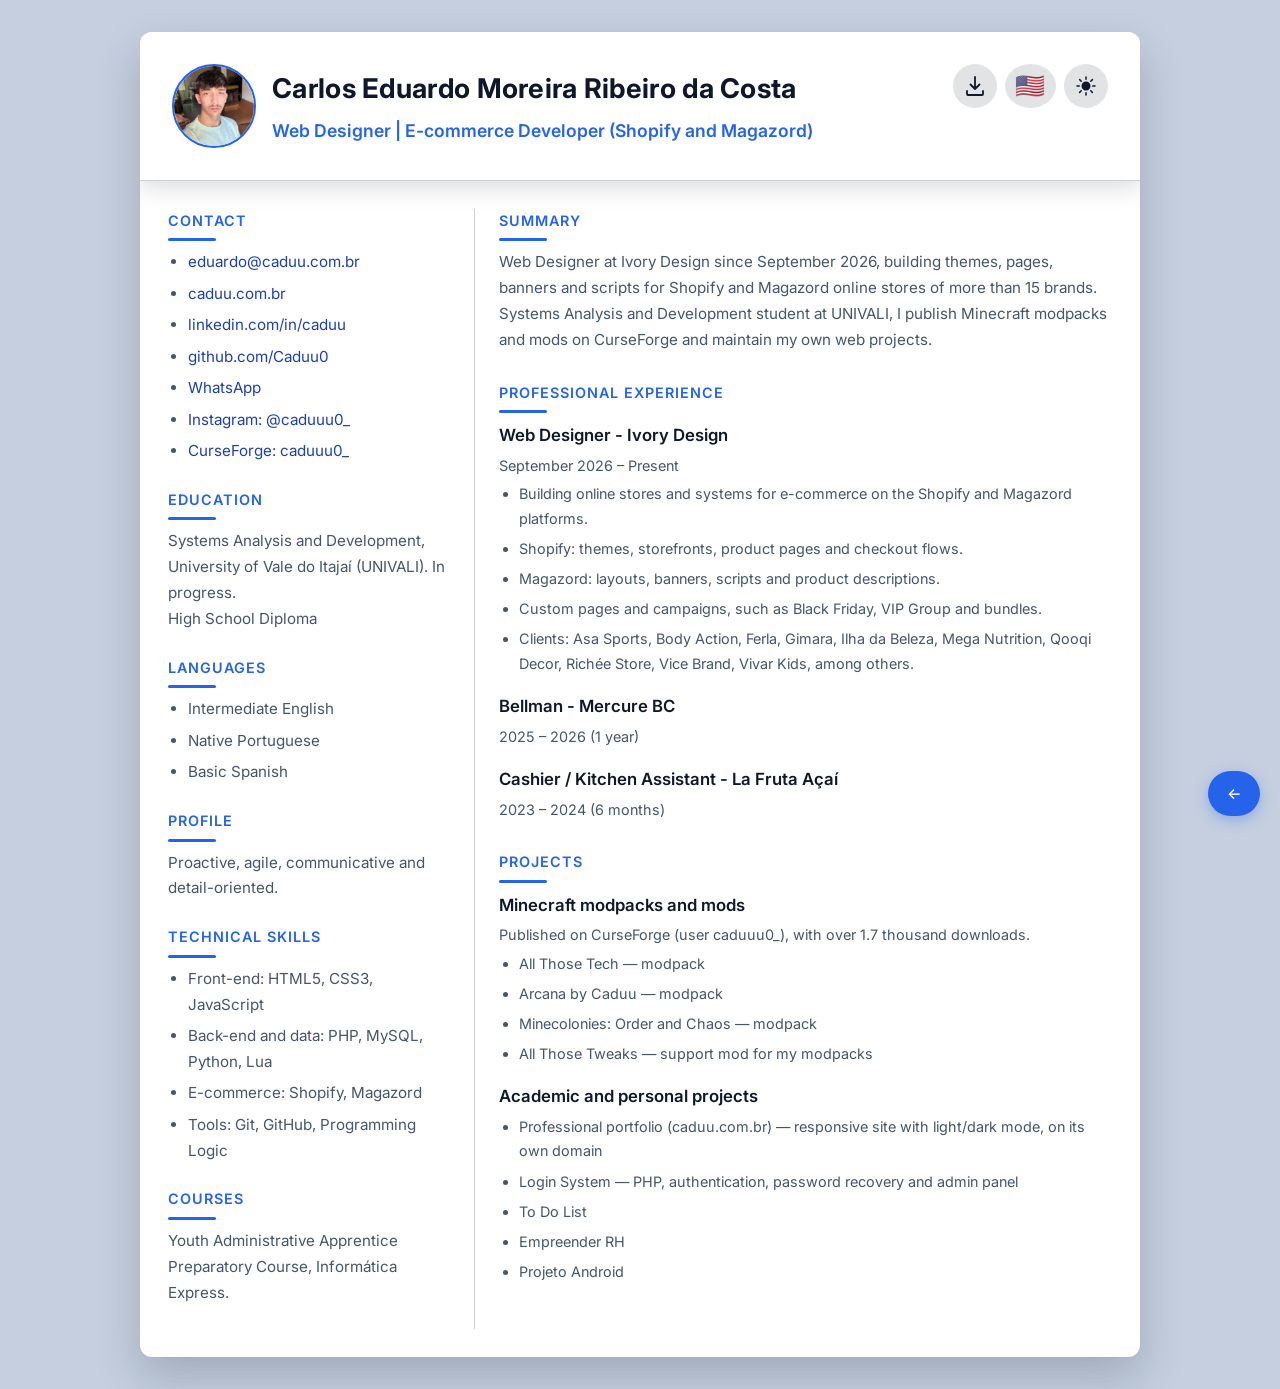
==== commit 2db546fa: "Atualiza clientes, currículo e textos do portfólio - Clientes: remove Bine Baby; adiciona Hernan, La" ====
--- a/resume/index.html
+++ b/resume/index.html
@@ -50,15 +50,15 @@
         <img class="profile-photo" src="../img/fotocurriculo.webp" alt="Foto de Carlos Eduardo" data-i18n-alt="home.profileAlt" width="84" height="84" decoding="async" />
         <div>
           <h1 data-i18n="resume.name">Carlos Eduardo Moreira Ribeiro da Costa</h1>
-          <p class="subtitle" data-i18n="resume.subtitle">Web Designer · Cursando Análise e Desenvolvimento de Sistemas</p>
+          <p class="subtitle" data-i18n="resume.subtitle">Web Designer | Desenvolvedor de e-commerce (Shopify e Magazord)</p>
         </div>
       </div>
       <div class="profile-controls no-print">
-        <button id="print-btn" class="print-btn" type="button" title="Imprimir ou salvar em PDF" aria-label="Imprimir ou salvar em PDF" data-i18n-title="resume.print" data-i18n-aria="resume.print">
+        <a id="download-btn" class="print-btn" href="curriculo.pdf" download="Curriculo-Carlos-Eduardo.pdf" title="Baixar currículo (PDF)" aria-label="Baixar currículo (PDF)" data-i18n-title="resume.print" data-i18n-aria="resume.print">
           <svg xmlns="http://www.w3.org/2000/svg" viewBox="0 0 24 24" fill="none" stroke="currentColor" stroke-width="1.8" stroke-linecap="round" stroke-linejoin="round" class="icon" aria-hidden="true">
-            <path d="M6 9V3h12v6M6 18H4a1 1 0 01-1-1v-6a2 2 0 012-2h14a2 2 0 012 2v6a1 1 0 01-1 1h-2M6 14h12v7H6z"/>
+            <path d="M12 3v12m0 0l-4.5-4.5M12 15l4.5-4.5M4 17v3a1 1 0 001 1h14a1 1 0 001-1v-3"/>
           </svg>
-        </button>
+        </a>
         <button id="lang-toggle" class="lang-toggle" type="button" title="Mudar idioma" aria-label="Mudar idioma">
           <span class="flag-text" aria-hidden="true">🇧🇷</span>
         </button>
@@ -75,8 +75,20 @@
     <div class="grid">
       <aside class="side-panel">
         <section>
+          <h2 data-i18n="resume.contact.title">CONTATO</h2>
+          <ul>
+            <li><a href="mailto:eduardo@caduu.com.br">eduardo@caduu.com.br</a></li>
+            <li><a href="https://caduu.com.br/" target="_blank" rel="noopener noreferrer">caduu.com.br</a></li>
+            <li><a href="https://www.linkedin.com/in/caduu" target="_blank" rel="noopener noreferrer">linkedin.com/in/caduu</a></li>
+            <li><a href="https://github.com/Caduu0" target="_blank" rel="noopener noreferrer">github.com/Caduu0</a></li>
+            <li><a href="https://wa.me/5547991239550" target="_blank" rel="noopener noreferrer">WhatsApp</a></li>
+            <li><a href="https://www.instagram.com/caduuu0_" target="_blank" rel="noopener noreferrer">Instagram: @caduuu0_</a></li>
+            <li><a href="https://www.curseforge.com/members/caduuu0_/projects" target="_blank" rel="noopener noreferrer">CurseForge: caduuu0_</a></li>
+          </ul>
+        </section>
+        <section>
           <h2 data-i18n="resume.education.title">FORMAÇÃO</h2>
-          <p data-i18n="resume.education.text1">Atualmente cursando Análise e Desenvolvimento de Sistemas na Universidade do Vale do Itajaí (UNIVALI).</p>
+          <p data-i18n="resume.education.text1">Análise e Desenvolvimento de Sistemas, Universidade do Vale do Itajaí (UNIVALI). Cursando.</p>
           <p data-i18n="resume.education.text2">Ensino Médio Completo</p>
         </section>
         <section>
@@ -88,37 +100,71 @@
           </ul>
         </section>
         <section>
-          <h2 data-i18n="resume.skills.title">HABILIDADES E COMPETÊNCIAS</h2>
-          <p data-i18n="resume.skills.text">Proativo, ágil, comunicativo e atento aos detalhes. Aprendizagem rápida, com forte senso de ética, responsabilidade e trabalho em equipe.</p>
+          <h2 data-i18n="resume.skills.title">PERFIL</h2>
+          <p data-i18n="resume.skills.text">Proativo, ágil, comunicativo e detalhista.</p>
         </section>
         <section>
-          <h2 data-i18n="resume.technical.title">HABILIDADES TÉCNICAS</h2>
-          <p data-i18n="resume.technical.text">HTML5, CSS, JavaScript, PHP, MySQL, Lua, Python, Git, GitHub, Lógica de Programação, Microsoft Access e e-commerce (Magazord e Shopify).</p>
+          <h2 data-i18n="resume.technical.title">COMPETÊNCIAS TÉCNICAS</h2>
+          <ul>
+            <li data-i18n="resume.technical.front">Front-end: HTML5, CSS3, JavaScript</li>
+            <li data-i18n="resume.technical.back">Back-end e dados: PHP, MySQL, Python, Lua</li>
+            <li data-i18n="resume.technical.ecom">E-commerce: Shopify, Magazord</li>
+            <li data-i18n="resume.technical.tools">Ferramentas: Git, GitHub, Lógica de Programação</li>
+          </ul>
         </section>
         <section>
-          <h2 data-i18n="resume.courses.title">CURSOS E CERTIFICAÇÕES</h2>
-          <p data-i18n="resume.courses.text">Curso Preparatório para Jovem Aprendiz Administrativo, Informática Express: Excel, Administração, Práticas de Secretariado, Recursos Humanos (Departamento Pessoal), Contabilidade e Inglês Básico.</p>
+          <h2 data-i18n="resume.courses.title">CURSOS</h2>
+          <p data-i18n="resume.courses.text">Curso Preparatório para Jovem Aprendiz Administrativo, Informática Express.</p>
         </section>
       </aside>
       <main class="content-panel" id="resume-main">
         <section>
-          <h2 data-i18n="resume.about.title">SOBRE MIM</h2>
-          <p data-i18n="resume.about.text">Tenho interesse na área de tecnologia e desenvolvimento de sistemas, com grande facilidade para aprender novas ferramentas e resolver problemas. Busco uma oportunidade para desenvolver minhas habilidades, adquirir experiência profissional e contribuir com soluções eficientes para a equipe.</p>
+          <h2 data-i18n="resume.about.title">RESUMO</h2>
+          <p data-i18n="resume.about.text">Web Designer na Ivory Design desde setembro de 2026, desenvolvo temas, páginas, banners e scripts para lojas virtuais em Shopify e Magazord de mais de 15 marcas. Estudante de Análise e Desenvolvimento de Sistemas na UNIVALI, publico modpacks e mods de Minecraft no CurseForge e mantenho projetos próprios em web.</p>
         </section>
         <section>
           <h2 data-i18n="resume.experience.title">EXPERIÊNCIA PROFISSIONAL</h2>
           <article class="experience-item">
             <h3 data-i18n="resume.experience.job3.title">Web Designer - Ivory Design</h3>
             <p class="time" data-i18n="resume.experience.job3.time">Setembro de 2026 – Atual</p>
-            <p class="job-desc" data-i18n="resume.experience.job3.desc">Desenvolvimento de lojas virtuais e sistemas para e-commerces.</p>
+            <ul class="job-desc">
+              <li data-i18n="resume.experience.job3.b1">Desenvolvimento de lojas e sistemas para e-commerces nas plataformas Shopify e Magazord.</li>
+              <li data-i18n="resume.experience.job3.b2">Shopify: temas, vitrines, páginas de produto e fluxos de compra.</li>
+              <li data-i18n="resume.experience.job3.b3">Magazord: layouts, banners, scripts e descrições de produtos.</li>
+              <li data-i18n="resume.experience.job3.b4">Páginas e campanhas personalizadas, como Black Friday, Grupo VIP e combos.</li>
+              <li data-i18n="resume.experience.job3.b5">Clientes: Asa Sports, Body Action, Ferla, Gimara, Ilha da Beleza, Mega Nutrition, Qooqi Decor, Richée Store, Vice Brand, Vivar Kids, entre outros.</li>
+            </ul>
           </article>
           <article class="experience-item">
-            <h3 data-i18n="resume.experience.job2.title">Mensageiro (Bellman) - Mercure Camboriú</h3>
+            <h3 data-i18n="resume.experience.job2.title">Mensageiro - Mercure BC</h3>
             <p class="time" data-i18n="resume.experience.job2.time">2025 – 2026 (1 ano)</p>
           </article>
           <article class="experience-item">
-            <h3 data-i18n="resume.experience.job1.title">Atendente de Caixa / Auxiliar de Cozinha - La Fruta Açaí</h3>
+            <h3 data-i18n="resume.experience.job1.title">Caixa / Auxiliar de Cozinha - La Fruta Açaí</h3>
             <p class="time" data-i18n="resume.experience.job1.time">2023 – 2024 (6 meses)</p>
+          </article>
+        </section>
+        <section>
+          <h2 data-i18n="resume.projects.title">PROJETOS</h2>
+          <article class="experience-item">
+            <h3 data-i18n="resume.projects.mc.title">Modpacks e mods de Minecraft</h3>
+            <p class="time" data-i18n="resume.projects.mc.desc">Publicados no CurseForge (usuário caduuu0_), com mais de 1.7 mil downloads.</p>
+            <ul class="job-desc">
+              <li>All Those Tech — modpack</li>
+              <li>Arcana by Caduu — modpack</li>
+              <li>Minecolonies: Order and Chaos — modpack</li>
+              <li data-i18n="resume.projects.mc.p4">All Those Tweaks — mod de suporte aos meus modpacks</li>
+            </ul>
+          </article>
+          <article class="experience-item">
+            <h3 data-i18n="resume.projects.other.title">Projetos acadêmicos e pessoais</h3>
+            <ul class="job-desc">
+              <li data-i18n="resume.projects.other.p1">Portfólio profissional (caduu.com.br) — site responsivo com modo claro/escuro, em domínio próprio</li>
+              <li data-i18n="resume.projects.other.p2">Sistema de Login — PHP, autenticação, recuperação de senha e painel administrativo</li>
+              <li>To Do List</li>
+              <li>Empreender RH</li>
+              <li>Projeto Android</li>
+            </ul>
           </article>
         </section>
       </main>
--- a/style.css
+++ b/style.css
@@ -202,8 +202,9 @@
 nav ul {
     list-style: none;
     display: flex;
+    flex-wrap: wrap;
     justify-content: center;
-    gap: 2rem;
+    gap: 0.9rem 1.1rem;
     margin-top: 2rem;
     position: relative;
     z-index: 1;
@@ -1261,22 +1262,41 @@
     }
 
     #projetos .projects-grid {
+        display: grid;
+        grid-template-columns: repeat(2, minmax(0, 1fr));
+        gap: 0.9rem;
+        padding: 1rem;
+    }
+
+    .projects-grid > li {
+        min-width: 0;
+    }
+
+    .project-tile {
+        width: 100%;
+        max-width: none;
         flex-direction: column;
-        align-items: flex-start;
-    }
-
-    .project-tile {
-        max-width: 100%;
-        flex-direction: row;
-        align-items: center;
-        gap: 1rem;
+        justify-content: flex-start;
+        align-items: stretch;
+        gap: 0.55rem;
         text-align: left;
+    }
+
+    .project-tile__thumb-wrap {
+        width: 100%;
+        aspect-ratio: 1200 / 655;
     }
 
     .projeto-img {
         width: 100%;
-        max-width: 180px;
-        height: auto;
+        max-width: none;
+        height: 100%;
+    }
+
+    .project-tile__name {
+        font-size: 0.9rem;
+        padding: 0 0.15rem 0.2rem;
+        overflow-wrap: anywhere;
     }
 
     .theme-toggle {
@@ -1823,14 +1843,6 @@
 .cb--asa-sports .cb__b { top: 0; bottom: 0; right: 22cqw; width: 5cqw; background: rgba(236, 102, 8, 0.4); transform: skewX(-16deg); }
 .cb--asa-sports .cb__c { top: 0; bottom: 0; right: 30cqw; width: 1.4cqw; background: #1f1f1f; transform: skewX(-16deg); }
 
-/* Bine Baby: creme, caramelo e azul-marinho */
-.cb--bine-baby { background: #f7eee4; color: #122d47; font-family: 'Fredoka', 'Inter', sans-serif; }
-.cb--bine-baby .cb__name { font-weight: 600; font-size: 14cqw; }
-.cb--bine-baby .cb__tag { color: #7a4f39; font-weight: 600; }
-.cb--bine-baby .cb__a { right: -12cqw; top: -14cqw; width: 52cqw; height: 52cqw; border-radius: 50%; background: #b07454; }
-.cb--bine-baby .cb__b { right: 18cqw; bottom: -10cqw; width: 28cqw; height: 28cqw; border-radius: 50%; background: #e8cdb6; }
-.cb--bine-baby .cb__c { right: 6cqw; bottom: 8cqw; width: 14cqw; height: 14cqw; background: radial-gradient(circle, #122d47 0 0.7cqw, transparent 0.8cqw) 0 0 / 3.5cqw 3.5cqw; opacity: 0.55; }
-
 /* Body Action: preto e amarelo com listras de velocidade */
 .cb--body-action { background: #121212; color: #fff; font-family: 'Poppins', 'Inter', sans-serif; }
 .cb--body-action .cb__name { font-weight: 800; font-style: italic; text-transform: uppercase; font-size: 11cqw; letter-spacing: -0.01em; }
@@ -1905,7 +1917,7 @@
 
 /* Mega Nutrition: grafite e café */
 .cb--mega-nutrition { background: #14161a; color: #fff; font-family: 'Archivo', 'Inter', sans-serif; }
-.cb--mega-nutrition .cb__name { font-weight: 800; text-transform: uppercase; font-size: 10.4cqw; letter-spacing: -0.015em; max-width: 56%; }
+.cb--mega-nutrition .cb__name { font-weight: 800; text-transform: uppercase; font-size: 9cqw; letter-spacing: -0.015em; max-width: 62%; }
 .cb--mega-nutrition .cb__tag { color: #d9b48a; font-weight: 600; max-width: 52%; }
 .cb--mega-nutrition .cb__a { right: 7cqw; top: 14cqw; bottom: 14cqw; width: 22cqw; border-radius: 2cqw; background: linear-gradient(90deg, #6e4222, #b9814b 45%, #8a5a33); box-shadow: 0 0 0 0.8cqw #14161a, 0 0 0 1.4cqw rgba(217, 180, 138, 0.4); }
 .cb--mega-nutrition .cb__b { right: 7cqw; top: 14cqw; width: 22cqw; height: 5cqw; border-radius: 2cqw 2cqw 0 0; background: #2a2d33; }
@@ -1958,3 +1970,17 @@
 .client-modal__actions a.project-modal__btn--primary:visited { color: #ffffff; }
 .client-modal__actions a.project-modal__btn--ghost,
 .client-modal__actions a.project-modal__btn--ghost:visited { color: var(--link-color); }
+
+/* alvos de toque (mínimo 24px de altura) */
+.platform-card__link,
+#contato p a,
+footer a {
+    display: inline-block;
+    padding: 0.45rem 0;
+}
+
+@media (max-width: 480px) {
+    .client-grid { grid-template-columns: repeat(3, minmax(0, 1fr)); gap: 1.25rem 0.5rem; }
+    .client-logo__img { width: 68px; height: 68px; }
+    .client-logo__name { font-size: 0.74rem; }
+}
